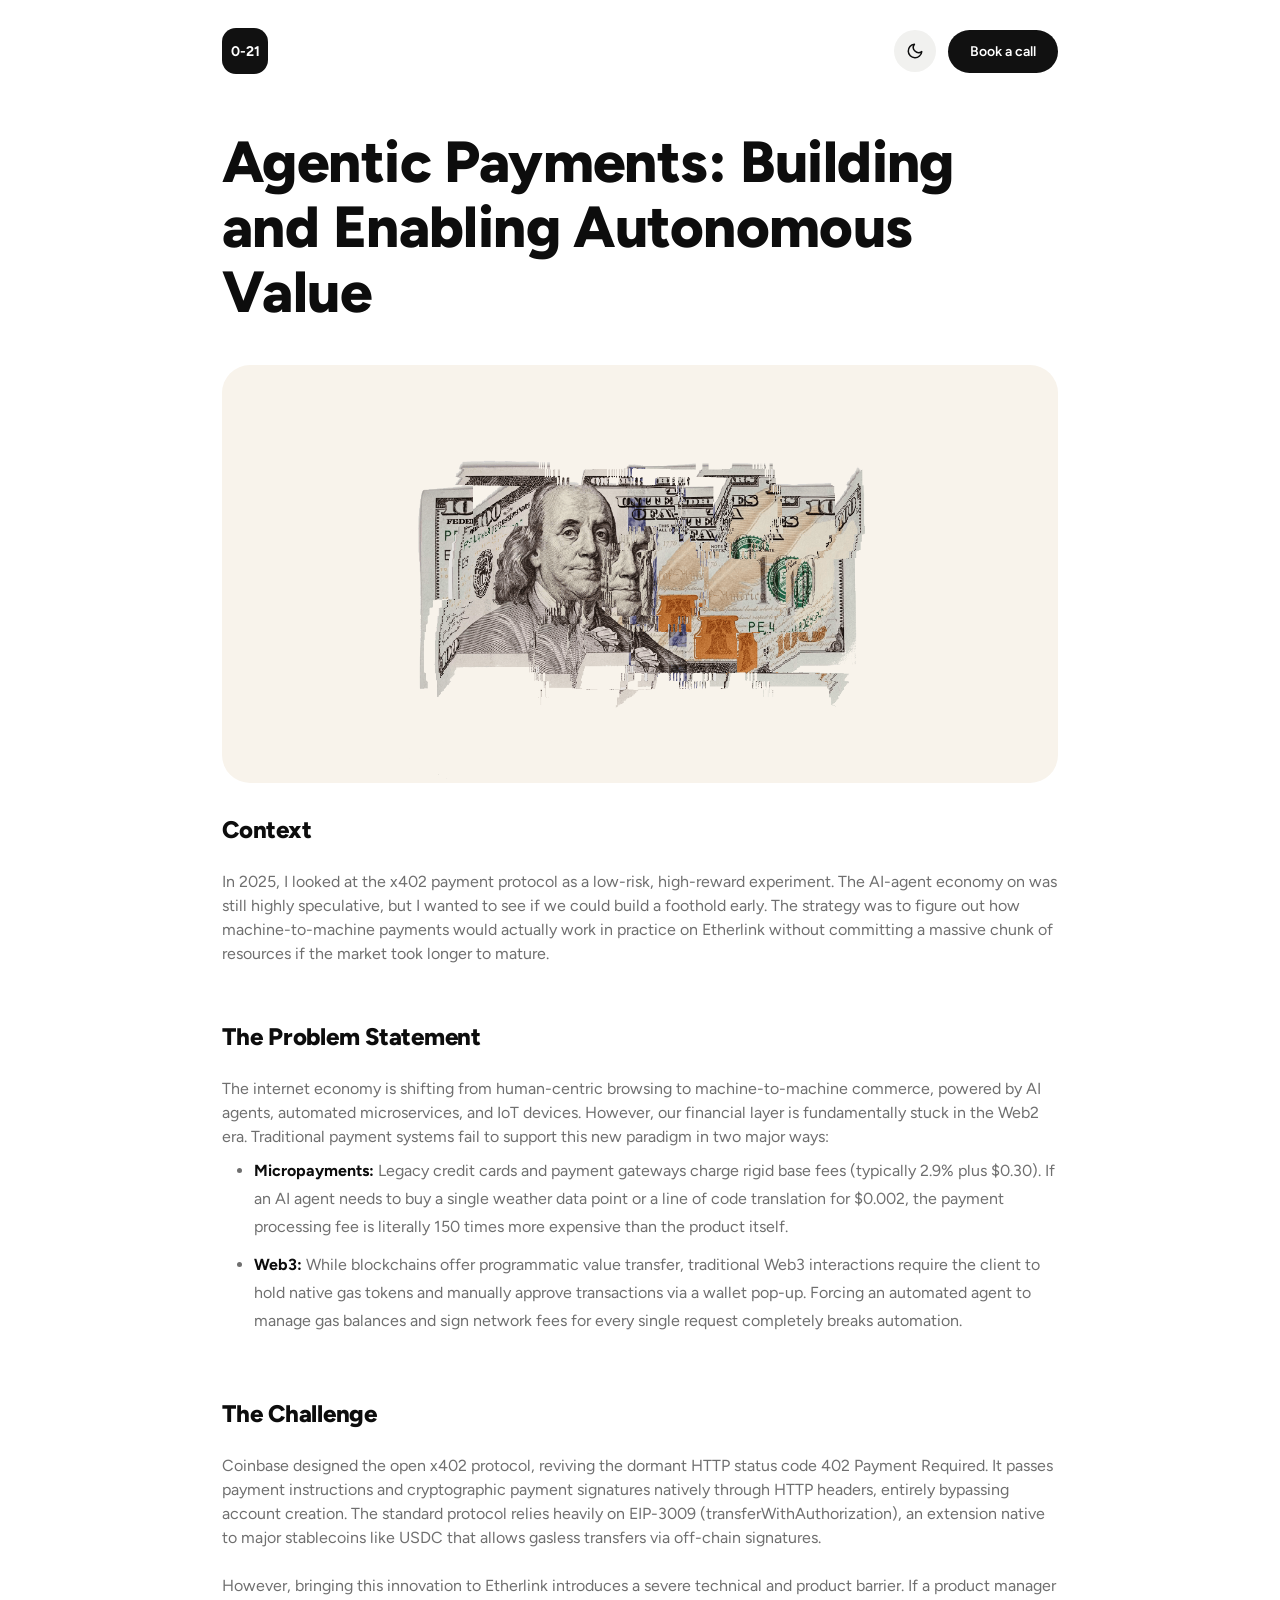
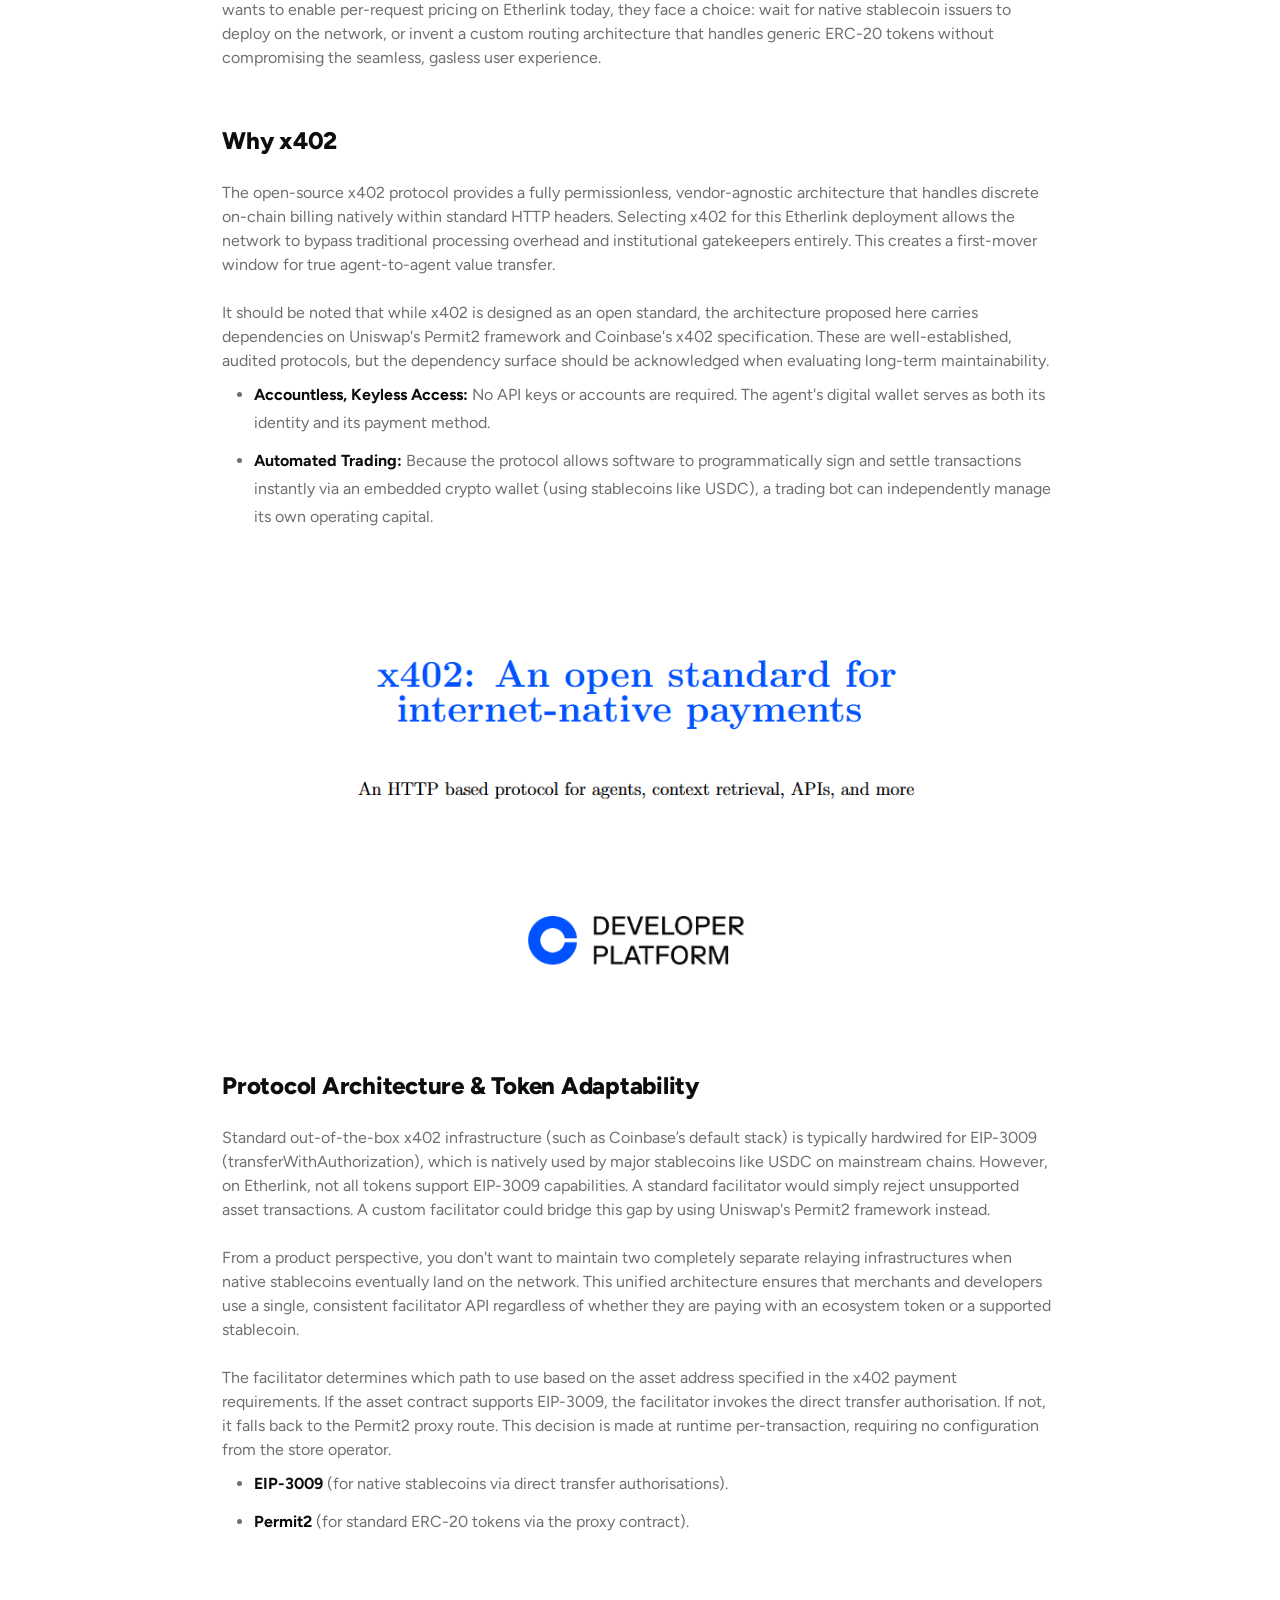
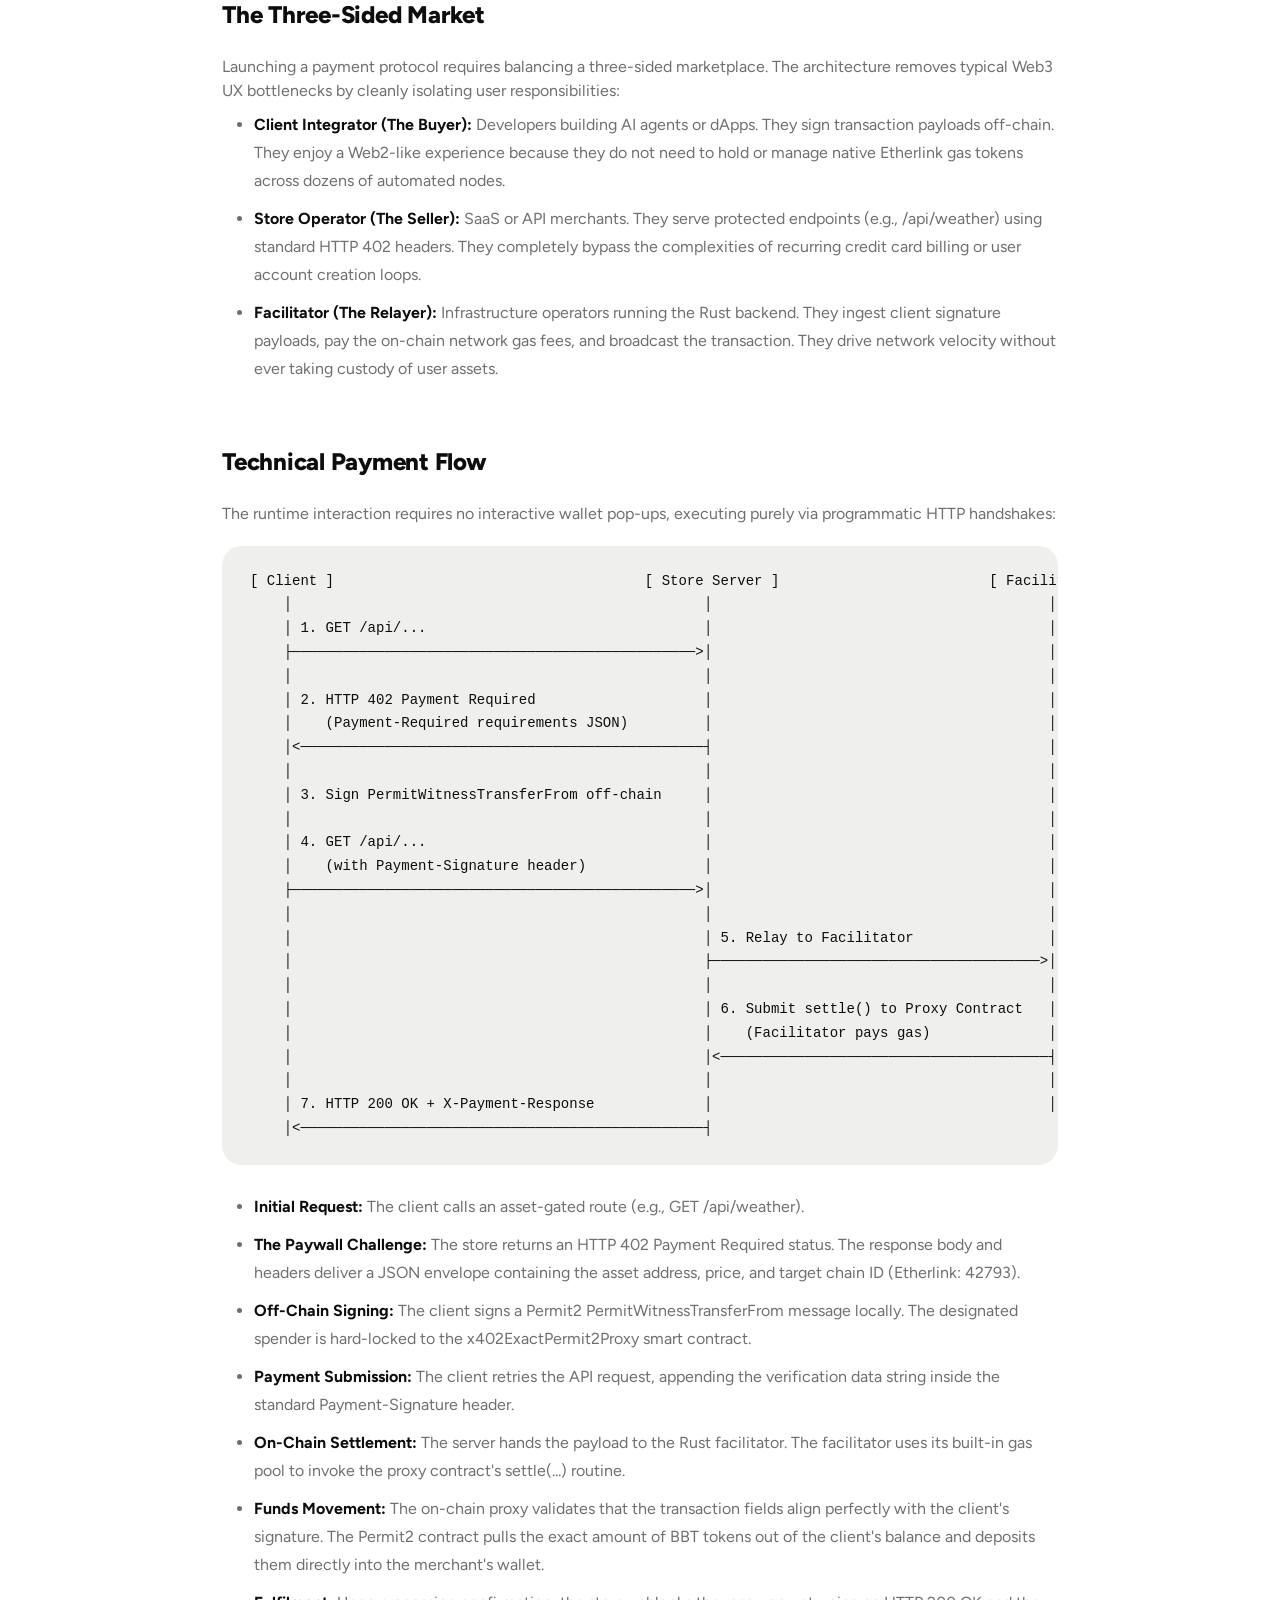
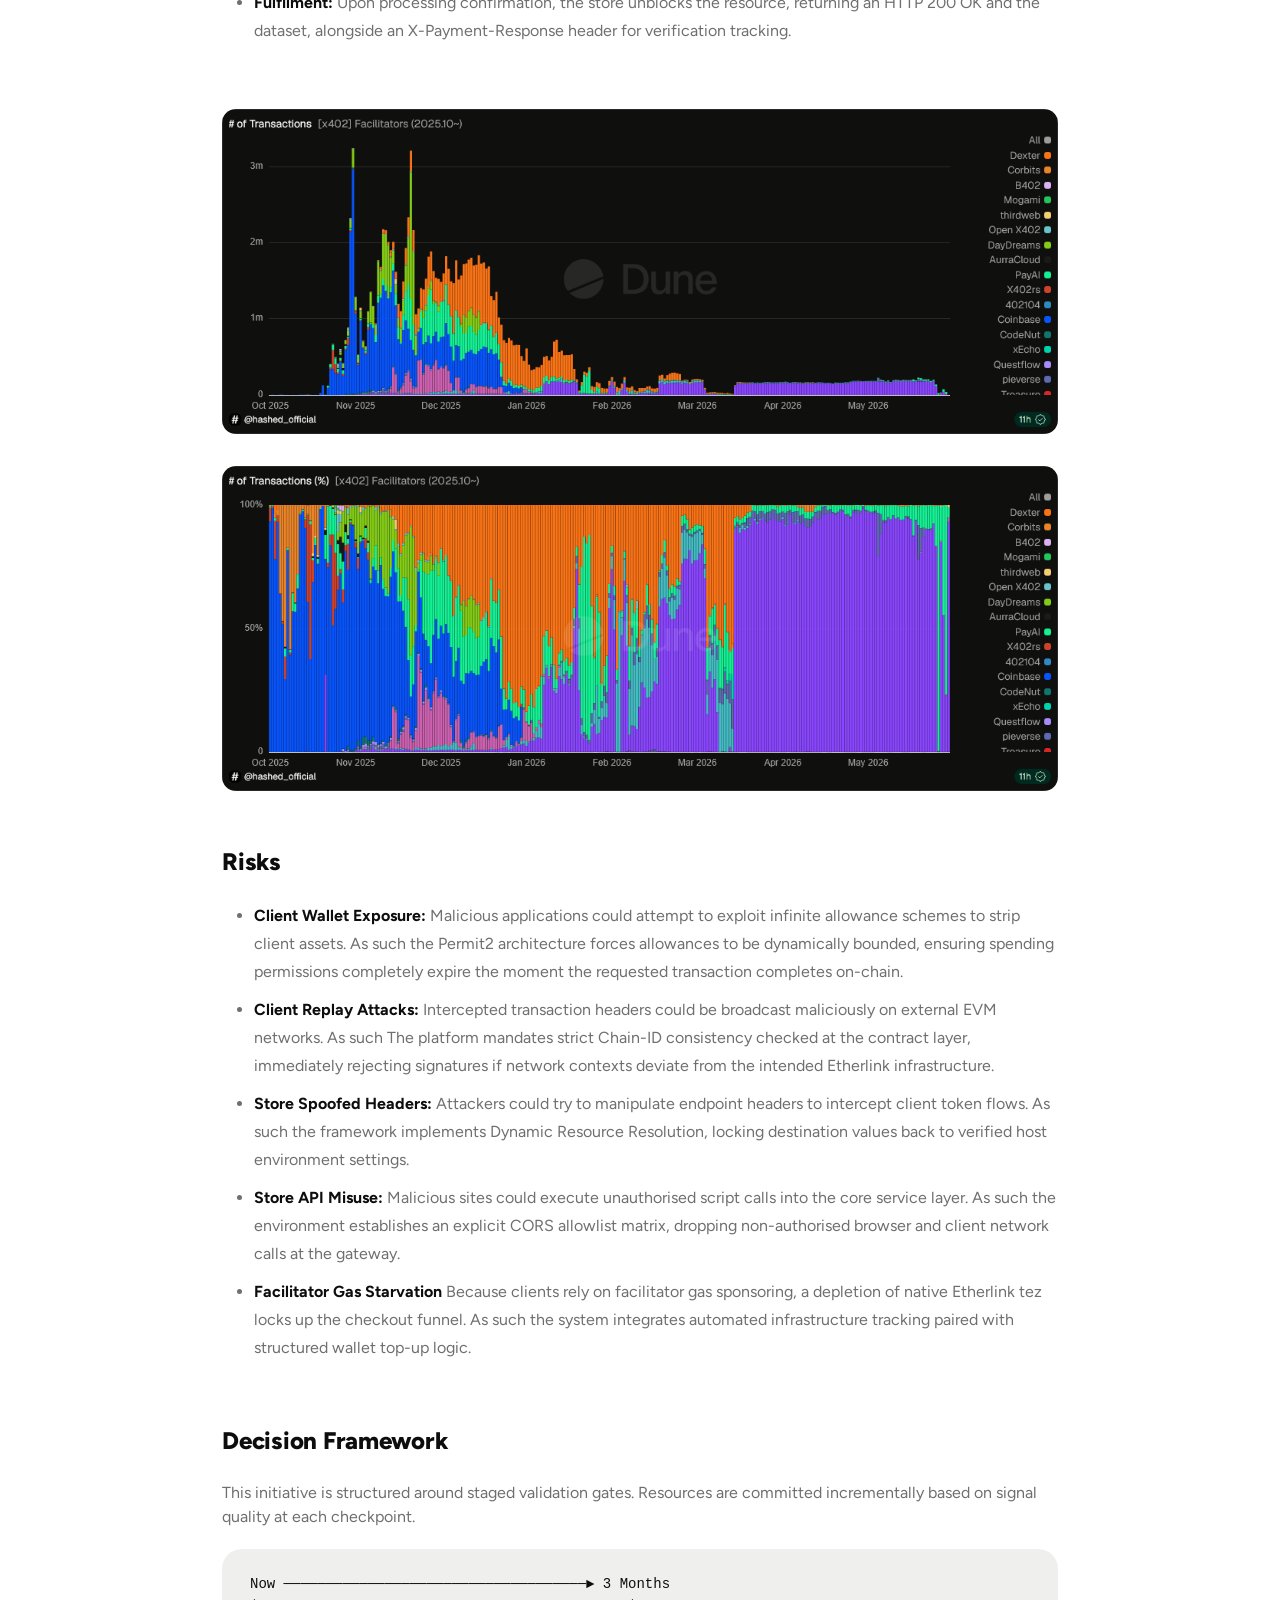
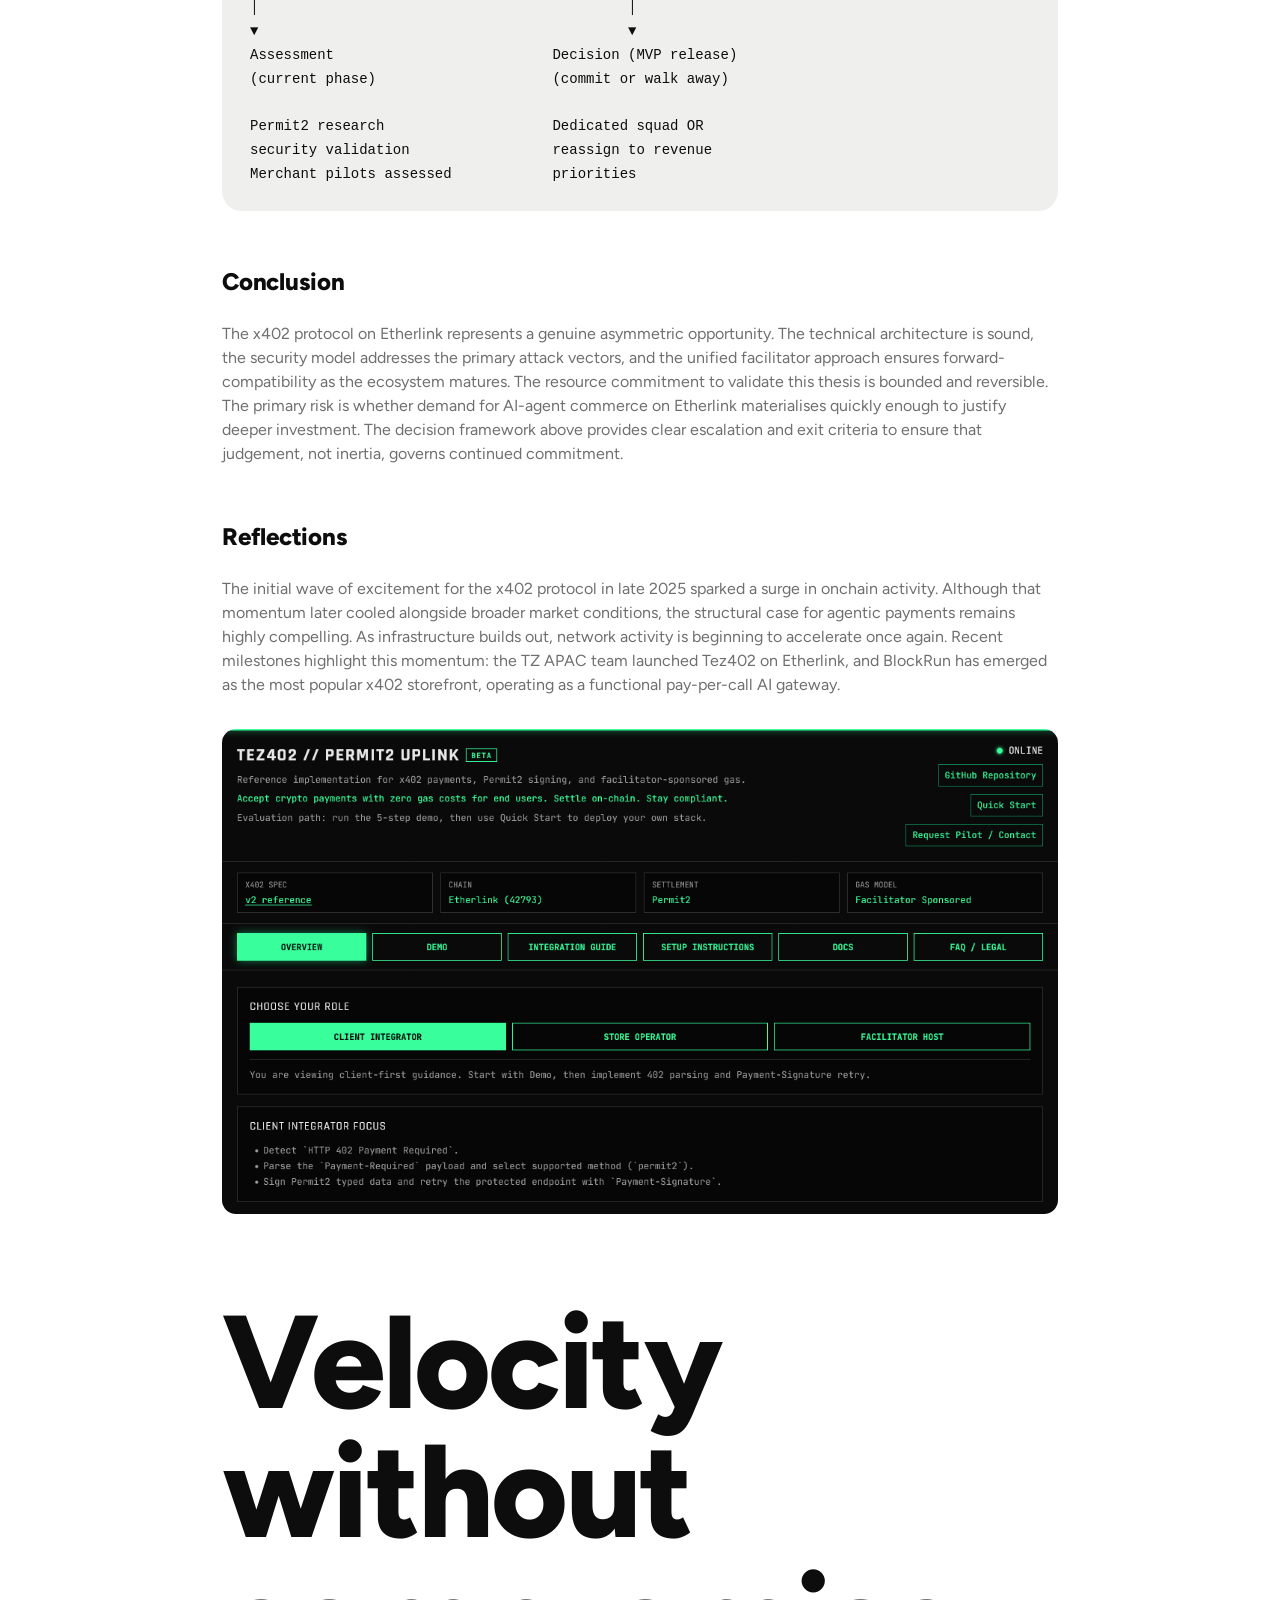
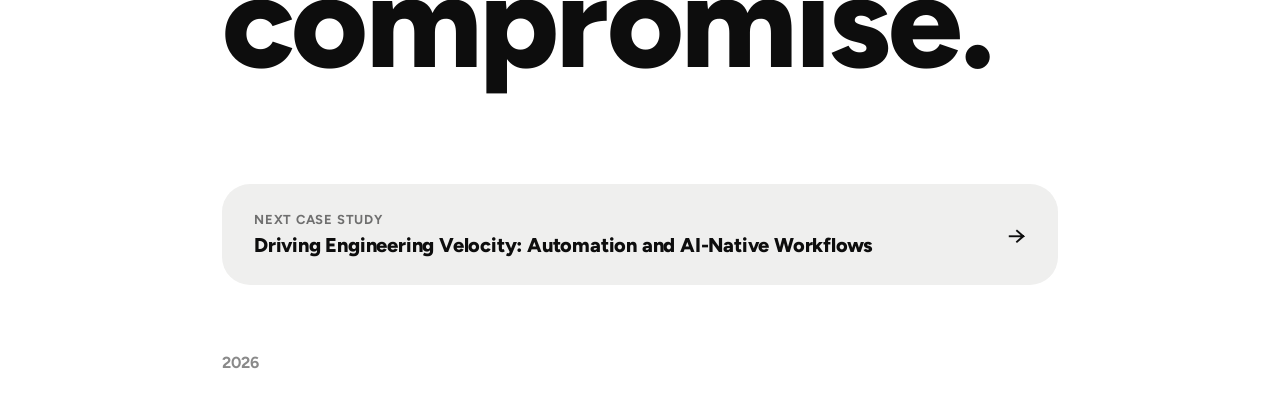
==== agentic.html @ e5e0ea1a "Optimisation" ====
<!DOCTYPE html>
<html lang="en">
<head>
<script>
  // Apply the saved theme immediately, before the page renders, so it
  // carries over between pages and there's no flash of the wrong theme.
  (function () {
    var stored = localStorage.getItem('theme');
    var theme = stored || (window.matchMedia('(prefers-color-scheme: dark)').matches ? 'dark' : 'light');
    document.documentElement.setAttribute('data-theme', theme);
  })();
</script>
<meta charset="UTF-8" />
<meta name="viewport" content="width=device-width, initial-scale=1.0" />
<title>Agentic Payments with x402 — Case Study | The Crypto PM</title>
<meta name="description" content="How the x402 protocol enables autonomous, agent-to-agent payments — a look at the three-sided market, protocol architecture, and the risk/decision framework behind it." />
<meta property="og:type" content="article" />
<meta property="og:url" content="https://f4-4.github.io/0-21/agentic.html" />
<meta property="og:title" content="Agentic Payments with x402 — Case Study" />
<meta property="og:description" content="How the x402 protocol enables autonomous, agent-to-agent payments — a look at the three-sided market, protocol architecture, and the risk/decision framework behind it." />
<meta property="og:image" content="https://f4-4.github.io/0-21/images/x402.png" />
<meta name="twitter:card" content="summary_large_image" />
<meta name="twitter:title" content="Agentic Payments with x402 — Case Study" />
<meta name="twitter:description" content="How the x402 protocol enables autonomous, agent-to-agent payments — a look at the three-sided market, protocol architecture, and the risk/decision framework behind it." />
<meta name="twitter:image" content="https://f4-4.github.io/0-21/images/x402.png" />
<link rel="icon" type="image/png" href="./images/favicon.png">
<link rel="preconnect" href="https://fonts.googleapis.com">
<link rel="preconnect" href="https://fonts.gstatic.com" crossorigin>
<link href="https://fonts.googleapis.com/css2?family=Figtree:wght@400;500;600;700;800;900&display=swap" rel="stylesheet">
<link rel="stylesheet" href="./css/styles.css">
<link rel="stylesheet" href="./css/case-study.css">
<style>
  /* Extra theme tokens used only on this page, on top of the
     shared ones in css/styles.css */
  [data-theme="dark"] .article-image{ background: #f8f3eb; }
  .article-image{ background: #f8f3eb; }</style>
</head>
<body>

<div class="container">

  <header>
    <a class="badge" href="./index.html" style="text-decoration:none;">0-21</a>
    <div class="header-right">
      <button class="theme-toggle" id="themeToggle" aria-label="Toggle theme">
        <svg class="icon-moon" viewBox="0 0 24 24" fill="none" stroke="currentColor" stroke-width="2" stroke-linecap="round" stroke-linejoin="round">
          <path d="M21 12.79A9 9 0 1 1 11.21 3 7 7 0 0 0 21 12.79z"></path>
        </svg>
        <svg class="icon-sun" viewBox="0 0 24 24" fill="none" stroke="currentColor" stroke-width="2" stroke-linecap="round" stroke-linejoin="round">
          <circle cx="12" cy="12" r="4"></circle>
          <line x1="12" y1="2" x2="12" y2="4"></line>
          <line x1="12" y1="20" x2="12" y2="22"></line>
          <line x1="4.93" y1="4.93" x2="6.34" y2="6.34"></line>
          <line x1="17.66" y1="17.66" x2="19.07" y2="19.07"></line>
          <line x1="2" y1="12" x2="4" y2="12"></line>
          <line x1="20" y1="12" x2="22" y2="12"></line>
          <line x1="4.93" y1="19.07" x2="6.34" y2="17.66"></line>
          <line x1="17.66" y1="6.34" x2="19.07" y2="4.93"></line>
        </svg>
      </button>
      <a class="book-call" href="https://calendly.com/franklyn021/30min" target="_blank" rel="noopener noreferrer">Book a call</a>
    </div>
  </header>

  <main>
  <section class="hero">
    <h1>Agentic Payments: Building and Enabling Autonomous Value </h1>
    <div class="article-image">
      <img src="./images/x402.png" alt="x402" />
    </div>
  </section>
  

  <section class="article-body">

    <h2>Context</h2>
    <p>In 2025, I looked at the x402 payment protocol as a low-risk, high-reward experiment. The AI-agent economy on was still highly speculative, but I wanted to see if we could build a foothold early. The strategy was to figure out how machine-to-machine payments would actually work in practice on Etherlink without committing a massive chunk of resources if the market took longer to mature.</p>

    <h2>The Problem Statement</h2>
    <p>The internet economy is shifting from human-centric browsing to machine-to-machine commerce, powered by AI agents, automated microservices, and IoT devices. However, our financial layer is fundamentally stuck in the Web2 era. Traditional payment systems fail to support this new paradigm in two major ways:</p>
    <ul>
      <li><b>Micropayments:</b> Legacy credit cards and payment gateways charge rigid base fees (typically 2.9% plus $0.30). If an AI agent needs to buy a single weather data point or a line of code translation for $0.002, the payment processing fee is literally 150 times more expensive than the product itself.</li>
      <li><b>Web3:</b> While blockchains offer programmatic value transfer, traditional Web3 interactions require the client to hold native gas tokens and manually approve transactions via a wallet pop-up. Forcing an automated agent to manage gas balances and sign network fees for every single request completely breaks automation.</li>
    </ul>

    <h2>The Challenge</h2>
    <p>Coinbase designed the open x402 protocol, reviving the dormant HTTP status code 402 Payment Required. It passes payment instructions and cryptographic payment signatures natively through HTTP headers, entirely bypassing account creation.  The standard protocol relies heavily on EIP-3009 (transferWithAuthorization), an extension native to major stablecoins like USDC that allows gasless transfers via off-chain signatures.<br><br> However, bringing this innovation to Etherlink introduces a severe technical and product barrier. If a product manager wants to enable per-request pricing on Etherlink today, they face a choice: wait for native stablecoin issuers to deploy on the network, or invent a custom routing architecture that handles generic ERC-20 tokens without compromising the seamless, gasless user experience.</p>

    <h2>Why x402</h2>
    <p>The open-source x402 protocol provides a fully permissionless, vendor-agnostic architecture that handles discrete on-chain billing natively within standard HTTP headers. Selecting x402 for this Etherlink deployment allows the network to bypass traditional processing overhead and institutional gatekeepers entirely. This creates a first-mover window for true agent-to-agent value transfer.<br><br> It should be noted that while x402 is designed as an open standard, the architecture proposed here carries dependencies on Uniswap's Permit2 framework and Coinbase's x402 specification. These are well-established, audited protocols, but the dependency surface should be acknowledged when evaluating long-term maintainability.</p>
    <ul>
      <li><b>Accountless, Keyless Access:</b> No API keys or accounts are required. The agent's digital wallet serves as both its identity and its payment method.</li>
      <li><b>Automated Trading:</b> Because the protocol allows software to programmatically sign and settle transactions instantly via an embedded crypto wallet (using stablecoins like USDC), a trading bot can independently manage its own operating capital.</li>
    </ul>

    <img src="./images/x402-whitepaper.png" alt="x402 whitepaper" loading="lazy">
   
    <h2>Protocol Architecture & Token Adaptability</h2>
    <p>Standard out-of-the-box x402 infrastructure (such as Coinbase’s default stack) is typically hardwired for EIP-3009 (transferWithAuthorization), which is natively used by major stablecoins like USDC on mainstream chains. However, on Etherlink, not all tokens support EIP-3009 capabilities. A standard facilitator would simply reject unsupported asset transactions. A custom facilitator could bridge this gap by using Uniswap's Permit2 framework instead.<br><br> From a product perspective, you don't want to maintain two completely separate relaying infrastructures when native stablecoins eventually land on the network. This unified architecture ensures that merchants and developers use a single, consistent facilitator API regardless of whether they are paying with an ecosystem token or a supported stablecoin.<br><br> The facilitator determines which path to use based on the asset address specified in the x402 payment requirements. If the asset contract supports EIP-3009, the facilitator invokes the direct transfer authorisation. If not, it falls back to the Permit2 proxy route. This decision is made at runtime per-transaction, requiring no configuration from the store operator.</p>
    <ul>
      <li><b>EIP-3009</b> (for native stablecoins via direct transfer authorisations).</li>
      <li><b>Permit2</b> (for standard ERC-20 tokens via the proxy contract).</li>
    </ul>

    <h2>The Three-Sided Market</h2>
    <p>Launching a payment protocol requires balancing a three-sided marketplace. The architecture removes typical Web3 UX bottlenecks by cleanly isolating user responsibilities:</p>
    <ul>
      <li><b>Client Integrator (The Buyer):</b> Developers building AI agents or dApps. They sign transaction payloads off-chain. They enjoy a Web2-like experience because they do not need to hold or manage native Etherlink gas tokens across dozens of automated nodes.</li>
      <li><b>Store Operator (The Seller):</b> SaaS or API merchants. They serve protected endpoints (e.g., /api/weather) using standard HTTP 402 headers. They completely bypass the complexities of recurring credit card billing or user account creation loops.</li>
      <li><b>Facilitator (The Relayer):</b> Infrastructure operators running the Rust backend. They ingest client signature payloads, pay the on-chain network gas fees, and broadcast the transaction. They drive network velocity without ever taking custody of user assets.</li>
    </ul> 

    <h2>Technical Payment Flow</h2>
    <p>The runtime interaction requires no interactive wallet pop-ups, executing purely via programmatic HTTP handshakes:</p>
    <pre class="code-block">
[ Client ]                                     [ Store Server ]                         [ Facilitator ]
    │                                                 │                                        │
    │ 1. GET /api/...                                 │                                        │
    ├────────────────────────────────────────────────>│                                        │
    │                                                 │                                        │
    │ 2. HTTP 402 Payment Required                    │                                        │
    │    (Payment-Required requirements JSON)         │                                        │
    │<────────────────────────────────────────────────┤                                        │
    │                                                 │                                        │
    │ 3. Sign PermitWitnessTransferFrom off-chain     │                                        │
    │                                                 │                                        │
    │ 4. GET /api/...                                 │                                        │
    │    (with Payment-Signature header)              │                                        │
    ├────────────────────────────────────────────────>│                                        │
    │                                                 │                                        │
    │                                                 │ 5. Relay to Facilitator                │
    │                                                 ├───────────────────────────────────────>│
    │                                                 │                                        │
    │                                                 │ 6. Submit settle() to Proxy Contract   │
    │                                                 │    (Facilitator pays gas)              │
    │                                                 │<───────────────────────────────────────┤
    │                                                 │                                        │
    │ 7. HTTP 200 OK + X-Payment-Response             │                                        │
    │<────────────────────────────────────────────────┤</pre>
    <ul>
      <li><b>Initial Request:</b> The client calls an asset-gated route (e.g., GET /api/weather).</li>
      <li><b>The Paywall Challenge:</b> The store returns an HTTP 402 Payment Required status. The response body and headers deliver a JSON envelope containing the asset address, price, and target chain ID (Etherlink: 42793).</li>
      <li><b>Off-Chain Signing:</b> The client signs a Permit2 PermitWitnessTransferFrom message locally. The designated spender is hard-locked to the x402ExactPermit2Proxy smart contract.</li>
      <li><b>Payment Submission:</b> The client retries the API request, appending the verification data string inside the standard Payment-Signature header.</li>
      <li><b>On-Chain Settlement:</b> The server hands the payload to the Rust facilitator. The facilitator uses its built-in gas pool to invoke the proxy contract's settle(...) routine.</li>
      <li><b>Funds Movement:</b> The on-chain proxy validates that the transaction fields align perfectly with the client's signature. The Permit2 contract pulls the exact amount of BBT tokens out of the client's balance and deposits them directly into the merchant's wallet.  </li>
      <li><b>Fulfilment:</b> Upon processing confirmation, the store unblocks the resource, returning an HTTP 200 OK and the dataset, alongside an X-Payment-Response header for verification tracking.</li>
    </ul> 

    <img src="./images/x402dune1.png" alt="x402 dune data" loading="lazy">
    <img src="./images/x402dune.png" alt="x402 dune data" loading="lazy">

    <h2>Risks</h2>
    <ul>
      <li><b>Client Wallet Exposure:</b> Malicious applications could attempt to exploit infinite allowance schemes to strip client assets. As such the Permit2 architecture forces allowances to be dynamically bounded, ensuring spending permissions completely expire the moment the requested transaction completes on-chain.</li>
      <li><b>Client Replay Attacks:</b> Intercepted transaction headers could be broadcast maliciously on external EVM networks. As such The platform mandates strict Chain-ID consistency checked at the contract layer, immediately rejecting signatures if network contexts deviate from the intended Etherlink infrastructure.</li>
      <li><b>Store Spoofed Headers:</b> Attackers could try to manipulate endpoint headers to intercept client token flows. As such the framework implements Dynamic Resource Resolution, locking destination values back to verified host environment settings.</li>
      <li><b>Store API Misuse:</b> Malicious sites could execute unauthorised script calls into the core service layer. As such the environment establishes an explicit CORS allowlist matrix, dropping non-authorised browser and client network calls at the gateway.</li>
      <li><b>Facilitator Gas Starvation</b> Because clients rely on facilitator gas sponsoring, a depletion of native Etherlink tez locks up the checkout funnel. As such the system integrates automated infrastructure tracking paired with structured wallet top-up logic.</li>
    </ul> 
    
    <h2>Decision Framework</h2>
    <p>This initiative is structured around staged validation gates. Resources are committed incrementally based on signal quality at each checkpoint.</p>
     <pre class="code-block">Now ────────────────────────────────────► 3 Months
│                                            │
▼                                            ▼
Assessment                          Decision (MVP release)
(current phase)                     (commit or walk away)
                        
Permit2 research                    Dedicated squad OR
security validation                 reassign to revenue
Merchant pilots assessed            priorities</pre>
 
    <h2>Conclusion</h2>
    <p>The x402 protocol on Etherlink represents a genuine asymmetric opportunity. The technical architecture is sound, the security model addresses the primary attack vectors, and the unified facilitator approach ensures forward-compatibility as the ecosystem matures. The resource commitment to validate this thesis is bounded and reversible. The primary risk is whether demand for AI-agent commerce on Etherlink materialises quickly enough to justify deeper investment. The decision framework above provides clear escalation and exit criteria to ensure that judgement, not inertia, governs continued commitment.</p>
 
    <h2>Reflections</h2>
    <p>The initial wave of excitement for the x402 protocol in late 2025 sparked a surge in onchain activity. Although that momentum later cooled alongside broader market conditions, the structural case for agentic payments remains highly compelling. As infrastructure builds out, network activity is beginning to accelerate once again. Recent milestones highlight this momentum: the TZ APAC team launched Tez402 on Etherlink, and BlockRun has emerged as the most popular x402 storefront, operating as a functional pay-per-call AI gateway.</p>

        <img src="./images/tez402.png" alt="tezx402" loading="lazy">
  </section>

  <section class="closing">
    <h2>Velocity without<br>compromise.</h2>
  </section>

  <a class="next-case" href="./ai.html">
    <div class="next-case-text">
      <div class="next-case-label">Next case study</div>
      <div class="next-case-title">Driving Engineering Velocity: Automation and AI-Native Workflows</div>
    </div>
    <div class="next-case-arrow">&rarr;</div>
  </a>

  </main>

  <footer>
    <span><b>2026</b></span>
  </footer>

</div>

<script src="./js/theme-toggle.js" defer></script>

</body>
</html>
---- css/styles.css ----
/* ============================================================
   SHARED BASE STYLES
   Loaded on every page (index + all case studies). Keeps colors,
   the reset, and the header/theme-toggle/book-call button in
   sync everywhere. Page-specific layout (hero, case-study
   content, etc.) stays in that page's own <style> block, loaded
   after this file so it can extend or override anything here.
   ============================================================ */

:root{
  --bg: #ffffff;
  --text: #0d0d0d;
  --muted: #6f6f6f;
  --muted-2: #8a8a8a;
  --card: #efefee;
  --black-pill: #111111;
  --max-width: 900px;
  --radius-lg: 28px;
  --radius-md: 20px;
  --radius-pill: 999px;
}

[data-theme="dark"]{
  --bg: #000;
  --text: #f3f3f1;
  --muted: #a8a8a8;
  --muted-2: #8c8c8c;
  --card: #1a1a1a;
  --black-pill: #f3f3f1;
}

[data-theme="dark"] .book-call{ color:#0d0d0d; }
[data-theme="dark"] .badge{ color:#0d0d0d; }
[data-theme="dark"] .theme-toggle{ background:#222; }
[data-theme="dark"] .theme-toggle svg{ stroke:#f3f3f1; }

*{ box-sizing: border-box; }
html, body{ margin:0; padding:0; }
body{
  font-family: 'Figtree', sans-serif;
  background: var(--bg);
  color: var(--text);
  -webkit-font-smoothing: antialiased;
  transition: background .25s ease, color .25s ease;
}

.container{
  max-width: var(--max-width);
  margin: 0 auto;
  padding: 0 32px;
}

/* ---------- HEADER (shared bits) ---------- */
.badge{
  background: var(--black-pill);
  color: var(--bg);
  font-weight:700;
  font-size: 14px;
  width: 46px;
  height: 46px;
  border-radius: 14px;
  display:flex;
  align-items:center;
  justify-content:center;
}
.header-right{
  display:flex;
  align-items:center;
  gap: 12px;
}
.theme-toggle{
  width:42px;
  height:42px;
  border-radius:50%;
  border:none;
  background:#f1f1ef;
  display:flex;
  align-items:center;
  justify-content:center;
  cursor:pointer;
  transition: background .2s ease;
}
.theme-toggle svg{ width:18px; height:18px; stroke:#0d0d0d; }
.theme-toggle .icon-sun{ display:none; }
[data-theme="dark"] .theme-toggle .icon-moon{ display:none; }
[data-theme="dark"] .theme-toggle .icon-sun{ display:block; }

.book-call{
  background: var(--black-pill);
  color: var(--bg);
  border:none;
  font-family:inherit;
  font-weight:600;
  font-size: 14px;
  padding: 13px 22px;
  border-radius: var(--radius-pill);
  cursor:pointer;
  white-space:nowrap;
  display:inline-block;
  text-decoration:none;
}

/* ---------- NEXT CASE STUDY (used on case study pages only) ---------- */
.next-case{
  display:flex;
  align-items:center;
  justify-content:space-between;
  gap: 20px;
  padding: 28px 32px;
  margin: 8px 0 40px;
  background: var(--card);
  border-radius: var(--radius-lg);
  text-decoration:none;
  color: var(--text);
  transition: transform .2s ease;
}
.next-case:hover{ transform: translateY(-2px); }
.next-case-text{ min-width: 0; }
.next-case-label{
  font-size: 13px;
  font-weight: 700;
  text-transform: uppercase;
  letter-spacing: 0.06em;
  color: var(--muted);
  margin-bottom: 6px;
}
.next-case-title{
  font-size: 20px;
  font-weight: 800;
  letter-spacing: -0.01em;
}
.next-case-arrow{
  font-size: 26px;
  line-height: 1;
  flex-shrink: 0;
}
@media (max-width: 600px){
  .next-case{ padding: 22px 24px; }
  .next-case-title{ font-size: 17px; }
}
---- css/case-study.css ----
/*
 * Shared layout for the four case study pages (agentic.html, ai.html,
 * superapp.html, tokenisation.html): header, hero, article body, code
 * blocks, closing statement, and footer. Loaded in addition to the
 * site-wide css/styles.css.
 *
 * Each page still keeps its own inline <style> block for anything that
 * isn't shared: page accent colors, the intro/stat layout it uses (see
 * below), and any one-off sections specific to that case study.
 */

[data-theme="dark"] .code-block{ background:#111; }

/* ---------- HEADER ---------- */
header{
  display:flex;
  align-items:center;
  justify-content:space-between;
  padding: 28px 0 0;
  position: sticky;
  top: 0;
  z-index: 1000;
}

/* ---------- HERO ---------- */
.hero{
  padding-top: 56px;
}
.hero h1{
  font-size: clamp(32px, calc(8.667vw - 20px), 58px);
  font-weight: 800;
  line-height: 1.12;
  letter-spacing: -0.01em;
  margin: 0;
  max-width: none;
}
.article-image img{
  position: absolute;
  top: 0;
  left: 50%;
  transform: translateX(-50%);
  height: 100%;
  width: auto;
  display: block;
}
.article-image{
  margin-top: 40px;
  width: 100%;
  aspect-ratio: 2 / 1;
  border-radius: var(--radius-lg);
  display:flex;
  align-items:center;
  justify-content:center;
  overflow:hidden;
  position: relative;
}
@media (max-width: 900px){
  .article-image{ aspect-ratio: 16/9; min-height: 0; }
}

/* ---------- INTRO STATS ("detailed" variant) ----------
   Used by ai.html, superapp.html, and tokenisation.html. agentic.html
   uses a different intro layout (.stat-grid / .stat-card, defined
   inline on that page) and doesn't use these. */
.stat-grid-detailed{
  display:grid;
  grid-template-columns: 1fr;
  gap: 14px;
  margin-bottom: 28px;
}
.stat-card-detailed{
  background: var(--card);
  border-radius: 22px;
  padding: 28px 26px;
  display:flex;
  align-items:center;
  gap: 20px;
}
.stat-number-detailed{
  font-size: 38px;
  font-weight: 800;
  line-height: 1;
  white-space: nowrap;
  flex-shrink: 0;
}
.stat-content-detailed{
  display:flex;
  flex-direction:column;
  gap: 4px;
}
.stat-title-detailed{
  font-size: 15px;
  font-weight: 700;
  color: var(--text);
}
.stat-desc-detailed{
  font-size: 14px;
  color: var(--muted);
  line-height: 1.5;
}
.stat-formula-detailed{
  font-size: 14px;
  color: var(--muted);
  line-height: 1.5;
}

/* ---------- ARTICLE BODY ---------- */
.article-body{
  padding-top: 32px;
  padding-bottom: 32px;
}
.article-body h2{
  font-size: 24px;
  font-weight: 800;
  letter-spacing: -0.01em;
  margin: 56px 0 26px;
}
.article-body h2:first-child{ margin-top: 0; }
.article-body p{
  font-size: 16px;
  color: var(--muted);
  line-height: 1.5;
  margin: 0 0 8px;
}
.article-body ul, .article-body ol{
  margin: 0 0 64px;
  padding-left: 32px;
  color: var(--muted);
  font-size: 16px;
  line-height: 1.75;
}
.article-body li{ margin-bottom: 10px; }
.article-body li b{ color: var(--text); }
.article-body img{
  display: block;
  max-width: 100%;
  height: auto;
  margin: 32px auto;
  border-radius: 14px;
}

.code-block{
  background: var(--card);
  font-family: 'SFMono-Regular', Consolas, 'Liberation Mono', Menlo, monospace;
  font-size: 14px;
  line-height: 1.7;
  padding: 24px 28px;
  border-radius: var(--radius-md);
  overflow-x: auto;
  margin: 20px 0 28px;
  white-space: pre;
}

/* ---------- CLOSING STATEMENT ---------- */
.closing{
  padding: 20px 0 90px;
}
.closing h2{
  font-size: clamp(56px, calc(33.333vw - 144px), 132px);
  font-weight: 800;
  line-height: 0.98;
  letter-spacing: -0.02em;
  margin: 0;
}

/* ---------- FOOTER ---------- */
footer{
  padding: 28px 0 40px;
  display:flex;
  gap: 28px;
  font-size: 16px;
  color: var(--muted-2);
}

/* ---------- RESPONSIVE ---------- */
@media (max-width: 600px){
  .container{ padding: 0 20px; }
  .closing{ padding: 90px 0 60px; }
  footer{ flex-direction:column; gap: 6px; }
  .code-block{ font-size: 11px; padding: 18px; }
  .stat-card-detailed{ flex-direction:column; align-items:flex-start; gap: 14px; padding: 24px 22px; }
}
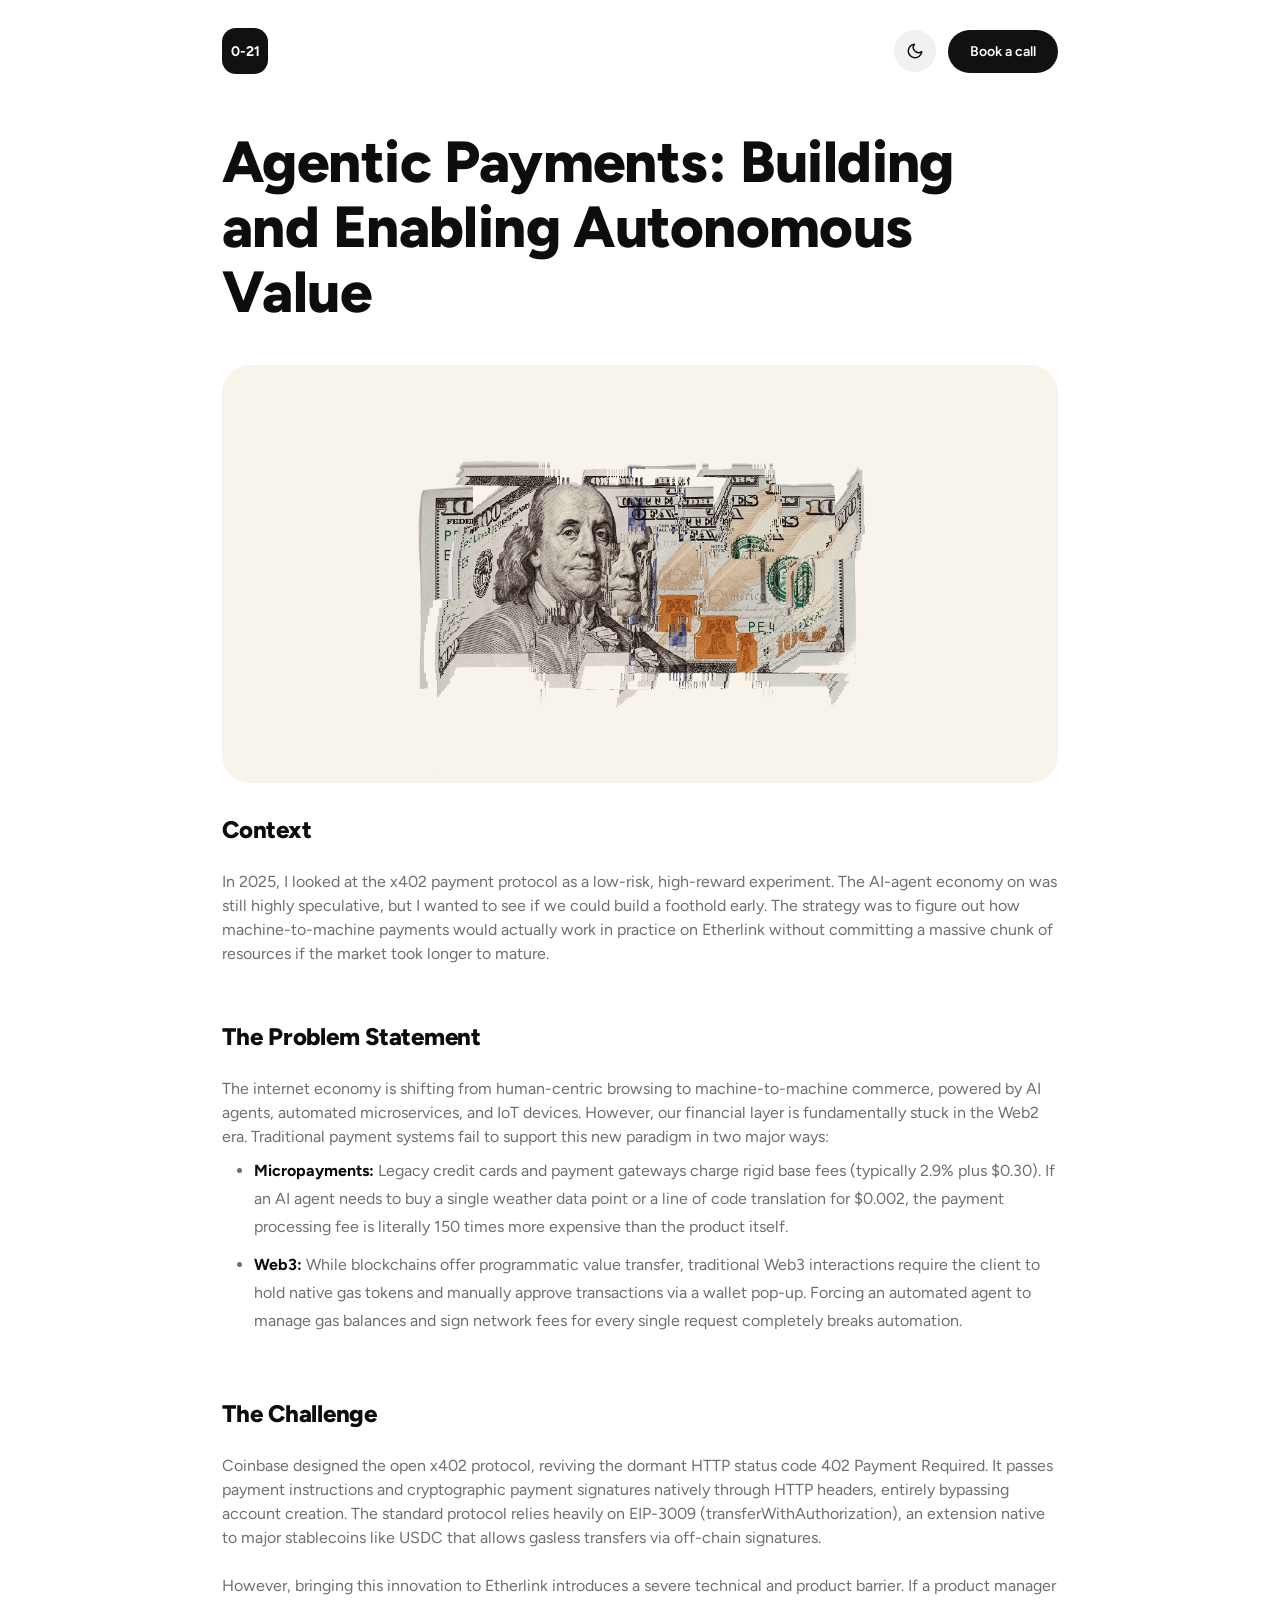
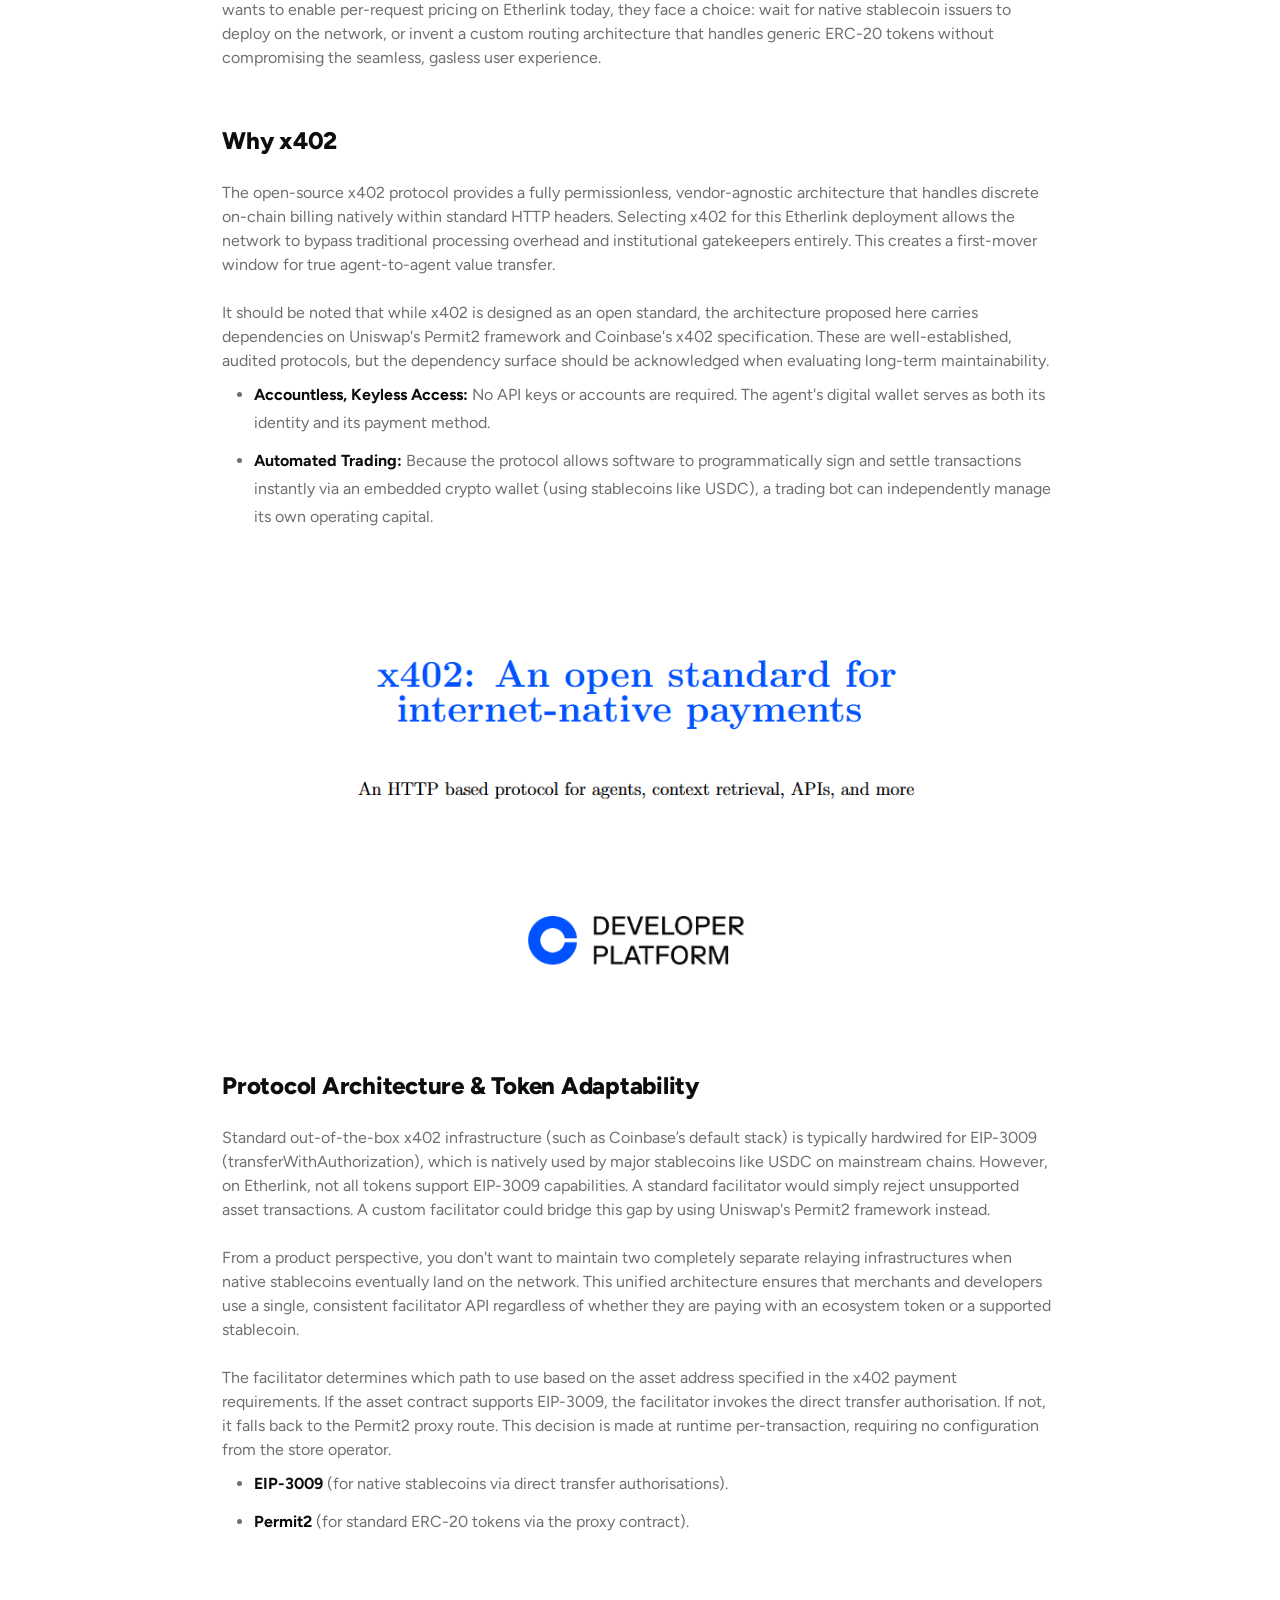
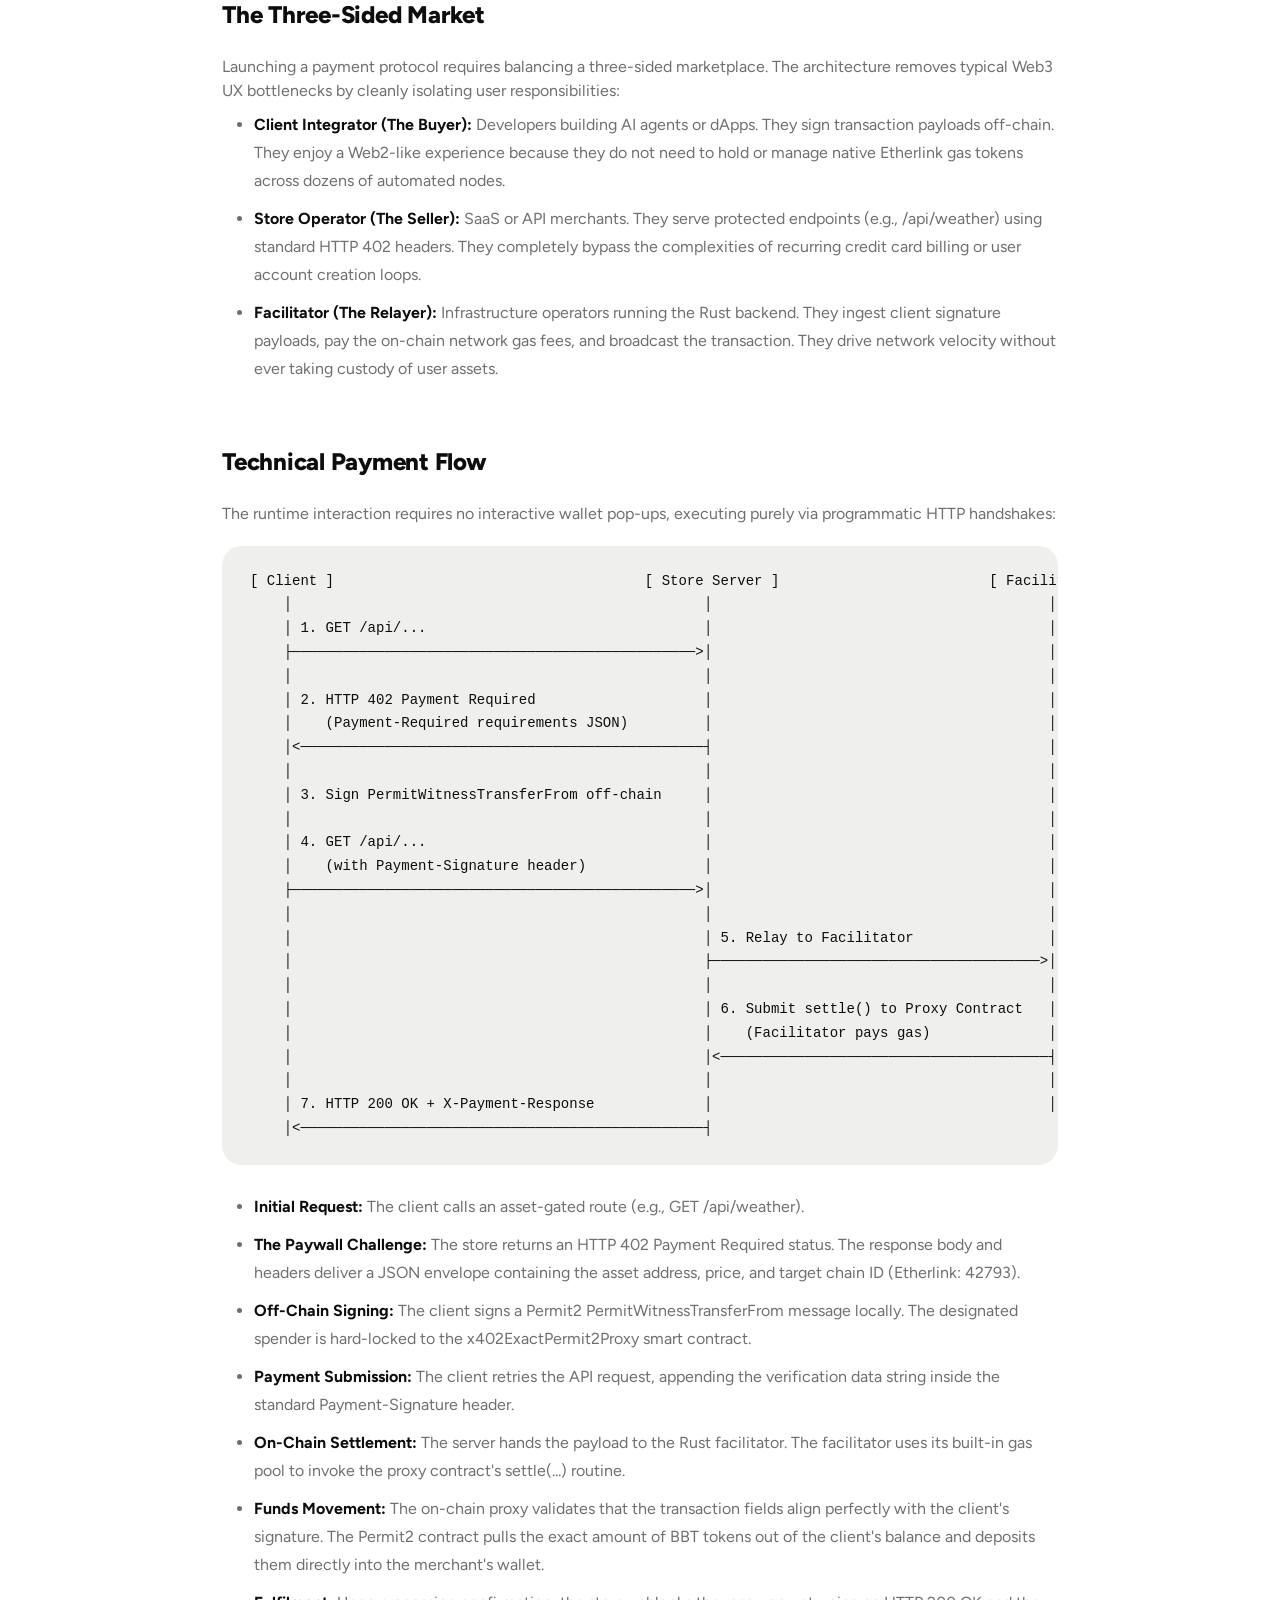
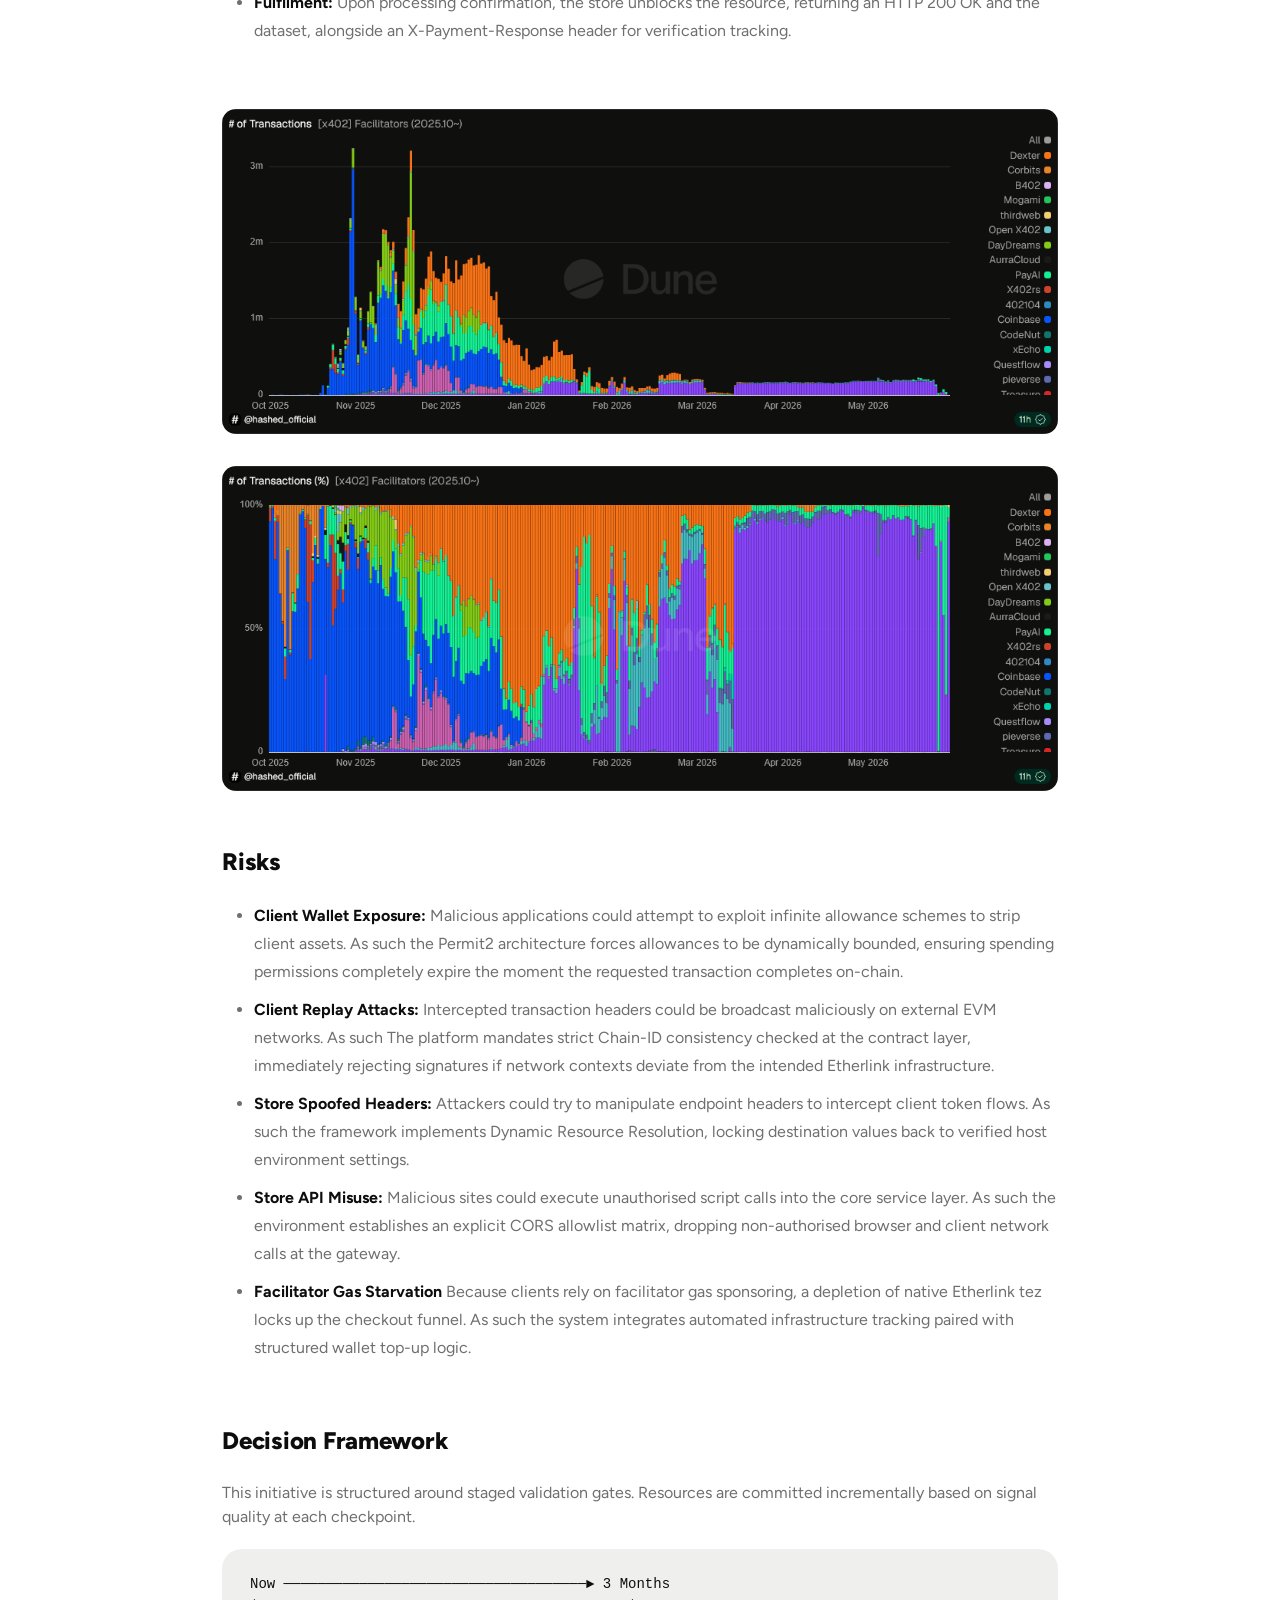
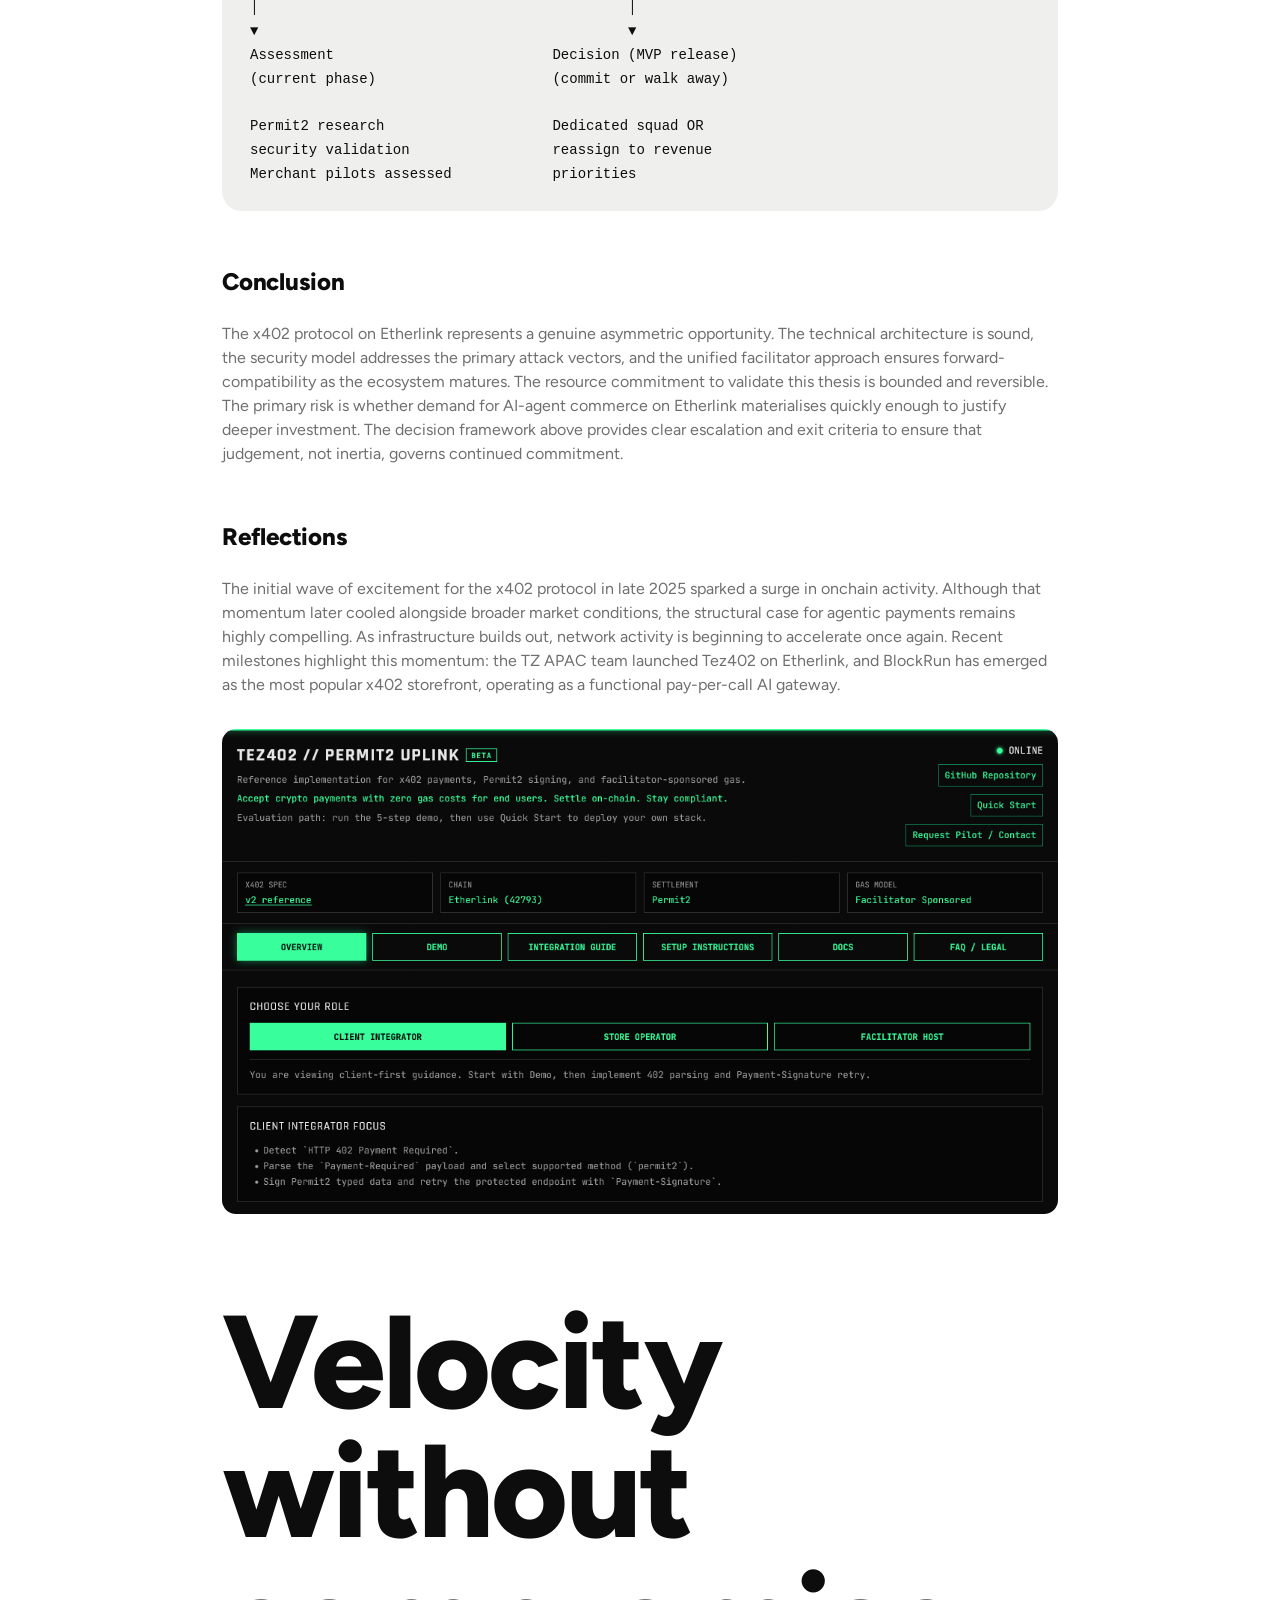
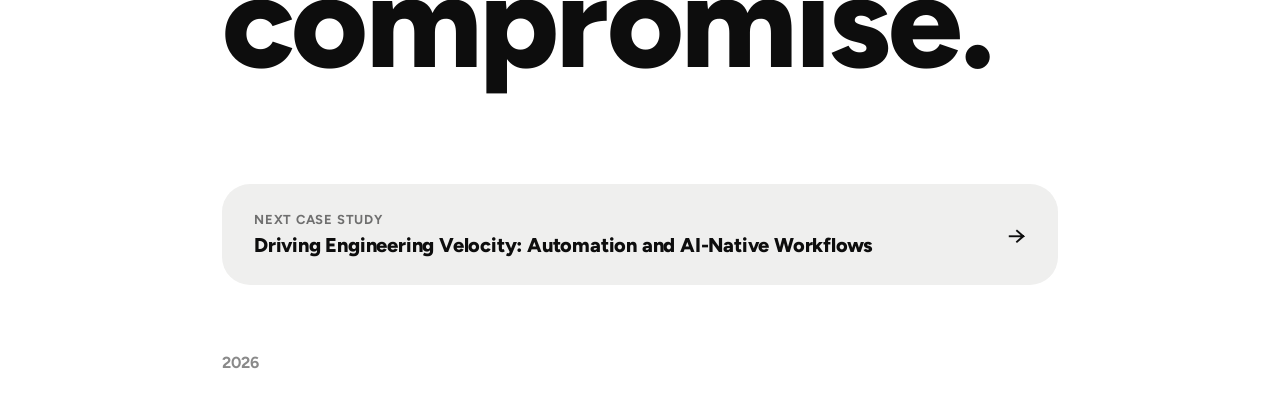
==== commit 8ef036c4: "Optimisations" ====
--- a/agentic.html
+++ b/agentic.html
@@ -4,14 +4,21 @@
 <script>
   // Apply the saved theme immediately, before the page renders, so it
   // carries over between pages and there's no flash of the wrong theme.
+  // Also syncs the theme-color meta tag so the mobile browser chrome
+  // (address bar, etc.) matches the page background.
   (function () {
     var stored = localStorage.getItem('theme');
     var theme = stored || (window.matchMedia('(prefers-color-scheme: dark)').matches ? 'dark' : 'light');
     document.documentElement.setAttribute('data-theme', theme);
+    document.addEventListener('DOMContentLoaded', function () {
+      var meta = document.querySelector('meta[name="theme-color"]');
+      if (meta) meta.setAttribute('content', theme === 'dark' ? '#000000' : '#ffffff');
+    });
   })();
 </script>
 <meta charset="UTF-8" />
 <meta name="viewport" content="width=device-width, initial-scale=1.0" />
+<meta name="theme-color" content="#ffffff" />
 <title>Agentic Payments with x402 — Case Study | The Crypto PM</title>
 <meta name="description" content="How the x402 protocol enables autonomous, agent-to-agent payments — a look at the three-sided market, protocol architecture, and the risk/decision framework behind it." />
 <meta property="og:type" content="article" />
--- a/css/styles.css
+++ b/css/styles.css
@@ -100,6 +100,18 @@
   text-decoration:none;
 }
 
+/* ---------- CLOSING STATEMENT HEADLINE ----------
+   Shared by every page that has a closing statement (all 5). Pages
+   may add their own extra declarations on top — see .closing h2 in
+   css/case-study.css and css/home.css. */
+.closing h2{
+  font-size: clamp(56px, calc(33.333vw - 144px), 132px);
+  font-weight: 800;
+  line-height: 0.98;
+  letter-spacing: -0.02em;
+  margin: 0;
+}
+
 /* ---------- NEXT CASE STUDY (used on case study pages only) ---------- */
 .next-case{
   display:flex;
--- a/css/case-study.css
+++ b/css/case-study.css
@@ -99,9 +99,18 @@
   line-height: 1.5;
 }
 .stat-formula-detailed{
-  font-size: 14px;
+  font-size: 13px;
   color: var(--muted);
   line-height: 1.5;
+  margin-top: 4px;
+}
+.stat-formula-detailed summary{
+  cursor: pointer;
+  font-weight: 600;
+  color: var(--muted-2);
+}
+.stat-formula-detailed .formula-text{
+  margin-top: 6px;
 }
 
 /* ---------- ARTICLE BODY ---------- */
@@ -155,13 +164,6 @@
 .closing{
   padding: 20px 0 90px;
 }
-.closing h2{
-  font-size: clamp(56px, calc(33.333vw - 144px), 132px);
-  font-weight: 800;
-  line-height: 0.98;
-  letter-spacing: -0.02em;
-  margin: 0;
-}
 
 /* ---------- FOOTER ---------- */
 footer{
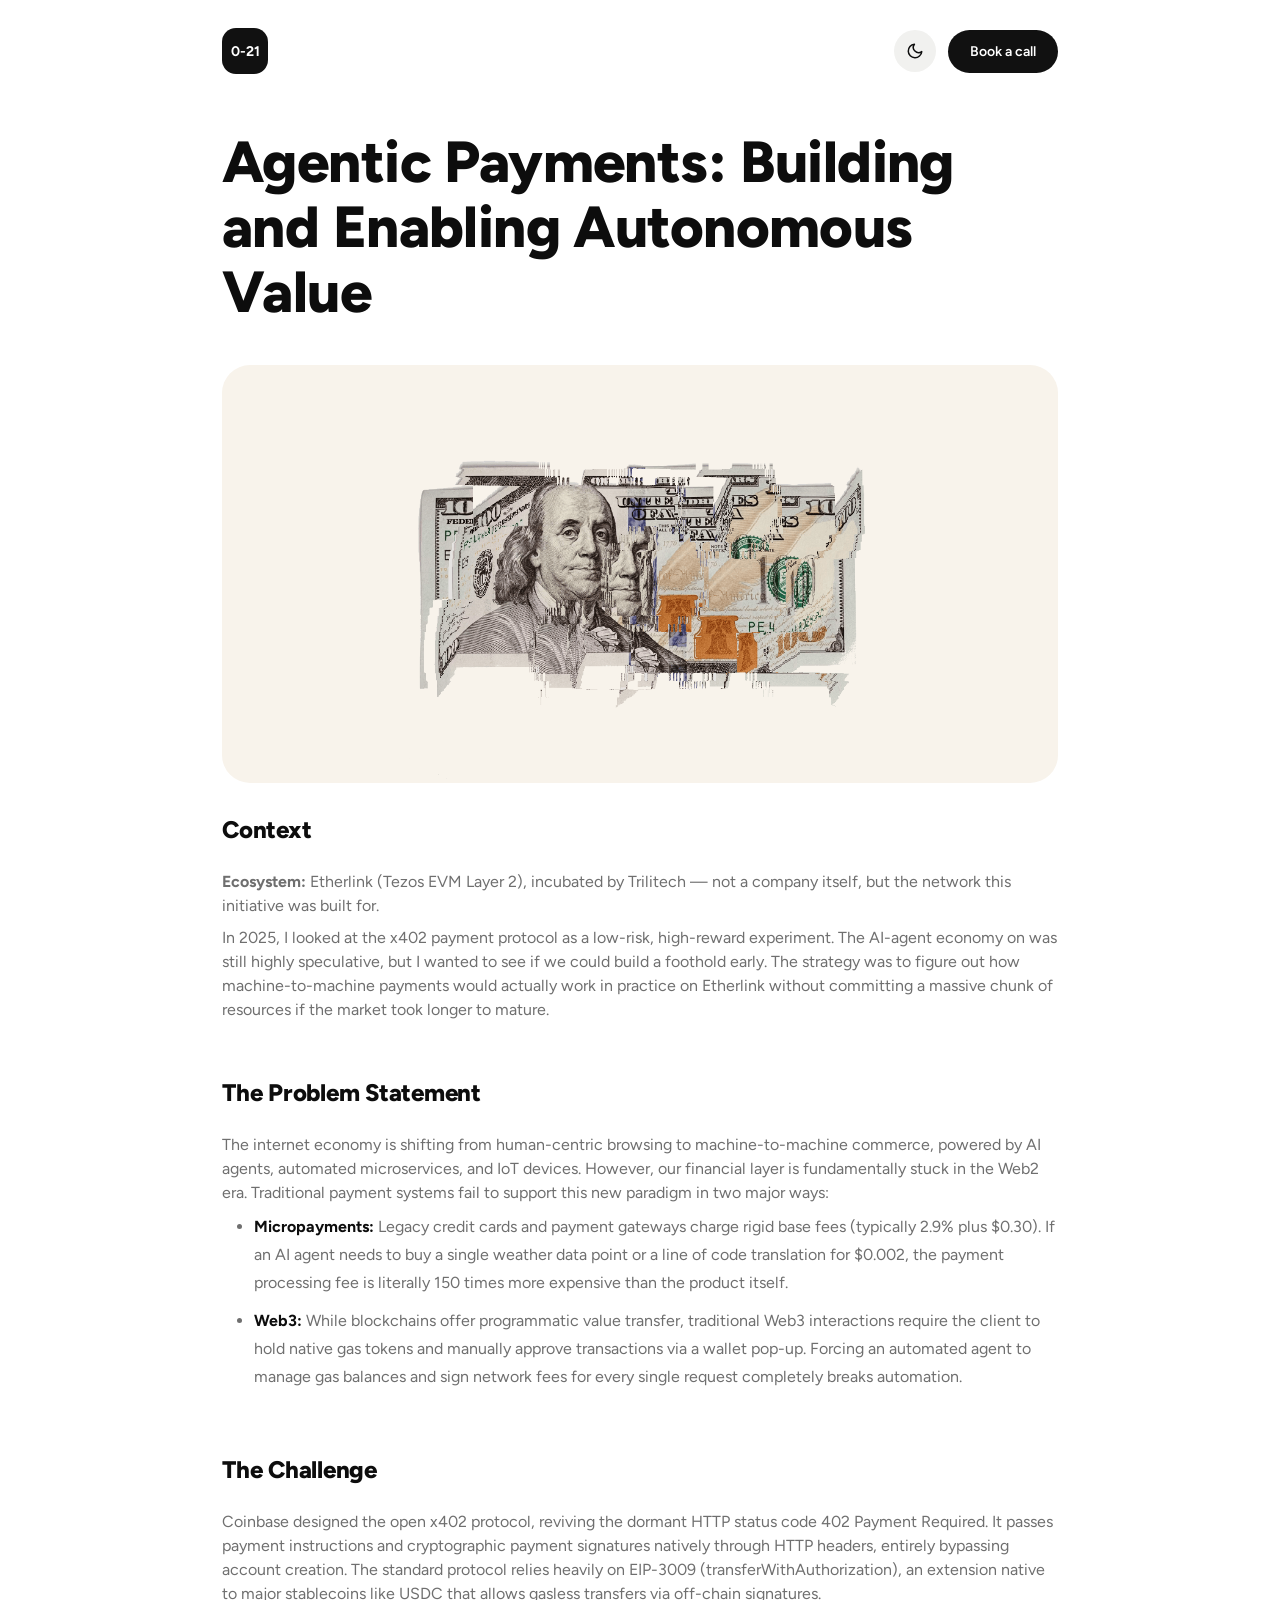
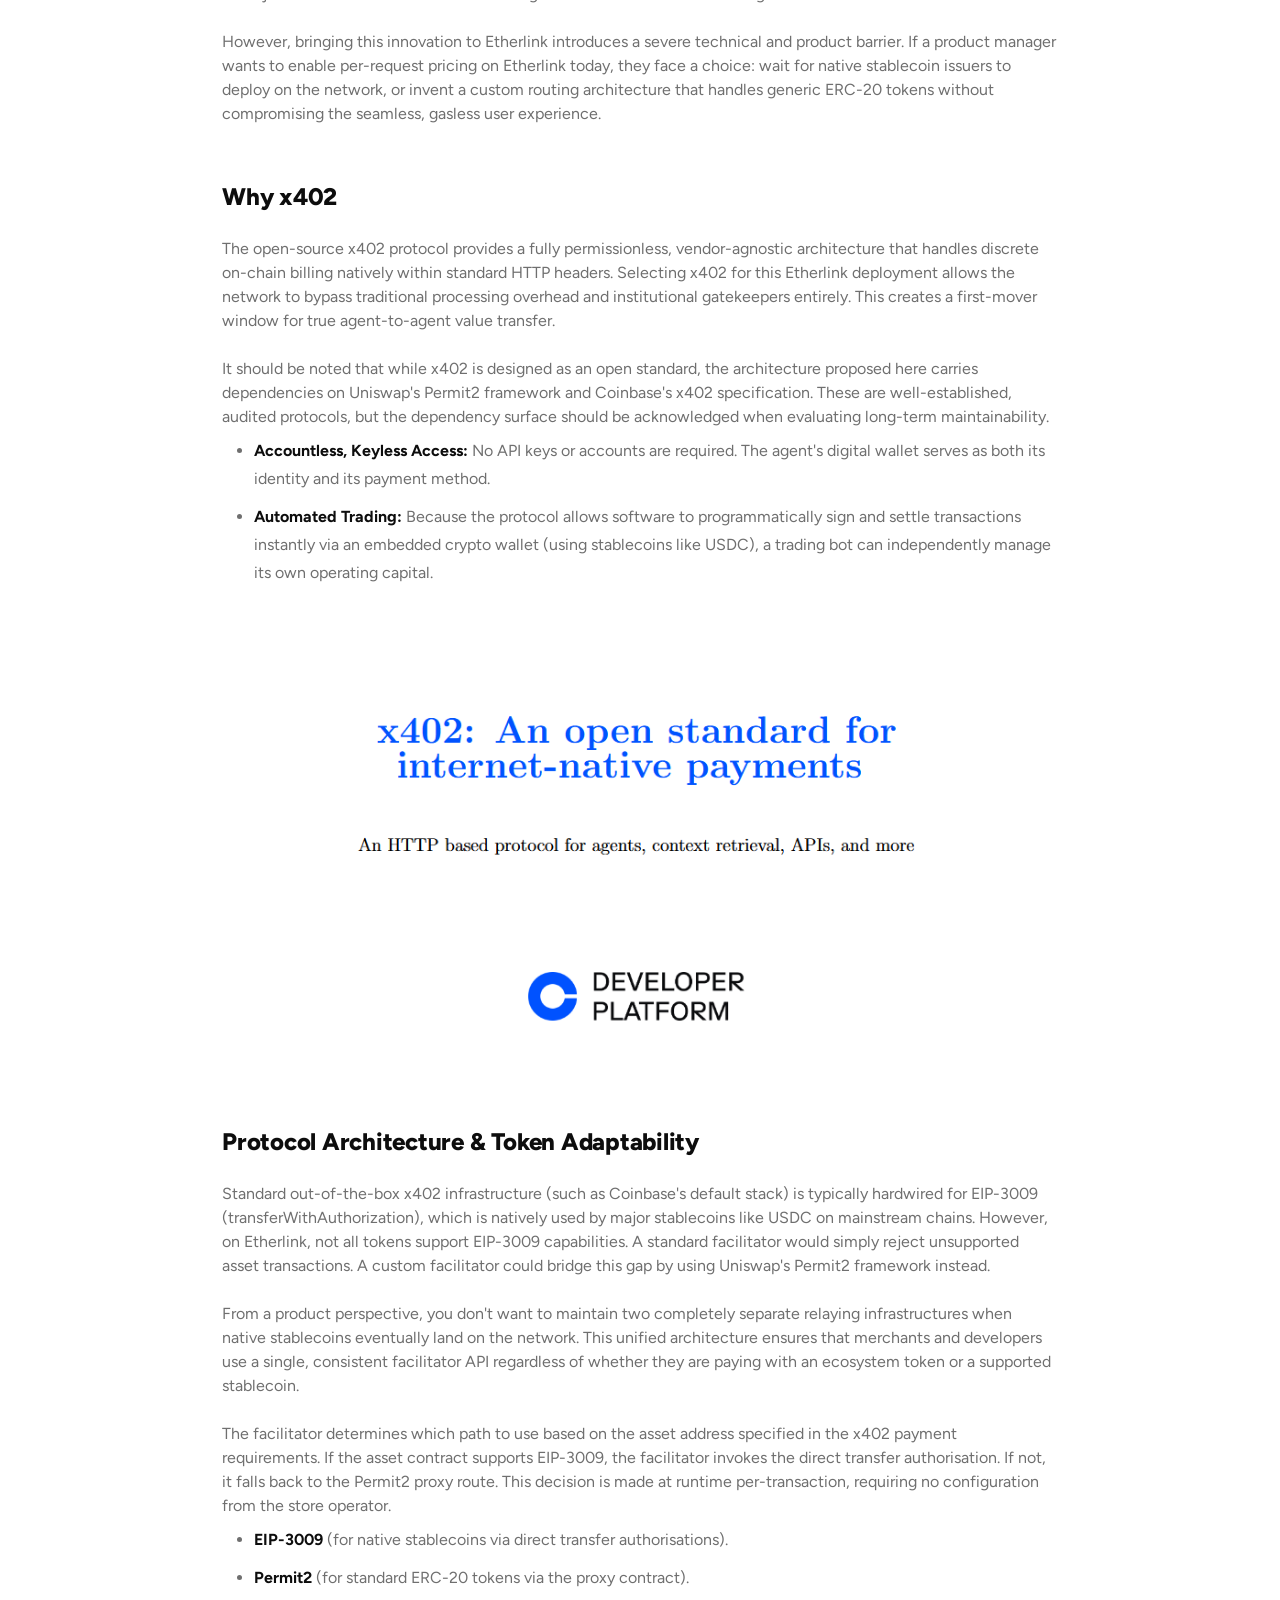
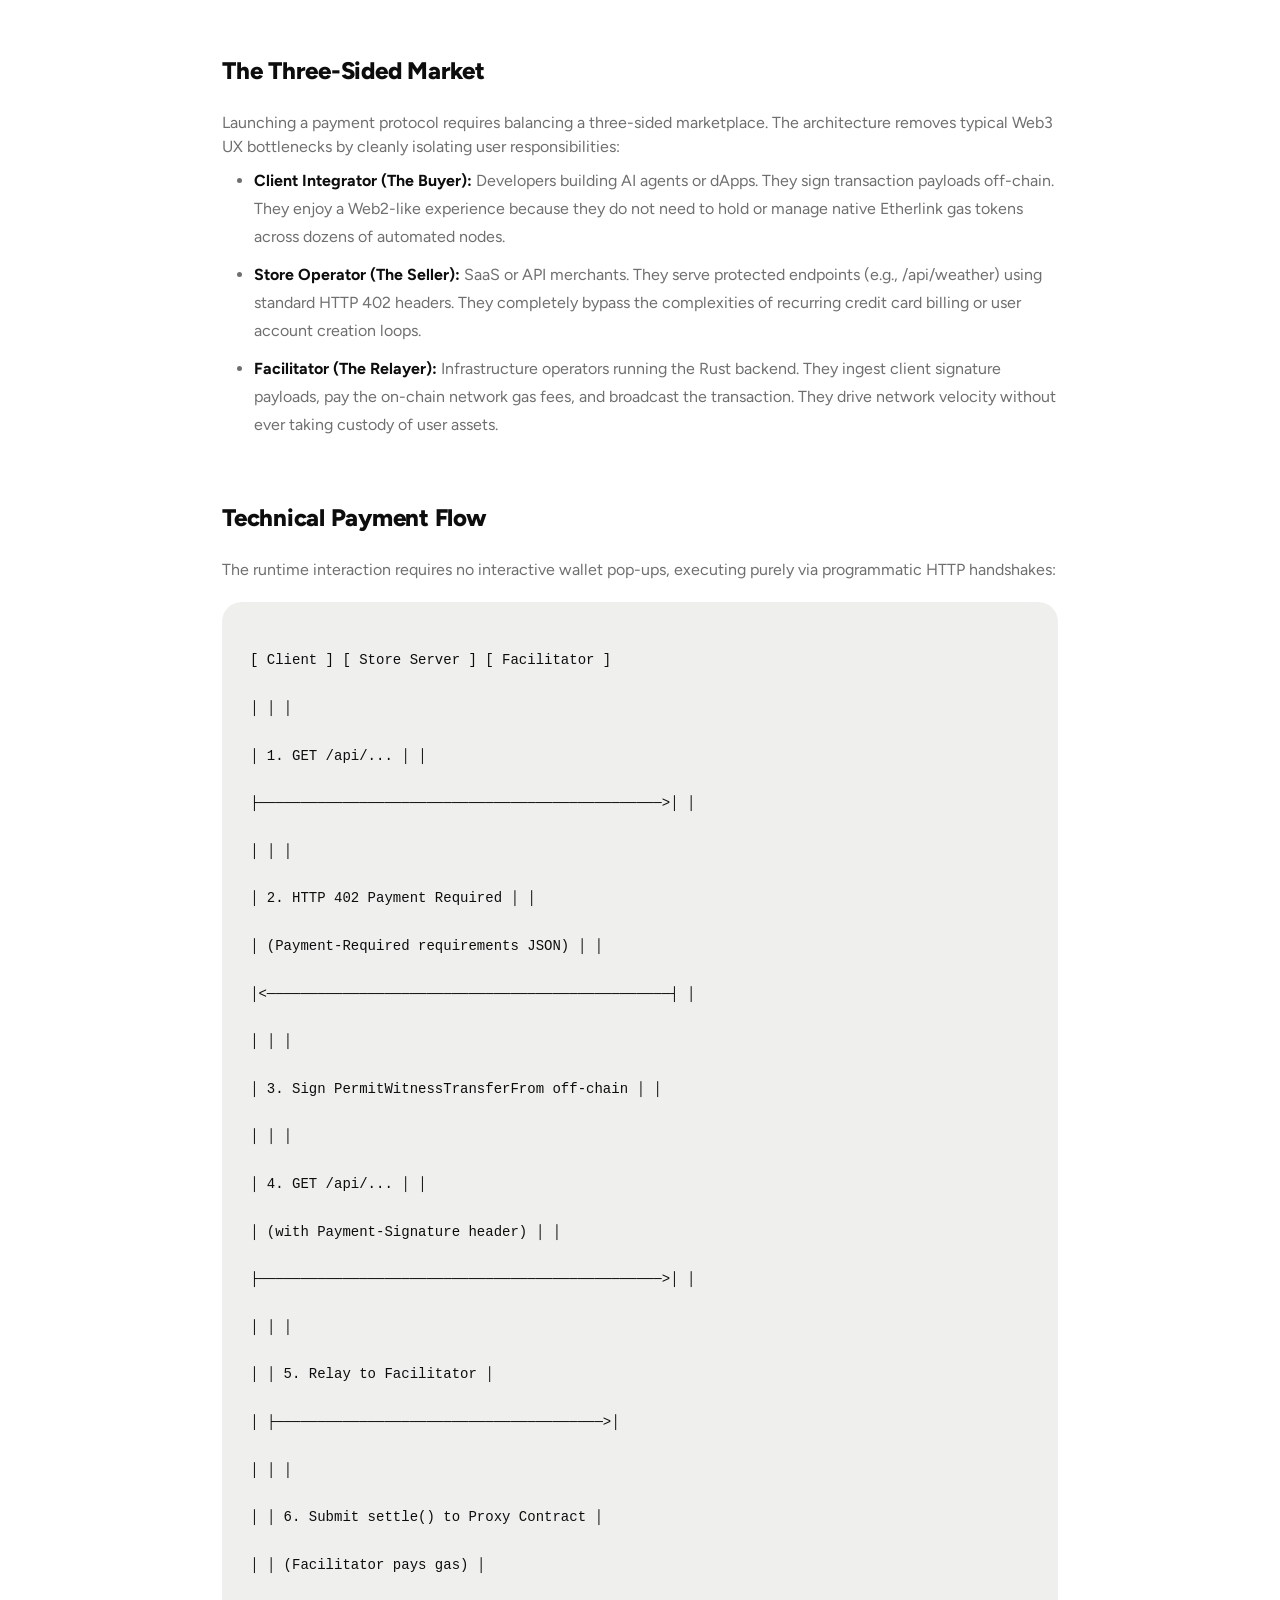
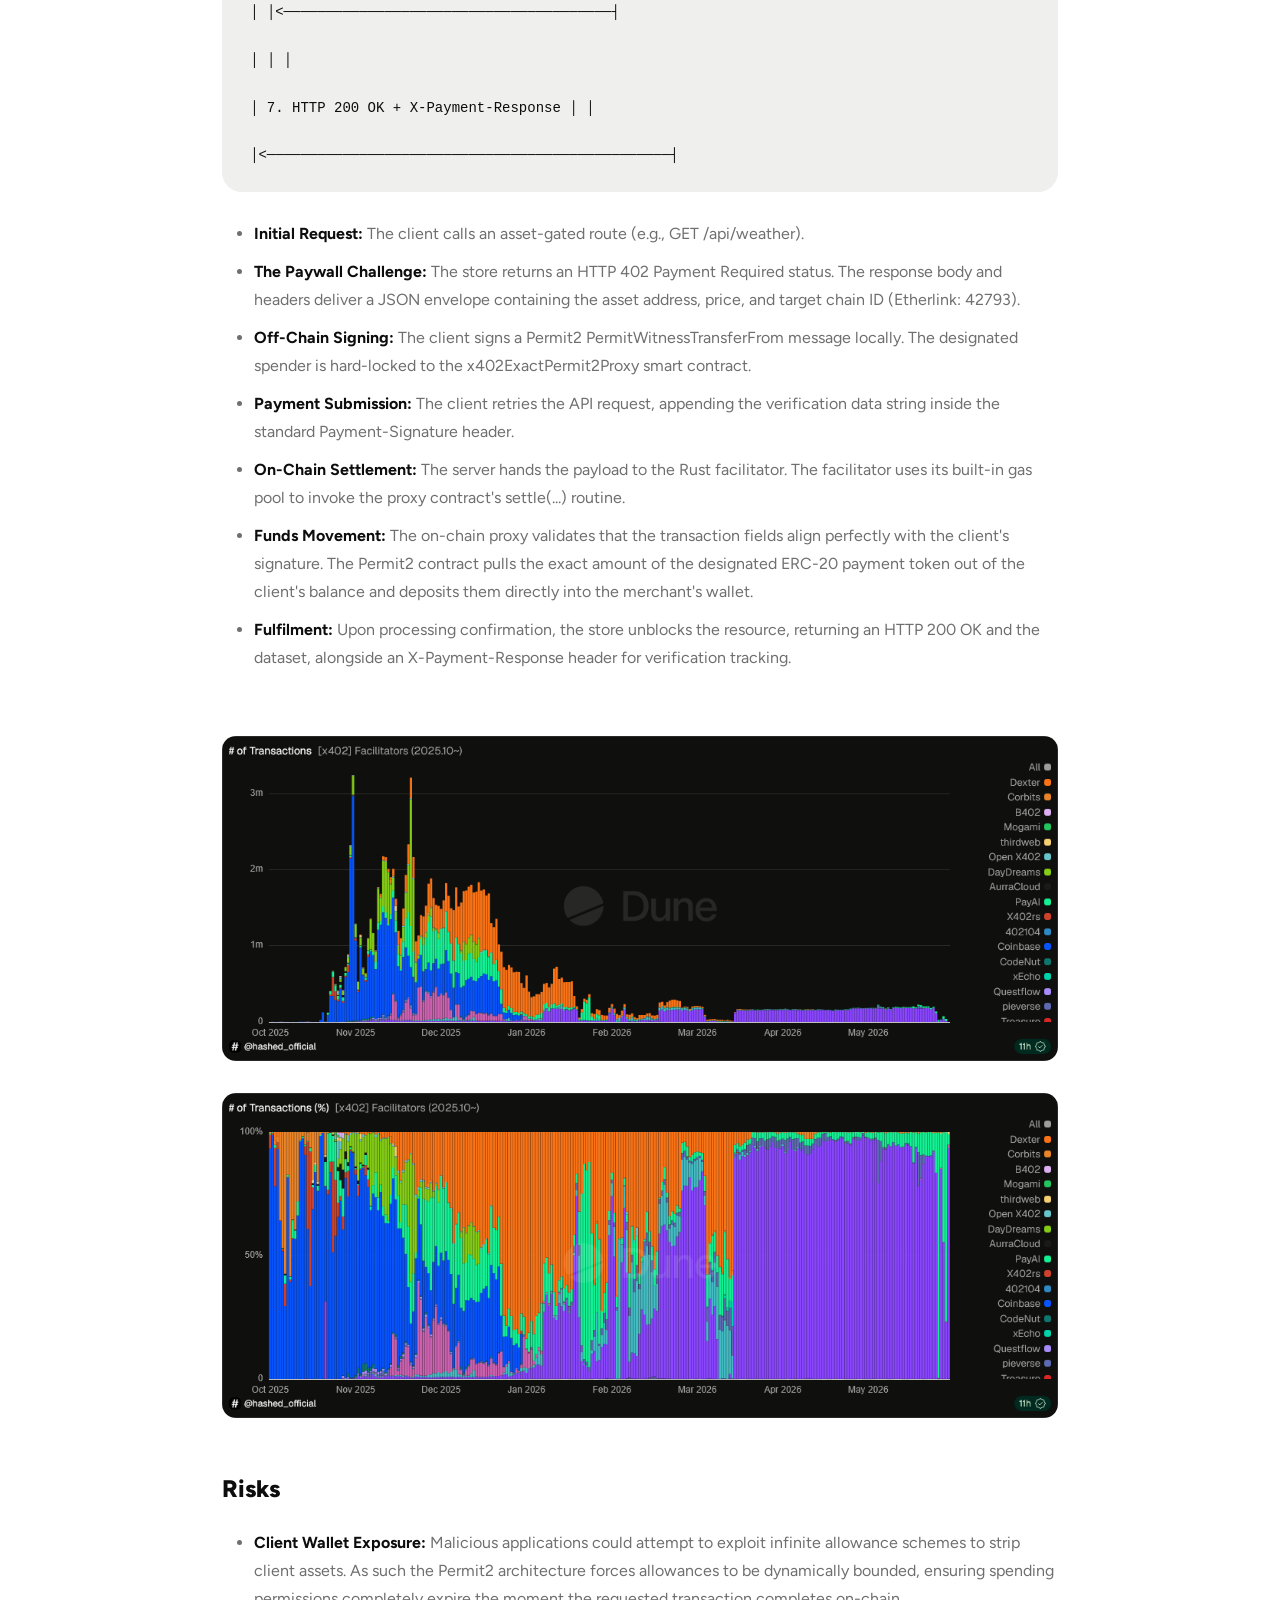
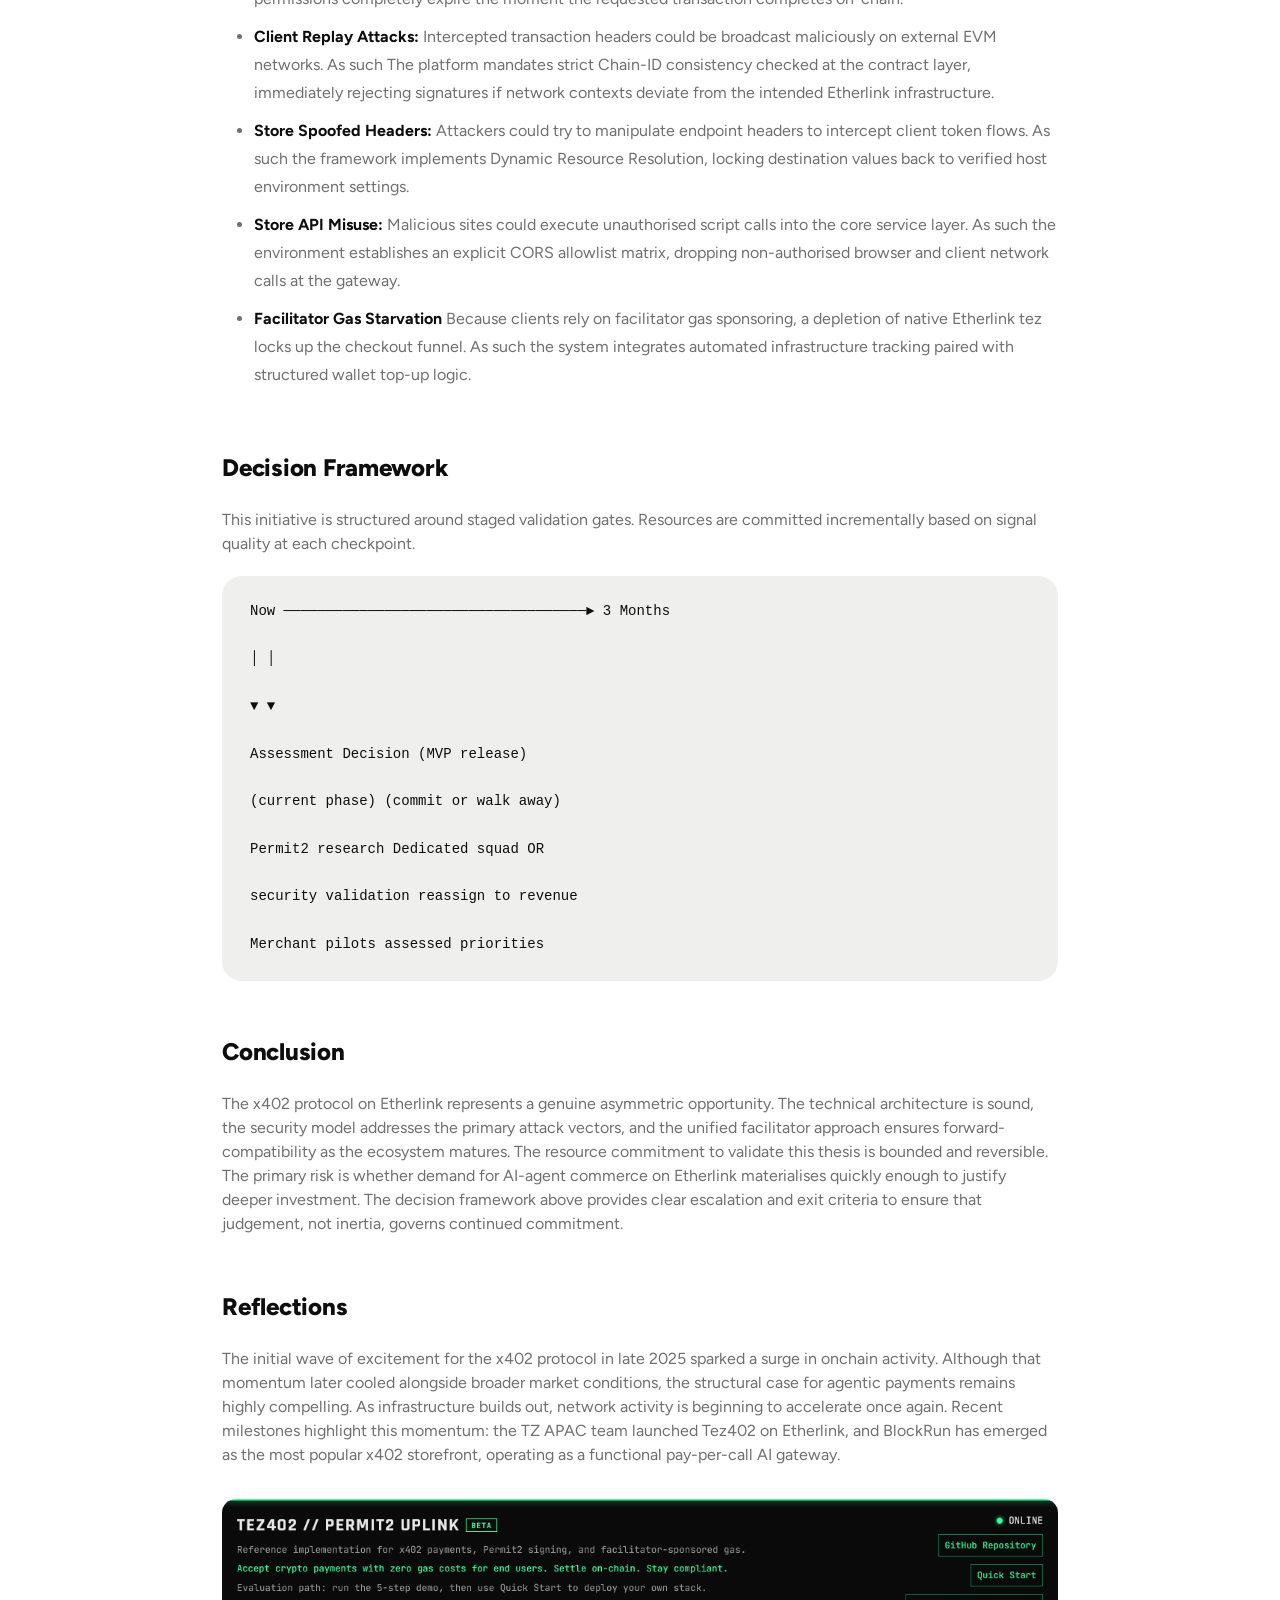
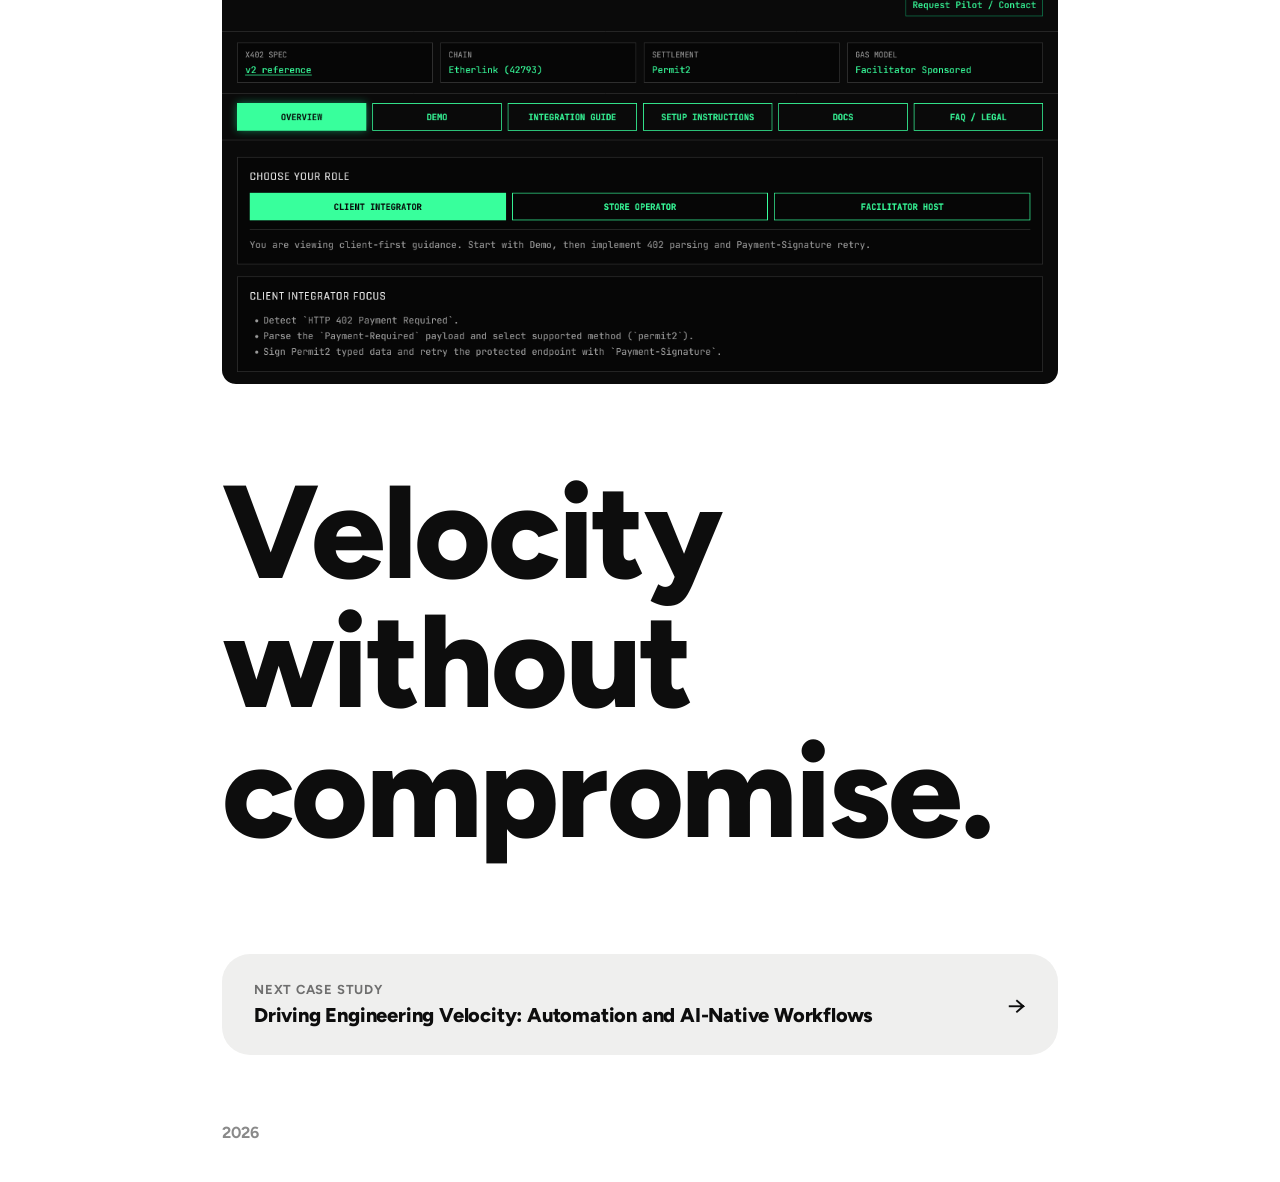
==== commit 8525d972: "Adjustments and cleanup" ====
--- a/agentic.html
+++ b/agentic.html
@@ -2,19 +2,19 @@
 <html lang="en">
 <head>
 <script>
-  // Apply the saved theme immediately, before the page renders, so it
-  // carries over between pages and there's no flash of the wrong theme.
-  // Also syncs the theme-color meta tag so the mobile browser chrome
-  // (address bar, etc.) matches the page background.
-  (function () {
-    var stored = localStorage.getItem('theme');
-    var theme = stored || (window.matchMedia('(prefers-color-scheme: dark)').matches ? 'dark' : 'light');
-    document.documentElement.setAttribute('data-theme', theme);
-    document.addEventListener('DOMContentLoaded', function () {
-      var meta = document.querySelector('meta[name="theme-color"]');
-      if (meta) meta.setAttribute('content', theme === 'dark' ? '#000000' : '#ffffff');
-    });
-  })();
+// Apply the saved theme immediately, before the page renders, so it
+// carries over between pages and there's no flash of the wrong theme.
+// Also syncs the theme-color meta tag so the mobile browser chrome
+// (address bar, etc.) matches the page background.
+(function () {
+var stored = localStorage.getItem('theme');
+var theme = stored || (window.matchMedia('(prefers-color-scheme: dark)').matches ? 'dark' : 'light');
+document.documentElement.setAttribute('data-theme', theme);
+document.addEventListener('DOMContentLoaded', function () {
+var meta = document.querySelector('meta[name="theme-color"]');
+if (meta) meta.setAttribute('content', theme === 'dark' ? '#000000' : '#ffffff');
+});
+})();
 </script>
 <meta charset="UTF-8" />
 <meta name="viewport" content="width=device-width, initial-scale=1.0" />
@@ -37,177 +37,182 @@
 <link rel="stylesheet" href="./css/styles.css">
 <link rel="stylesheet" href="./css/case-study.css">
 <style>
-  /* Extra theme tokens used only on this page, on top of the
-     shared ones in css/styles.css */
-  [data-theme="dark"] .article-image{ background: #f8f3eb; }
-  .article-image{ background: #f8f3eb; }</style>
+/* Extra theme tokens used only on this page, on top of the
+shared ones in css/styles.css */
+[data-theme="dark"] .article-image{ background: #f8f3eb; }
+.article-image{ background: #f8f3eb; }</style>
 </head>
 <body>
-
 <div class="container">
-
-  <header>
-    <a class="badge" href="./index.html" style="text-decoration:none;">0-21</a>
-    <div class="header-right">
-      <button class="theme-toggle" id="themeToggle" aria-label="Toggle theme">
-        <svg class="icon-moon" viewBox="0 0 24 24" fill="none" stroke="currentColor" stroke-width="2" stroke-linecap="round" stroke-linejoin="round">
-          <path d="M21 12.79A9 9 0 1 1 11.21 3 7 7 0 0 0 21 12.79z"></path>
-        </svg>
-        <svg class="icon-sun" viewBox="0 0 24 24" fill="none" stroke="currentColor" stroke-width="2" stroke-linecap="round" stroke-linejoin="round">
-          <circle cx="12" cy="12" r="4"></circle>
-          <line x1="12" y1="2" x2="12" y2="4"></line>
-          <line x1="12" y1="20" x2="12" y2="22"></line>
-          <line x1="4.93" y1="4.93" x2="6.34" y2="6.34"></line>
-          <line x1="17.66" y1="17.66" x2="19.07" y2="19.07"></line>
-          <line x1="2" y1="12" x2="4" y2="12"></line>
-          <line x1="20" y1="12" x2="22" y2="12"></line>
-          <line x1="4.93" y1="19.07" x2="6.34" y2="17.66"></line>
-          <line x1="17.66" y1="6.34" x2="19.07" y2="4.93"></line>
-        </svg>
-      </button>
-      <a class="book-call" href="https://calendly.com/franklyn021/30min" target="_blank" rel="noopener noreferrer">Book a call</a>
-    </div>
-  </header>
-
-  <main>
-  <section class="hero">
-    <h1>Agentic Payments: Building and Enabling Autonomous Value </h1>
-    <div class="article-image">
-      <img src="./images/x402.png" alt="x402" />
-    </div>
-  </section>
-  
-
-  <section class="article-body">
-
-    <h2>Context</h2>
-    <p>In 2025, I looked at the x402 payment protocol as a low-risk, high-reward experiment. The AI-agent economy on was still highly speculative, but I wanted to see if we could build a foothold early. The strategy was to figure out how machine-to-machine payments would actually work in practice on Etherlink without committing a massive chunk of resources if the market took longer to mature.</p>
-
-    <h2>The Problem Statement</h2>
-    <p>The internet economy is shifting from human-centric browsing to machine-to-machine commerce, powered by AI agents, automated microservices, and IoT devices. However, our financial layer is fundamentally stuck in the Web2 era. Traditional payment systems fail to support this new paradigm in two major ways:</p>
-    <ul>
-      <li><b>Micropayments:</b> Legacy credit cards and payment gateways charge rigid base fees (typically 2.9% plus $0.30). If an AI agent needs to buy a single weather data point or a line of code translation for $0.002, the payment processing fee is literally 150 times more expensive than the product itself.</li>
-      <li><b>Web3:</b> While blockchains offer programmatic value transfer, traditional Web3 interactions require the client to hold native gas tokens and manually approve transactions via a wallet pop-up. Forcing an automated agent to manage gas balances and sign network fees for every single request completely breaks automation.</li>
-    </ul>
-
-    <h2>The Challenge</h2>
-    <p>Coinbase designed the open x402 protocol, reviving the dormant HTTP status code 402 Payment Required. It passes payment instructions and cryptographic payment signatures natively through HTTP headers, entirely bypassing account creation.  The standard protocol relies heavily on EIP-3009 (transferWithAuthorization), an extension native to major stablecoins like USDC that allows gasless transfers via off-chain signatures.<br><br> However, bringing this innovation to Etherlink introduces a severe technical and product barrier. If a product manager wants to enable per-request pricing on Etherlink today, they face a choice: wait for native stablecoin issuers to deploy on the network, or invent a custom routing architecture that handles generic ERC-20 tokens without compromising the seamless, gasless user experience.</p>
-
-    <h2>Why x402</h2>
-    <p>The open-source x402 protocol provides a fully permissionless, vendor-agnostic architecture that handles discrete on-chain billing natively within standard HTTP headers. Selecting x402 for this Etherlink deployment allows the network to bypass traditional processing overhead and institutional gatekeepers entirely. This creates a first-mover window for true agent-to-agent value transfer.<br><br> It should be noted that while x402 is designed as an open standard, the architecture proposed here carries dependencies on Uniswap's Permit2 framework and Coinbase's x402 specification. These are well-established, audited protocols, but the dependency surface should be acknowledged when evaluating long-term maintainability.</p>
-    <ul>
-      <li><b>Accountless, Keyless Access:</b> No API keys or accounts are required. The agent's digital wallet serves as both its identity and its payment method.</li>
-      <li><b>Automated Trading:</b> Because the protocol allows software to programmatically sign and settle transactions instantly via an embedded crypto wallet (using stablecoins like USDC), a trading bot can independently manage its own operating capital.</li>
-    </ul>
-
-    <img src="./images/x402-whitepaper.png" alt="x402 whitepaper" loading="lazy">
-   
-    <h2>Protocol Architecture & Token Adaptability</h2>
-    <p>Standard out-of-the-box x402 infrastructure (such as Coinbase’s default stack) is typically hardwired for EIP-3009 (transferWithAuthorization), which is natively used by major stablecoins like USDC on mainstream chains. However, on Etherlink, not all tokens support EIP-3009 capabilities. A standard facilitator would simply reject unsupported asset transactions. A custom facilitator could bridge this gap by using Uniswap's Permit2 framework instead.<br><br> From a product perspective, you don't want to maintain two completely separate relaying infrastructures when native stablecoins eventually land on the network. This unified architecture ensures that merchants and developers use a single, consistent facilitator API regardless of whether they are paying with an ecosystem token or a supported stablecoin.<br><br> The facilitator determines which path to use based on the asset address specified in the x402 payment requirements. If the asset contract supports EIP-3009, the facilitator invokes the direct transfer authorisation. If not, it falls back to the Permit2 proxy route. This decision is made at runtime per-transaction, requiring no configuration from the store operator.</p>
-    <ul>
-      <li><b>EIP-3009</b> (for native stablecoins via direct transfer authorisations).</li>
-      <li><b>Permit2</b> (for standard ERC-20 tokens via the proxy contract).</li>
-    </ul>
-
-    <h2>The Three-Sided Market</h2>
-    <p>Launching a payment protocol requires balancing a three-sided marketplace. The architecture removes typical Web3 UX bottlenecks by cleanly isolating user responsibilities:</p>
-    <ul>
-      <li><b>Client Integrator (The Buyer):</b> Developers building AI agents or dApps. They sign transaction payloads off-chain. They enjoy a Web2-like experience because they do not need to hold or manage native Etherlink gas tokens across dozens of automated nodes.</li>
-      <li><b>Store Operator (The Seller):</b> SaaS or API merchants. They serve protected endpoints (e.g., /api/weather) using standard HTTP 402 headers. They completely bypass the complexities of recurring credit card billing or user account creation loops.</li>
-      <li><b>Facilitator (The Relayer):</b> Infrastructure operators running the Rust backend. They ingest client signature payloads, pay the on-chain network gas fees, and broadcast the transaction. They drive network velocity without ever taking custody of user assets.</li>
-    </ul> 
-
-    <h2>Technical Payment Flow</h2>
-    <p>The runtime interaction requires no interactive wallet pop-ups, executing purely via programmatic HTTP handshakes:</p>
-    <pre class="code-block">
-[ Client ]                                     [ Store Server ]                         [ Facilitator ]
-    │                                                 │                                        │
-    │ 1. GET /api/...                                 │                                        │
-    ├────────────────────────────────────────────────>│                                        │
-    │                                                 │                                        │
-    │ 2. HTTP 402 Payment Required                    │                                        │
-    │    (Payment-Required requirements JSON)         │                                        │
-    │<────────────────────────────────────────────────┤                                        │
-    │                                                 │                                        │
-    │ 3. Sign PermitWitnessTransferFrom off-chain     │                                        │
-    │                                                 │                                        │
-    │ 4. GET /api/...                                 │                                        │
-    │    (with Payment-Signature header)              │                                        │
-    ├────────────────────────────────────────────────>│                                        │
-    │                                                 │                                        │
-    │                                                 │ 5. Relay to Facilitator                │
-    │                                                 ├───────────────────────────────────────>│
-    │                                                 │                                        │
-    │                                                 │ 6. Submit settle() to Proxy Contract   │
-    │                                                 │    (Facilitator pays gas)              │
-    │                                                 │<───────────────────────────────────────┤
-    │                                                 │                                        │
-    │ 7. HTTP 200 OK + X-Payment-Response             │                                        │
-    │<────────────────────────────────────────────────┤</pre>
-    <ul>
-      <li><b>Initial Request:</b> The client calls an asset-gated route (e.g., GET /api/weather).</li>
-      <li><b>The Paywall Challenge:</b> The store returns an HTTP 402 Payment Required status. The response body and headers deliver a JSON envelope containing the asset address, price, and target chain ID (Etherlink: 42793).</li>
-      <li><b>Off-Chain Signing:</b> The client signs a Permit2 PermitWitnessTransferFrom message locally. The designated spender is hard-locked to the x402ExactPermit2Proxy smart contract.</li>
-      <li><b>Payment Submission:</b> The client retries the API request, appending the verification data string inside the standard Payment-Signature header.</li>
-      <li><b>On-Chain Settlement:</b> The server hands the payload to the Rust facilitator. The facilitator uses its built-in gas pool to invoke the proxy contract's settle(...) routine.</li>
-      <li><b>Funds Movement:</b> The on-chain proxy validates that the transaction fields align perfectly with the client's signature. The Permit2 contract pulls the exact amount of BBT tokens out of the client's balance and deposits them directly into the merchant's wallet.  </li>
-      <li><b>Fulfilment:</b> Upon processing confirmation, the store unblocks the resource, returning an HTTP 200 OK and the dataset, alongside an X-Payment-Response header for verification tracking.</li>
-    </ul> 
-
-    <img src="./images/x402dune1.png" alt="x402 dune data" loading="lazy">
-    <img src="./images/x402dune.png" alt="x402 dune data" loading="lazy">
-
-    <h2>Risks</h2>
-    <ul>
-      <li><b>Client Wallet Exposure:</b> Malicious applications could attempt to exploit infinite allowance schemes to strip client assets. As such the Permit2 architecture forces allowances to be dynamically bounded, ensuring spending permissions completely expire the moment the requested transaction completes on-chain.</li>
-      <li><b>Client Replay Attacks:</b> Intercepted transaction headers could be broadcast maliciously on external EVM networks. As such The platform mandates strict Chain-ID consistency checked at the contract layer, immediately rejecting signatures if network contexts deviate from the intended Etherlink infrastructure.</li>
-      <li><b>Store Spoofed Headers:</b> Attackers could try to manipulate endpoint headers to intercept client token flows. As such the framework implements Dynamic Resource Resolution, locking destination values back to verified host environment settings.</li>
-      <li><b>Store API Misuse:</b> Malicious sites could execute unauthorised script calls into the core service layer. As such the environment establishes an explicit CORS allowlist matrix, dropping non-authorised browser and client network calls at the gateway.</li>
-      <li><b>Facilitator Gas Starvation</b> Because clients rely on facilitator gas sponsoring, a depletion of native Etherlink tez locks up the checkout funnel. As such the system integrates automated infrastructure tracking paired with structured wallet top-up logic.</li>
-    </ul> 
-    
-    <h2>Decision Framework</h2>
-    <p>This initiative is structured around staged validation gates. Resources are committed incrementally based on signal quality at each checkpoint.</p>
-     <pre class="code-block">Now ────────────────────────────────────► 3 Months
-│                                            │
-▼                                            ▼
-Assessment                          Decision (MVP release)
-(current phase)                     (commit or walk away)
-                        
-Permit2 research                    Dedicated squad OR
-security validation                 reassign to revenue
-Merchant pilots assessed            priorities</pre>
- 
-    <h2>Conclusion</h2>
-    <p>The x402 protocol on Etherlink represents a genuine asymmetric opportunity. The technical architecture is sound, the security model addresses the primary attack vectors, and the unified facilitator approach ensures forward-compatibility as the ecosystem matures. The resource commitment to validate this thesis is bounded and reversible. The primary risk is whether demand for AI-agent commerce on Etherlink materialises quickly enough to justify deeper investment. The decision framework above provides clear escalation and exit criteria to ensure that judgement, not inertia, governs continued commitment.</p>
- 
-    <h2>Reflections</h2>
-    <p>The initial wave of excitement for the x402 protocol in late 2025 sparked a surge in onchain activity. Although that momentum later cooled alongside broader market conditions, the structural case for agentic payments remains highly compelling. As infrastructure builds out, network activity is beginning to accelerate once again. Recent milestones highlight this momentum: the TZ APAC team launched Tez402 on Etherlink, and BlockRun has emerged as the most popular x402 storefront, operating as a functional pay-per-call AI gateway.</p>
-
-        <img src="./images/tez402.png" alt="tezx402" loading="lazy">
-  </section>
-
-  <section class="closing">
-    <h2>Velocity without<br>compromise.</h2>
-  </section>
-
-  <a class="next-case" href="./ai.html">
-    <div class="next-case-text">
-      <div class="next-case-label">Next case study</div>
-      <div class="next-case-title">Driving Engineering Velocity: Automation and AI-Native Workflows</div>
-    </div>
-    <div class="next-case-arrow">&rarr;</div>
-  </a>
-
-  </main>
-
-  <footer>
-    <span><b>2026</b></span>
-  </footer>
-
-</div>
-
+<header>
+<a class="badge" href="./index.html" style="text-decoration:none;">0-21</a>
+<div class="header-right">
+<button class="theme-toggle" id="themeToggle" aria-label="Toggle theme">
+<svg class="icon-moon" viewBox="0 0 24 24" fill="none" stroke="currentColor" stroke-width="2" stroke-linecap="round" stroke-linejoin="round">
+<path d="M21 12.79A9 9 0 1 1 11.21 3 7 7 0 0 0 21 12.79z"></path>
+</svg>
+<svg class="icon-sun" viewBox="0 0 24 24" fill="none" stroke="currentColor" stroke-width="2" stroke-linecap="round" stroke-linejoin="round">
+<circle cx="12" cy="12" r="4"></circle>
+<line x1="12" y1="2" x2="12" y2="4"></line>
+<line x1="12" y1="20" x2="12" y2="22"></line>
+<line x1="4.93" y1="4.93" x2="6.34" y2="6.34"></line>
+<line x1="17.66" y1="17.66" x2="19.07" y2="19.07"></line>
+<line x1="2" y1="12" x2="4" y2="12"></line>
+<line x1="20" y1="12" x2="22" y2="12"></line>
+<line x1="4.93" y1="19.07" x2="6.34" y2="17.66"></line>
+<line x1="17.66" y1="6.34" x2="19.07" y2="4.93"></line>
+</svg>
+</button>
+<a class="book-call" href="https://calendly.com/franklyn021/30min" target="_blank" rel="noopener noreferrer">Book a call</a>
+</div>
+</header>
+<main>
+<section class="hero">
+<h1>Agentic Payments: Building and Enabling Autonomous Value </h1>
+<div class="article-image">
+<img src="./images/x402.png" alt="x402" />
+</div>
+</section>
+<section class="article-body">
+<h2>Context</h2>
+<p><b>Ecosystem:</b> Etherlink (Tezos EVM Layer 2), incubated by Trilitech — not a company itself, but the network this initiative was built for.</p>
+<p>In 2025, I looked at the x402 payment protocol as a low-risk, high-reward experiment. The AI-agent economy on was still highly speculative, but I wanted to see if we could build a foothold early. The strategy was to figure out how machine-to-machine payments would actually work in practice on Etherlink without committing a massive chunk of resources if the market took longer to mature.</p>
+<h2>The Problem Statement</h2>
+<p>The internet economy is shifting from human-centric browsing to machine-to-machine commerce, powered by AI agents, automated microservices, and IoT devices. However, our financial layer is fundamentally stuck in the Web2 era. Traditional payment systems fail to support this new paradigm in two major ways:</p>
+<ul>
+<li><b>Micropayments:</b> Legacy credit cards and payment gateways charge rigid base fees (typically 2.9% plus $0.30). If an AI agent needs to buy a single weather data point or a line of code translation for $0.002, the payment processing fee is literally 150 times more expensive than the product itself.</li>
+<li><b>Web3:</b> While blockchains offer programmatic value transfer, traditional Web3 interactions require the client to hold native gas tokens and manually approve transactions via a wallet pop-up. Forcing an automated agent to manage gas balances and sign network fees for every single request completely breaks automation.</li>
+</ul>
+<h2>The Challenge</h2>
+<p>Coinbase designed the open x402 protocol, reviving the dormant HTTP status code 402 Payment Required. It passes payment instructions and cryptographic payment signatures natively through HTTP headers, entirely bypassing account creation. The standard protocol relies heavily on EIP-3009 (transferWithAuthorization), an extension native to major stablecoins like USDC that allows gasless transfers via off-chain signatures.<br><br> However, bringing this innovation to Etherlink introduces a severe technical and product barrier. If a product manager wants to enable per-request pricing on Etherlink today, they face a choice: wait for native stablecoin issuers to deploy on the network, or invent a custom routing architecture that handles generic ERC-20 tokens without compromising the seamless, gasless user experience.</p>
+<h2>Why x402</h2>
+<p>The open-source x402 protocol provides a fully permissionless, vendor-agnostic architecture that handles discrete on-chain billing natively within standard HTTP headers. Selecting x402 for this Etherlink deployment allows the network to bypass traditional processing overhead and institutional gatekeepers entirely. This creates a first-mover window for true agent-to-agent value transfer.<br><br> It should be noted that while x402 is designed as an open standard, the architecture proposed here carries dependencies on Uniswap's Permit2 framework and Coinbase's x402 specification. These are well-established, audited protocols, but the dependency surface should be acknowledged when evaluating long-term maintainability.</p>
+<ul>
+<li><b>Accountless, Keyless Access:</b> No API keys or accounts are required. The agent's digital wallet serves as both its identity and its payment method.</li>
+<li><b>Automated Trading:</b> Because the protocol allows software to programmatically sign and settle transactions instantly via an embedded crypto wallet (using stablecoins like USDC), a trading bot can independently manage its own operating capital.</li>
+</ul>
+<img src="./images/x402-whitepaper.png" alt="x402 whitepaper" loading="lazy">
+<h2>Protocol Architecture & Token Adaptability</h2>
+<p>Standard out-of-the-box x402 infrastructure (such as Coinbase's default stack) is typically hardwired for EIP-3009 (transferWithAuthorization), which is natively used by major stablecoins like USDC on mainstream chains. However, on Etherlink, not all tokens support EIP-3009 capabilities. A standard facilitator would simply reject unsupported asset transactions. A custom facilitator could bridge this gap by using Uniswap's Permit2 framework instead.<br><br> From a product perspective, you don't want to maintain two completely separate relaying infrastructures when native stablecoins eventually land on the network. This unified architecture ensures that merchants and developers use a single, consistent facilitator API regardless of whether they are paying with an ecosystem token or a supported stablecoin.<br><br> The facilitator determines which path to use based on the asset address specified in the x402 payment requirements. If the asset contract supports EIP-3009, the facilitator invokes the direct transfer authorisation. If not, it falls back to the Permit2 proxy route. This decision is made at runtime per-transaction, requiring no configuration from the store operator.</p>
+<ul>
+<li><b>EIP-3009</b> (for native stablecoins via direct transfer authorisations).</li>
+<li><b>Permit2</b> (for standard ERC-20 tokens via the proxy contract).</li>
+</ul>
+<h2>The Three-Sided Market</h2>
+<p>Launching a payment protocol requires balancing a three-sided marketplace. The architecture removes typical Web3 UX bottlenecks by cleanly isolating user responsibilities:</p>
+<ul>
+<li><b>Client Integrator (The Buyer):</b> Developers building AI agents or dApps. They sign transaction payloads off-chain. They enjoy a Web2-like experience because they do not need to hold or manage native Etherlink gas tokens across dozens of automated nodes.</li>
+<li><b>Store Operator (The Seller):</b> SaaS or API merchants. They serve protected endpoints (e.g., /api/weather) using standard HTTP 402 headers. They completely bypass the complexities of recurring credit card billing or user account creation loops.</li>
+<li><b>Facilitator (The Relayer):</b> Infrastructure operators running the Rust backend. They ingest client signature payloads, pay the on-chain network gas fees, and broadcast the transaction. They drive network velocity without ever taking custody of user assets.</li>
+</ul>
+<h2>Technical Payment Flow</h2>
+<p>The runtime interaction requires no interactive wallet pop-ups, executing purely via programmatic HTTP handshakes:</p>
+<pre class="code-block">
+
+[ Client ] [ Store Server ] [ Facilitator ]
+
+│ │ │
+
+│ 1. GET /api/... │ │
+
+├────────────────────────────────────────────────>│ │
+
+│ │ │
+
+│ 2. HTTP 402 Payment Required │ │
+
+│ (Payment-Required requirements JSON) │ │
+
+│<────────────────────────────────────────────────┤ │
+
+│ │ │
+
+│ 3. Sign PermitWitnessTransferFrom off-chain │ │
+
+│ │ │
+
+│ 4. GET /api/... │ │
+
+│ (with Payment-Signature header) │ │
+
+├────────────────────────────────────────────────>│ │
+
+│ │ │
+
+│ │ 5. Relay to Facilitator │
+
+│ ├───────────────────────────────────────>│
+
+│ │ │
+
+│ │ 6. Submit settle() to Proxy Contract │
+
+│ │ (Facilitator pays gas) │
+
+│ │<───────────────────────────────────────┤
+
+│ │ │
+
+│ 7. HTTP 200 OK + X-Payment-Response │ │
+
+│<────────────────────────────────────────────────┤</pre>
+<ul>
+<li><b>Initial Request:</b> The client calls an asset-gated route (e.g., GET /api/weather).</li>
+<li><b>The Paywall Challenge:</b> The store returns an HTTP 402 Payment Required status. The response body and headers deliver a JSON envelope containing the asset address, price, and target chain ID (Etherlink: 42793).</li>
+<li><b>Off-Chain Signing:</b> The client signs a Permit2 PermitWitnessTransferFrom message locally. The designated spender is hard-locked to the x402ExactPermit2Proxy smart contract.</li>
+<li><b>Payment Submission:</b> The client retries the API request, appending the verification data string inside the standard Payment-Signature header.</li>
+<li><b>On-Chain Settlement:</b> The server hands the payload to the Rust facilitator. The facilitator uses its built-in gas pool to invoke the proxy contract's settle(...) routine.</li>
+<li><b>Funds Movement:</b> The on-chain proxy validates that the transaction fields align perfectly with the client's signature. The Permit2 contract pulls the exact amount of the designated ERC-20 payment token out of the client's balance and deposits them directly into the merchant's wallet. </li>
+<li><b>Fulfilment:</b> Upon processing confirmation, the store unblocks the resource, returning an HTTP 200 OK and the dataset, alongside an X-Payment-Response header for verification tracking.</li>
+</ul>
+<img src="./images/x402dune1.png" alt="x402 dune data" loading="lazy">
+<img src="./images/x402dune.png" alt="x402 dune data" loading="lazy">
+<h2>Risks</h2>
+<ul>
+<li><b>Client Wallet Exposure:</b> Malicious applications could attempt to exploit infinite allowance schemes to strip client assets. As such the Permit2 architecture forces allowances to be dynamically bounded, ensuring spending permissions completely expire the moment the requested transaction completes on-chain.</li>
+<li><b>Client Replay Attacks:</b> Intercepted transaction headers could be broadcast maliciously on external EVM networks. As such The platform mandates strict Chain-ID consistency checked at the contract layer, immediately rejecting signatures if network contexts deviate from the intended Etherlink infrastructure.</li>
+<li><b>Store Spoofed Headers:</b> Attackers could try to manipulate endpoint headers to intercept client token flows. As such the framework implements Dynamic Resource Resolution, locking destination values back to verified host environment settings.</li>
+<li><b>Store API Misuse:</b> Malicious sites could execute unauthorised script calls into the core service layer. As such the environment establishes an explicit CORS allowlist matrix, dropping non-authorised browser and client network calls at the gateway.</li>
+<li><b>Facilitator Gas Starvation</b> Because clients rely on facilitator gas sponsoring, a depletion of native Etherlink tez locks up the checkout funnel. As such the system integrates automated infrastructure tracking paired with structured wallet top-up logic.</li>
+</ul>
+<h2>Decision Framework</h2>
+<p>This initiative is structured around staged validation gates. Resources are committed incrementally based on signal quality at each checkpoint.</p>
+<pre class="code-block">Now ────────────────────────────────────► 3 Months
+
+│ │
+
+▼ ▼
+
+Assessment Decision (MVP release)
+
+(current phase) (commit or walk away)
+
+Permit2 research Dedicated squad OR
+
+security validation reassign to revenue
+
+Merchant pilots assessed priorities</pre>
+<h2>Conclusion</h2>
+<p>The x402 protocol on Etherlink represents a genuine asymmetric opportunity. The technical architecture is sound, the security model addresses the primary attack vectors, and the unified facilitator approach ensures forward-compatibility as the ecosystem matures. The resource commitment to validate this thesis is bounded and reversible. The primary risk is whether demand for AI-agent commerce on Etherlink materialises quickly enough to justify deeper investment. The decision framework above provides clear escalation and exit criteria to ensure that judgement, not inertia, governs continued commitment.</p>
+<h2>Reflections</h2>
+<p>The initial wave of excitement for the x402 protocol in late 2025 sparked a surge in onchain activity. Although that momentum later cooled alongside broader market conditions, the structural case for agentic payments remains highly compelling. As infrastructure builds out, network activity is beginning to accelerate once again. Recent milestones highlight this momentum: the TZ APAC team launched Tez402 on Etherlink, and BlockRun has emerged as the most popular x402 storefront, operating as a functional pay-per-call AI gateway.</p>
+<img src="./images/tez402.png" alt="tezx402" loading="lazy">
+</section>
+<section class="closing">
+<h2>Velocity without<br>compromise.</h2>
+</section>
+<a class="next-case" href="./ai.html">
+<div class="next-case-text">
+<div class="next-case-label">Next case study</div>
+<div class="next-case-title">Driving Engineering Velocity: Automation and AI-Native Workflows</div>
+</div>
+<div class="next-case-arrow">&rarr;</div>
+</a>
+</main>
+<footer>
+<span><b>2026</b></span>
+</footer>
+</div>
 <script src="./js/theme-toggle.js" defer></script>
-
 </body>
-</html>+</html>
--- a/css/case-study.css
+++ b/css/case-study.css
@@ -113,6 +113,27 @@
   margin-top: 6px;
 }
 
+/* ---------- LINK STYLES ---------- */
+/* Base link styles for light mode */
+a {
+  color: #000; /* Replace with your preferred light mode link color */
+  text-decoration: underline;
+  transition: color 0.2s ease;
+}
+
+a:hover {
+  color: #caa960; /* Color when hovering over a link */
+}
+
+/* Link styles for dark mode */
+[data-theme="dark"] a {
+  color: #fff; /* Replace with your preferred dark mode link color */
+}
+
+[data-theme="dark"] a:hover {
+  color: #caa960;
+}
+
 /* ---------- ARTICLE BODY ---------- */
 .article-body{
   padding-top: 32px;
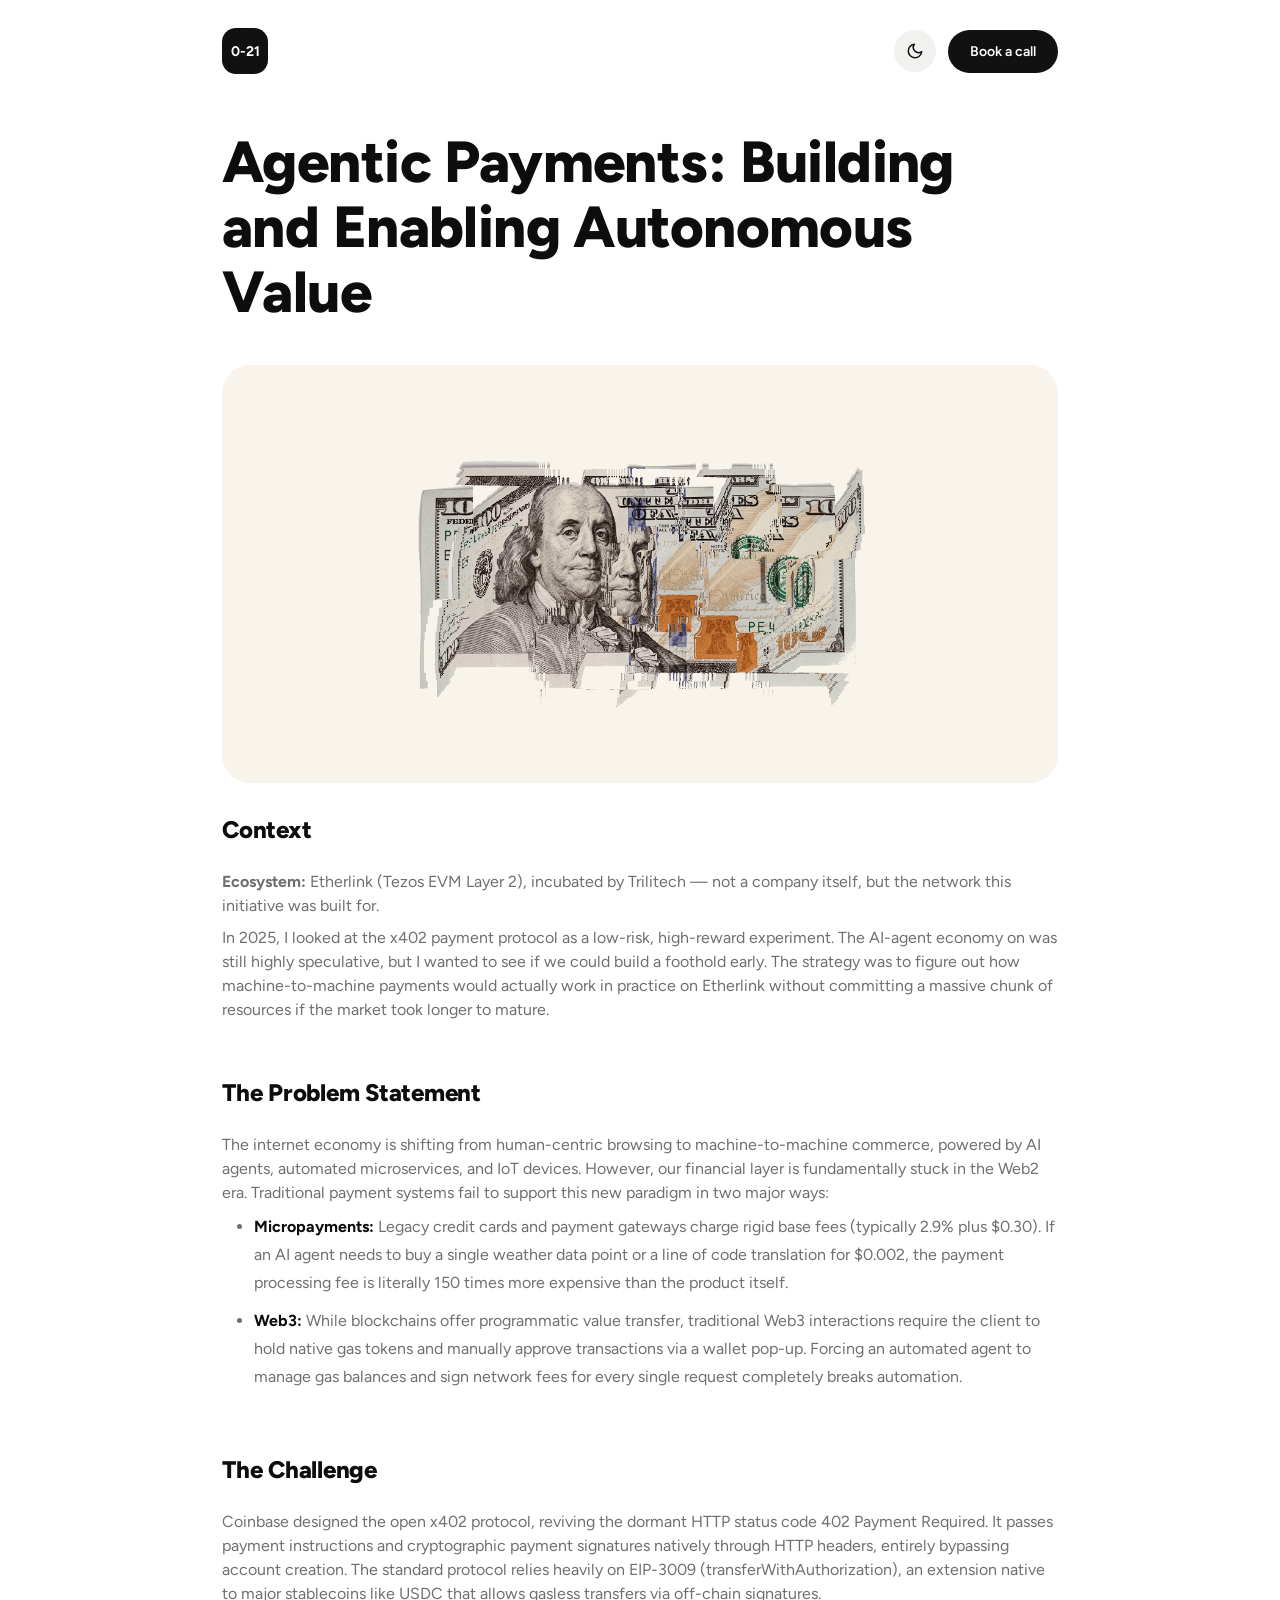
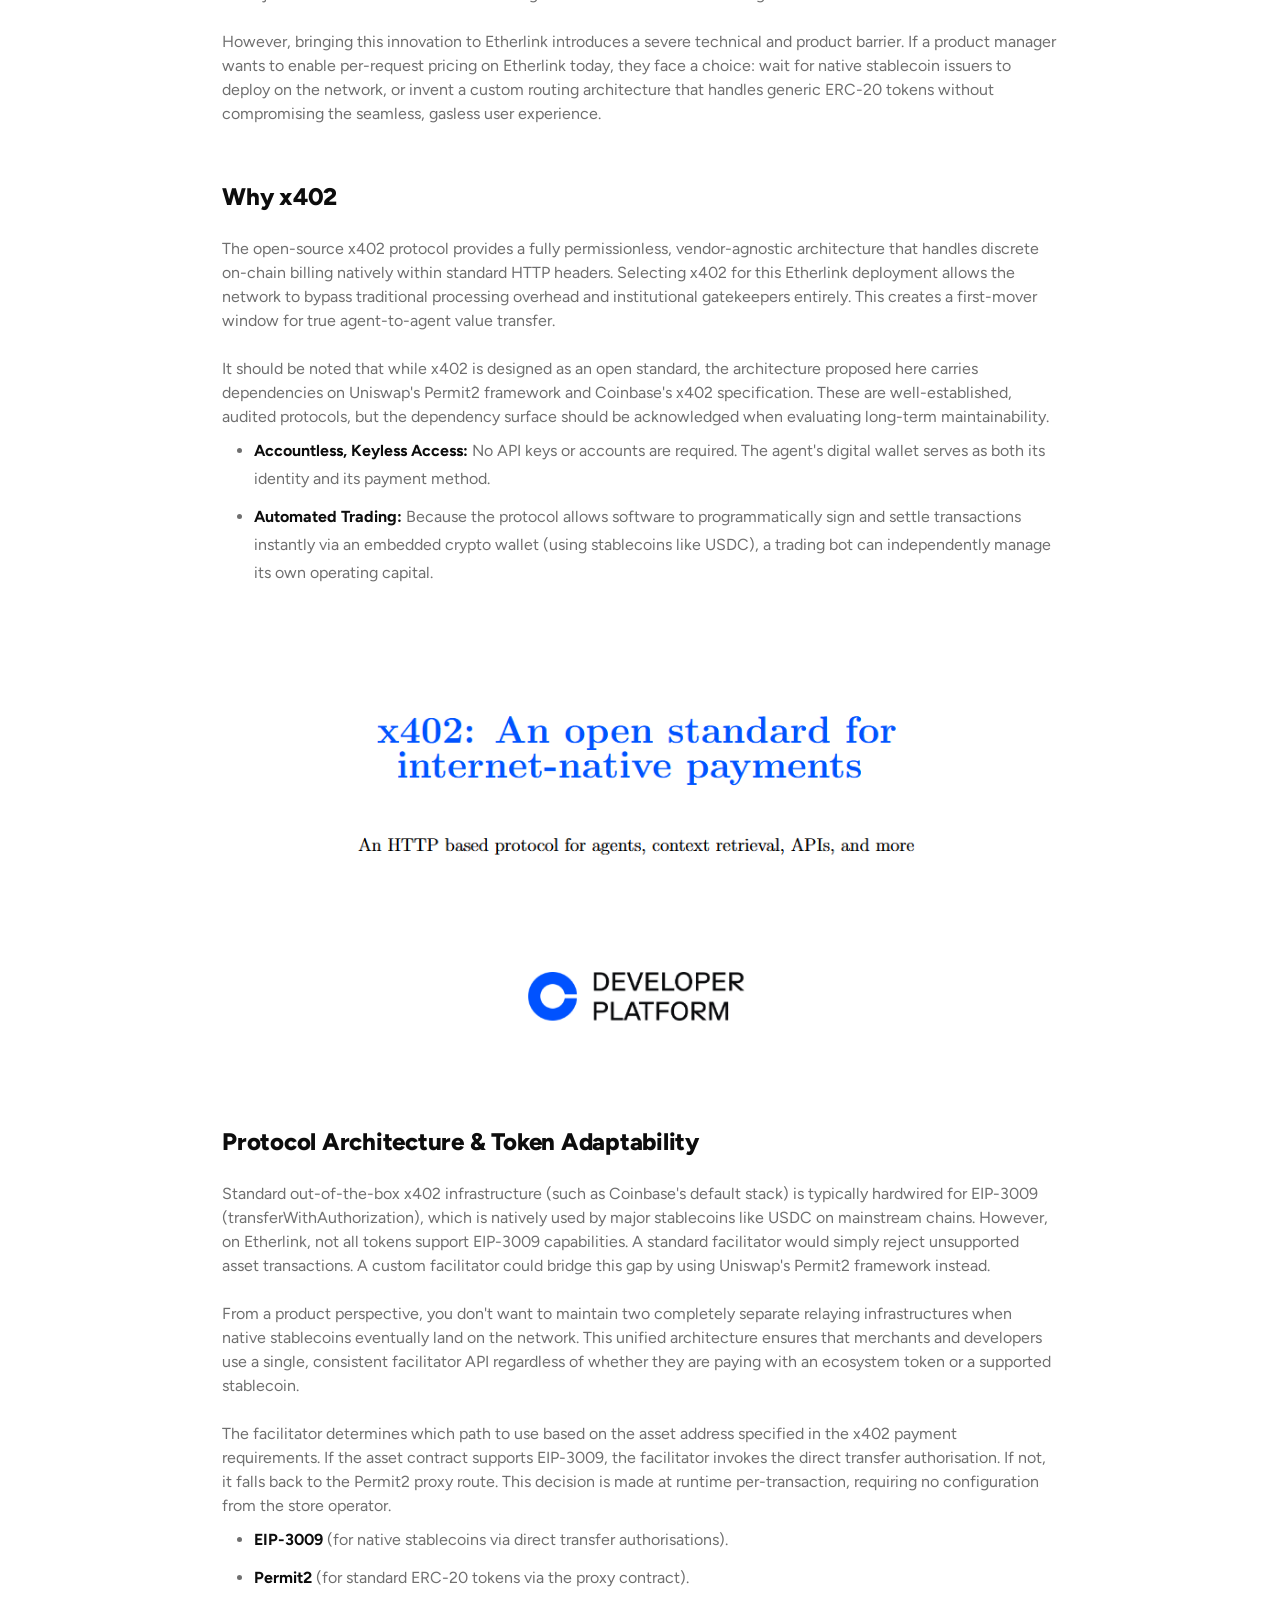
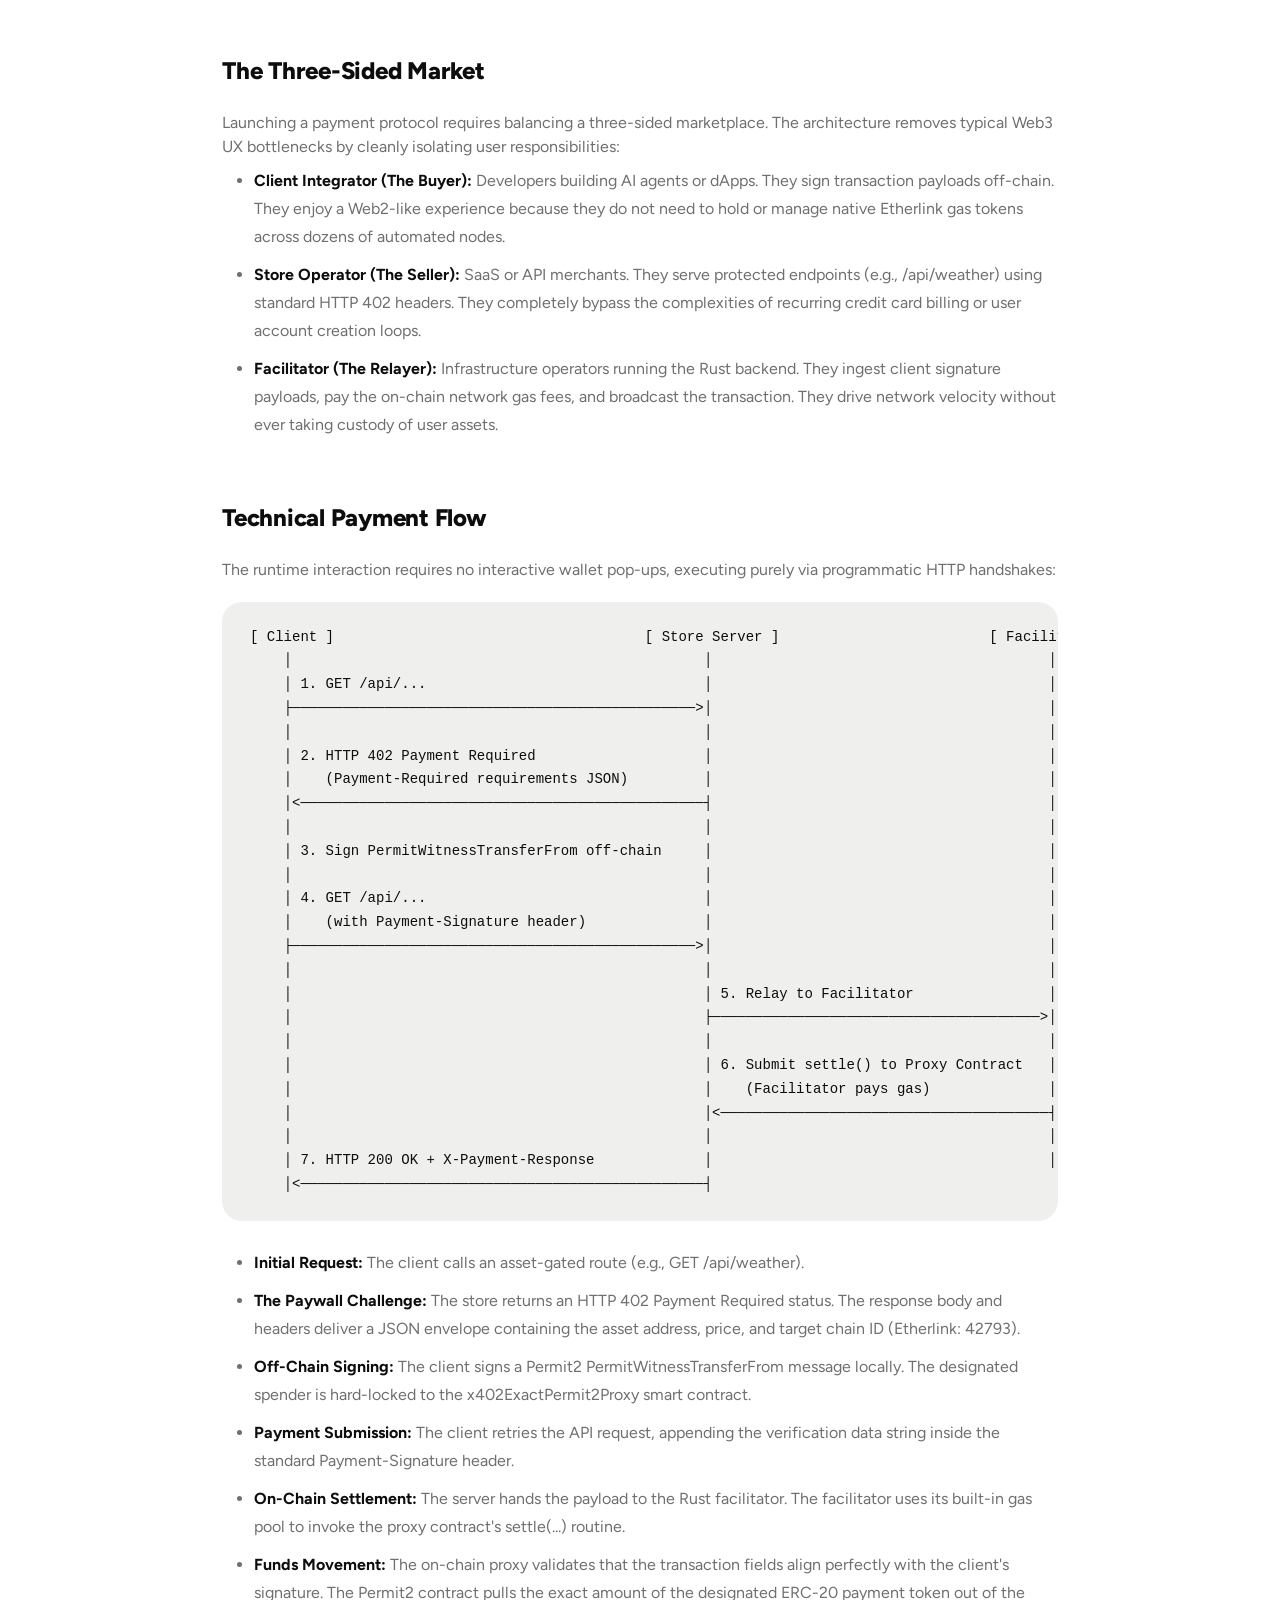
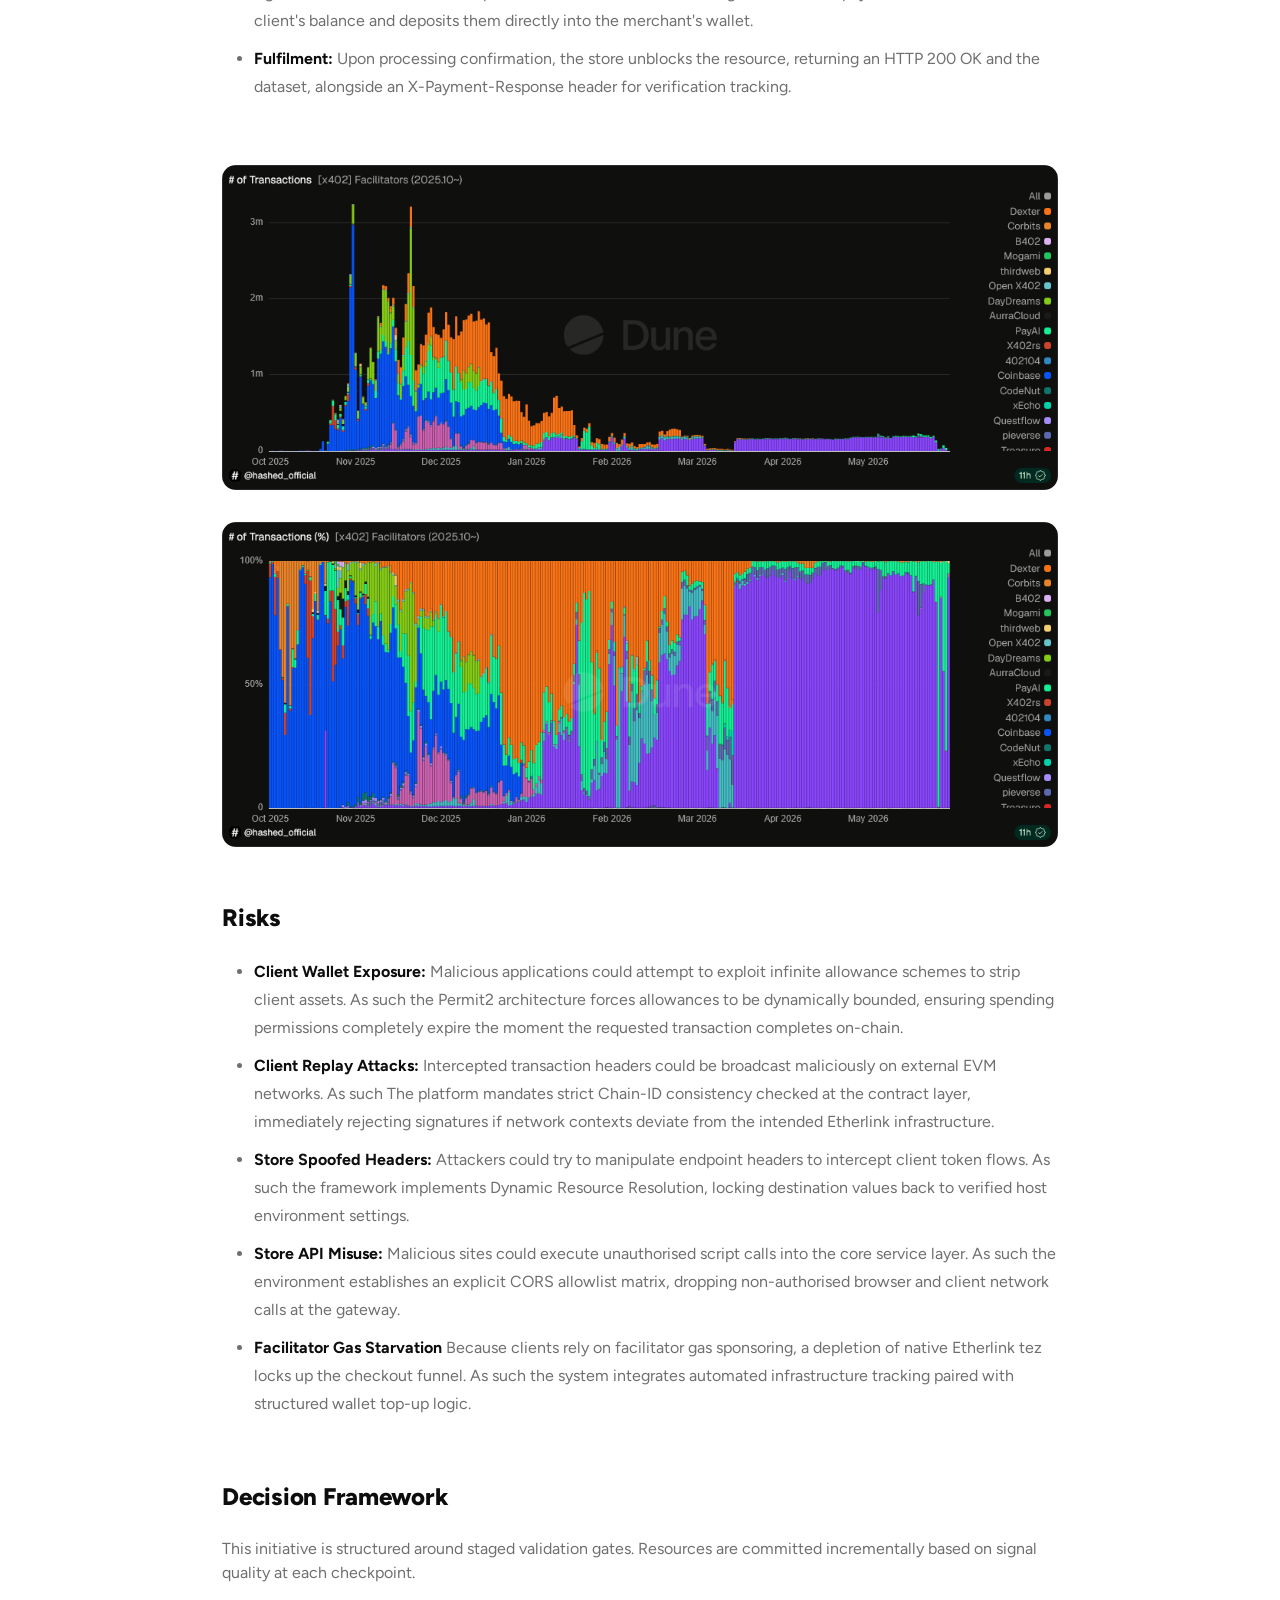
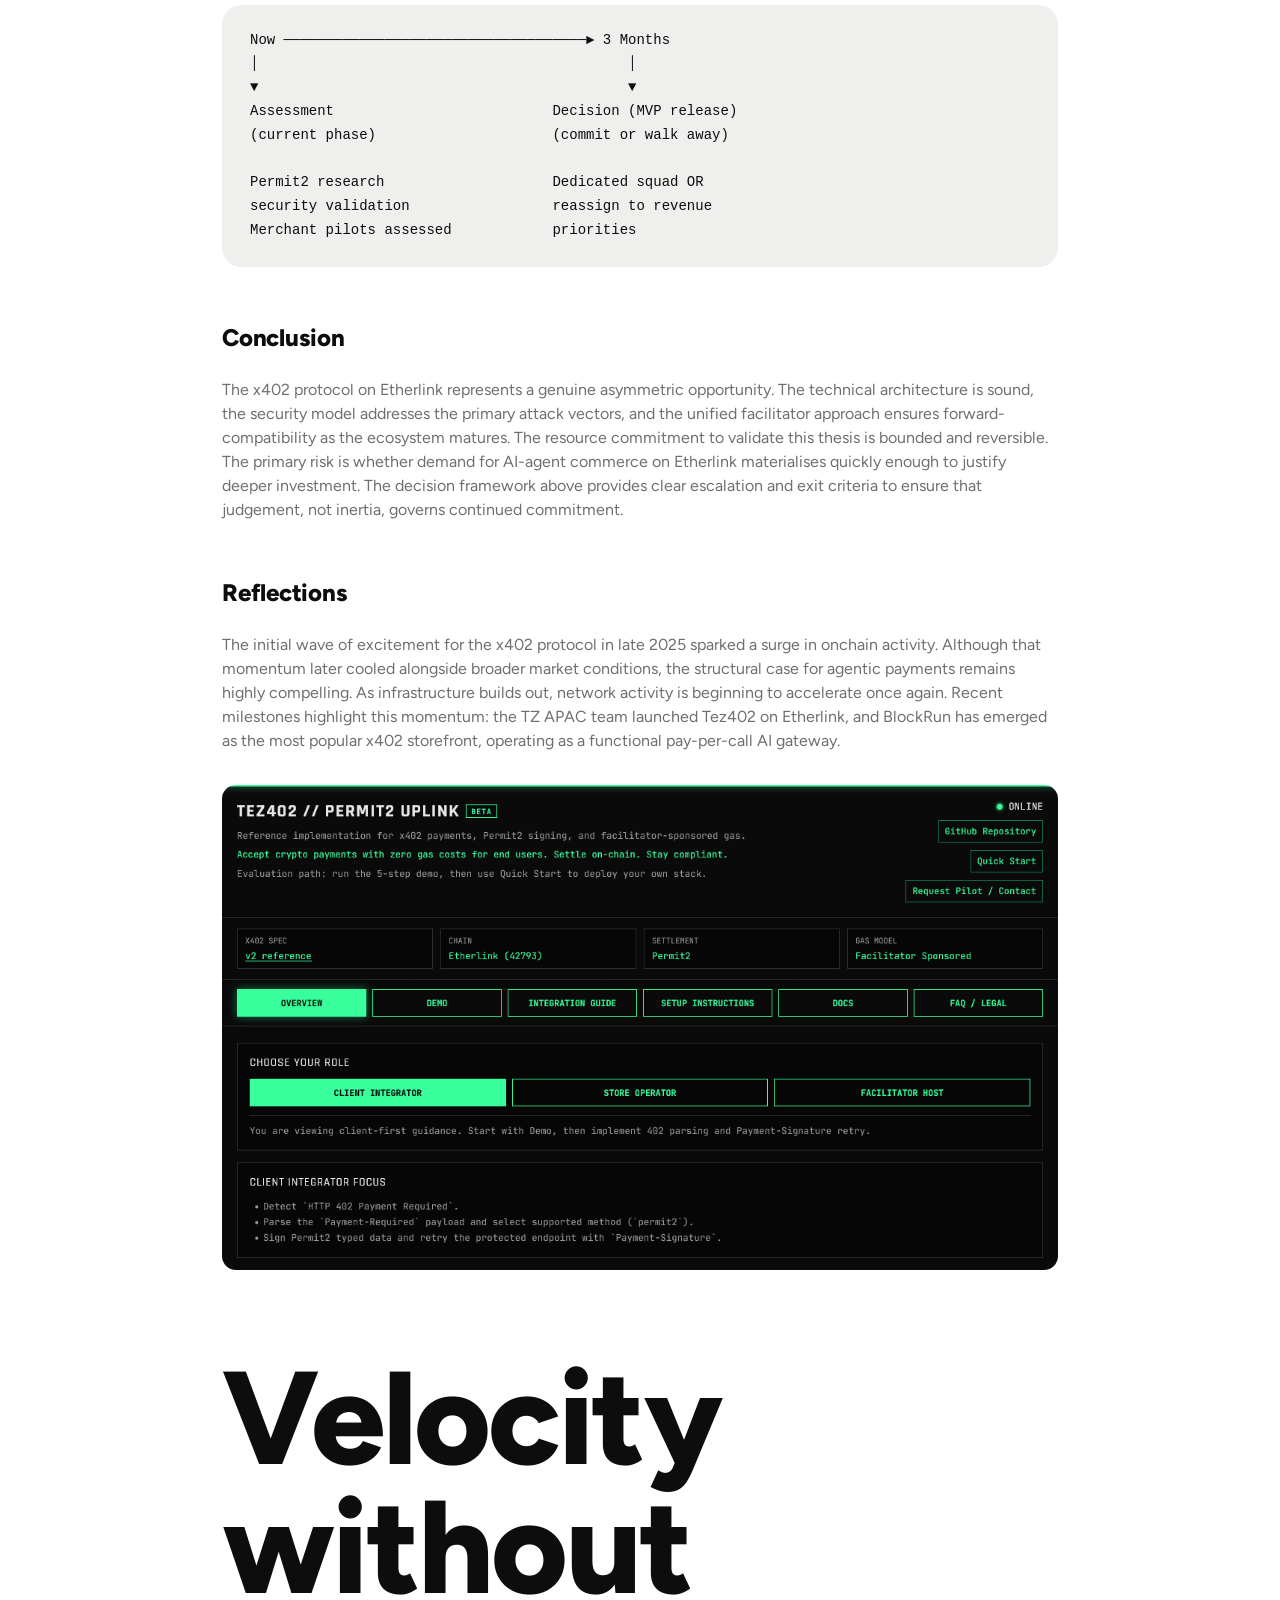
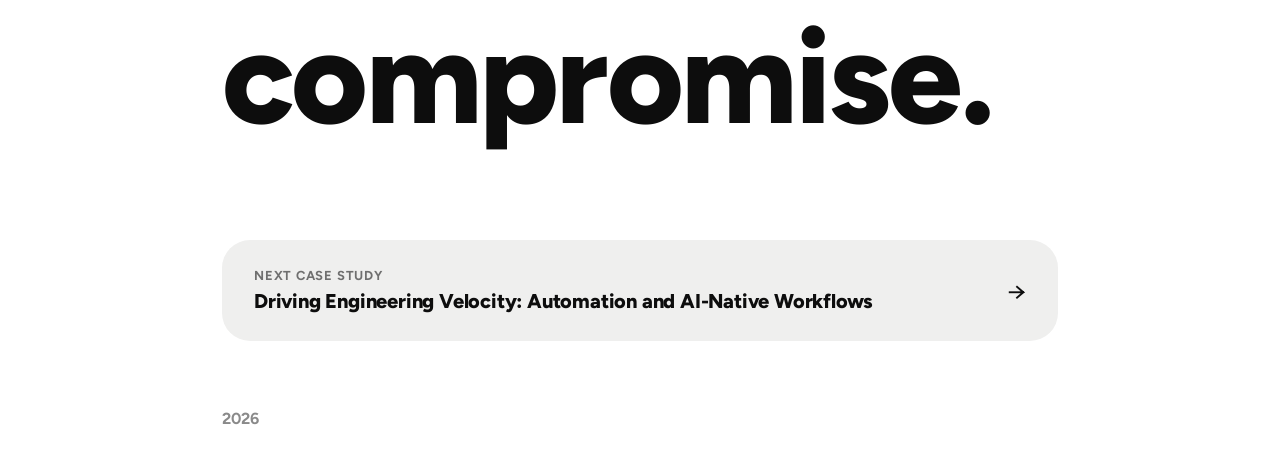
==== commit 61402d4a: "Fix Diagrams" ====
--- a/agentic.html
+++ b/agentic.html
@@ -107,55 +107,31 @@
 </ul>
 <h2>Technical Payment Flow</h2>
 <p>The runtime interaction requires no interactive wallet pop-ups, executing purely via programmatic HTTP handshakes:</p>
-<pre class="code-block">
-
-[ Client ] [ Store Server ] [ Facilitator ]
-
-│ │ │
-
-│ 1. GET /api/... │ │
-
-├────────────────────────────────────────────────>│ │
-
-│ │ │
-
-│ 2. HTTP 402 Payment Required │ │
-
-│ (Payment-Required requirements JSON) │ │
-
-│<────────────────────────────────────────────────┤ │
-
-│ │ │
-
-│ 3. Sign PermitWitnessTransferFrom off-chain │ │
-
-│ │ │
-
-│ 4. GET /api/... │ │
-
-│ (with Payment-Signature header) │ │
-
-├────────────────────────────────────────────────>│ │
-
-│ │ │
-
-│ │ 5. Relay to Facilitator │
-
-│ ├───────────────────────────────────────>│
-
-│ │ │
-
-│ │ 6. Submit settle() to Proxy Contract │
-
-│ │ (Facilitator pays gas) │
-
-│ │<───────────────────────────────────────┤
-
-│ │ │
-
-│ 7. HTTP 200 OK + X-Payment-Response │ │
-
-│<────────────────────────────────────────────────┤</pre>
+    <pre class="code-block">
+[ Client ]                                     [ Store Server ]                         [ Facilitator ]
+    │                                                 │                                        │
+    │ 1. GET /api/...                                 │                                        │
+    ├────────────────────────────────────────────────>│                                        │
+    │                                                 │                                        │
+    │ 2. HTTP 402 Payment Required                    │                                        │
+    │    (Payment-Required requirements JSON)         │                                        │
+    │<────────────────────────────────────────────────┤                                        │
+    │                                                 │                                        │
+    │ 3. Sign PermitWitnessTransferFrom off-chain     │                                        │
+    │                                                 │                                        │
+    │ 4. GET /api/...                                 │                                        │
+    │    (with Payment-Signature header)              │                                        │
+    ├────────────────────────────────────────────────>│                                        │
+    │                                                 │                                        │
+    │                                                 │ 5. Relay to Facilitator                │
+    │                                                 ├───────────────────────────────────────>│
+    │                                                 │                                        │
+    │                                                 │ 6. Submit settle() to Proxy Contract   │
+    │                                                 │    (Facilitator pays gas)              │
+    │                                                 │<───────────────────────────────────────┤
+    │                                                 │                                        │
+    │ 7. HTTP 200 OK + X-Payment-Response             │                                        │
+    │<────────────────────────────────────────────────┤</pre>
 <ul>
 <li><b>Initial Request:</b> The client calls an asset-gated route (e.g., GET /api/weather).</li>
 <li><b>The Paywall Challenge:</b> The store returns an HTTP 402 Payment Required status. The response body and headers deliver a JSON envelope containing the asset address, price, and target chain ID (Etherlink: 42793).</li>
@@ -177,21 +153,15 @@
 </ul>
 <h2>Decision Framework</h2>
 <p>This initiative is structured around staged validation gates. Resources are committed incrementally based on signal quality at each checkpoint.</p>
-<pre class="code-block">Now ────────────────────────────────────► 3 Months
-
-│ │
-
-▼ ▼
-
-Assessment Decision (MVP release)
-
-(current phase) (commit or walk away)
-
-Permit2 research Dedicated squad OR
-
-security validation reassign to revenue
-
-Merchant pilots assessed priorities</pre>
+     <pre class="code-block">Now ────────────────────────────────────► 3 Months
+│                                            │
+▼                                            ▼
+Assessment                          Decision (MVP release)
+(current phase)                     (commit or walk away)
+                        
+Permit2 research                    Dedicated squad OR
+security validation                 reassign to revenue
+Merchant pilots assessed            priorities</pre>
 <h2>Conclusion</h2>
 <p>The x402 protocol on Etherlink represents a genuine asymmetric opportunity. The technical architecture is sound, the security model addresses the primary attack vectors, and the unified facilitator approach ensures forward-compatibility as the ecosystem matures. The resource commitment to validate this thesis is bounded and reversible. The primary risk is whether demand for AI-agent commerce on Etherlink materialises quickly enough to justify deeper investment. The decision framework above provides clear escalation and exit criteria to ensure that judgement, not inertia, governs continued commitment.</p>
 <h2>Reflections</h2>
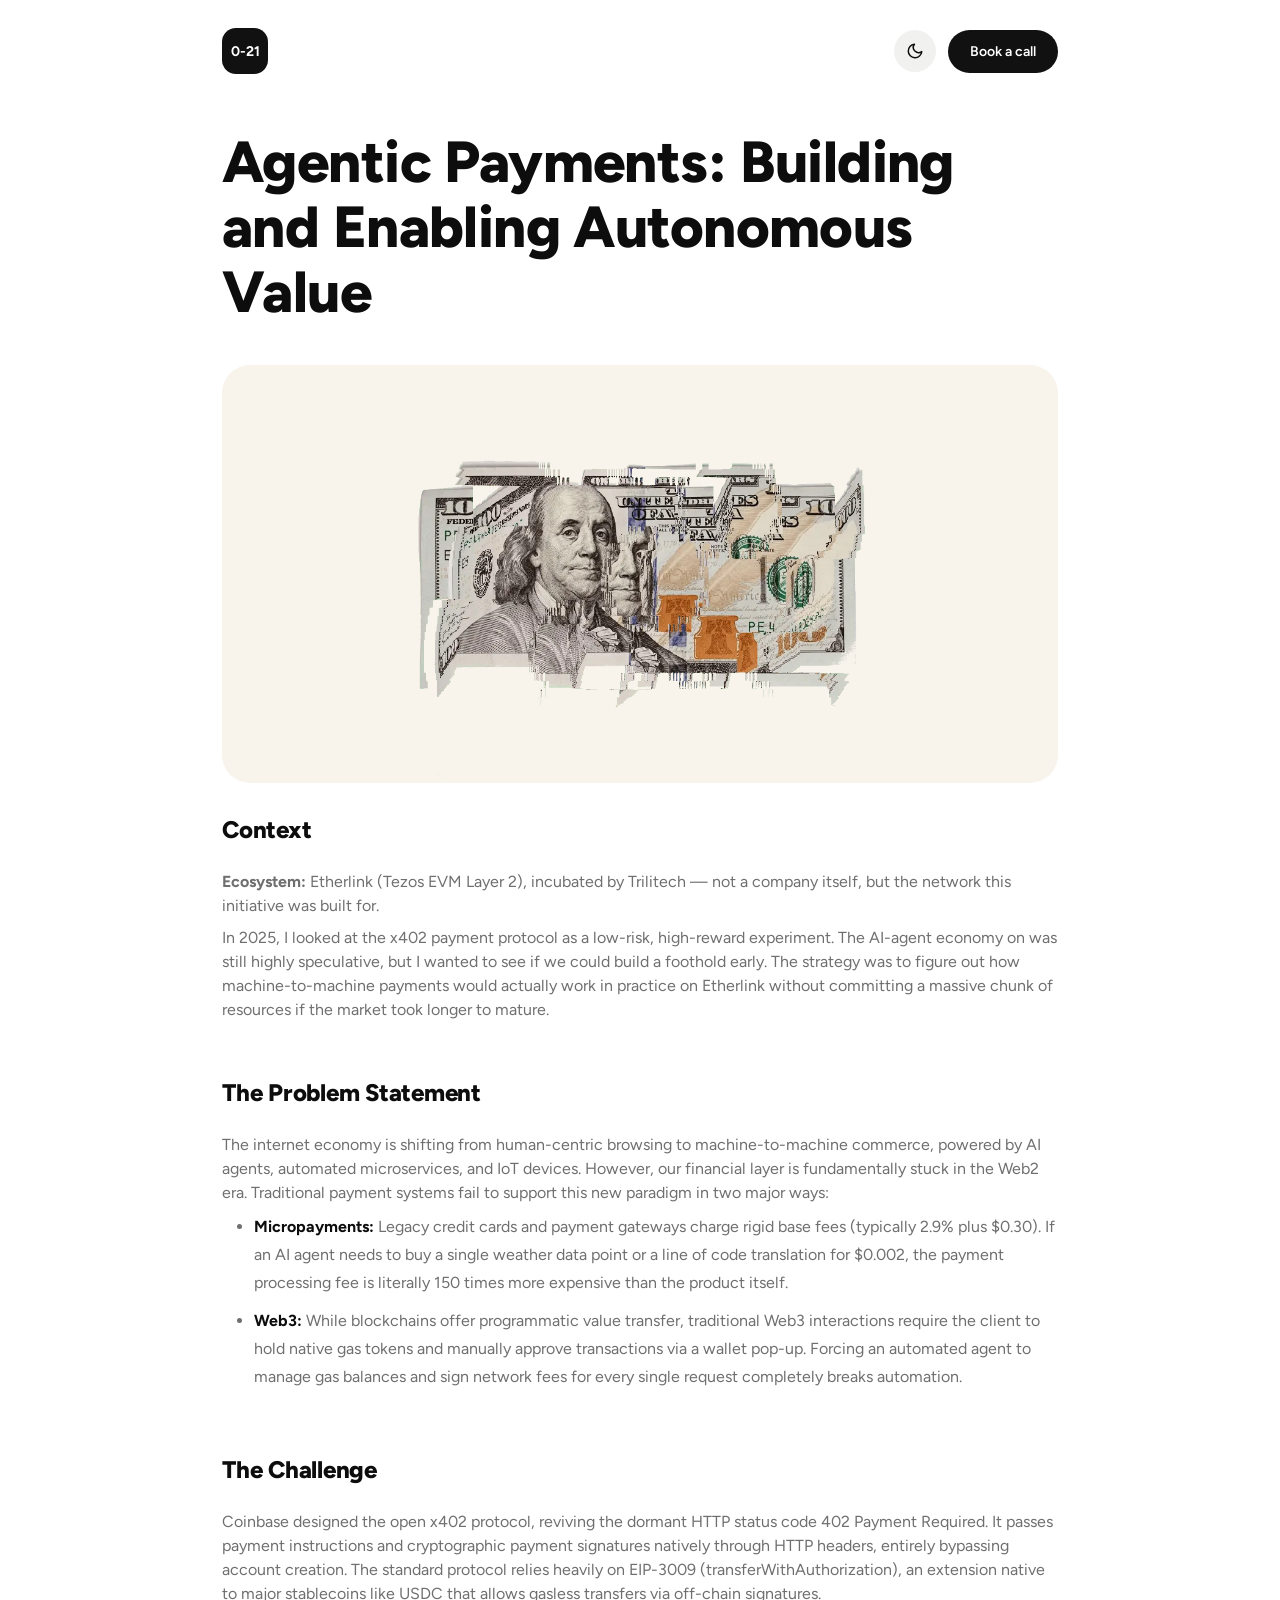
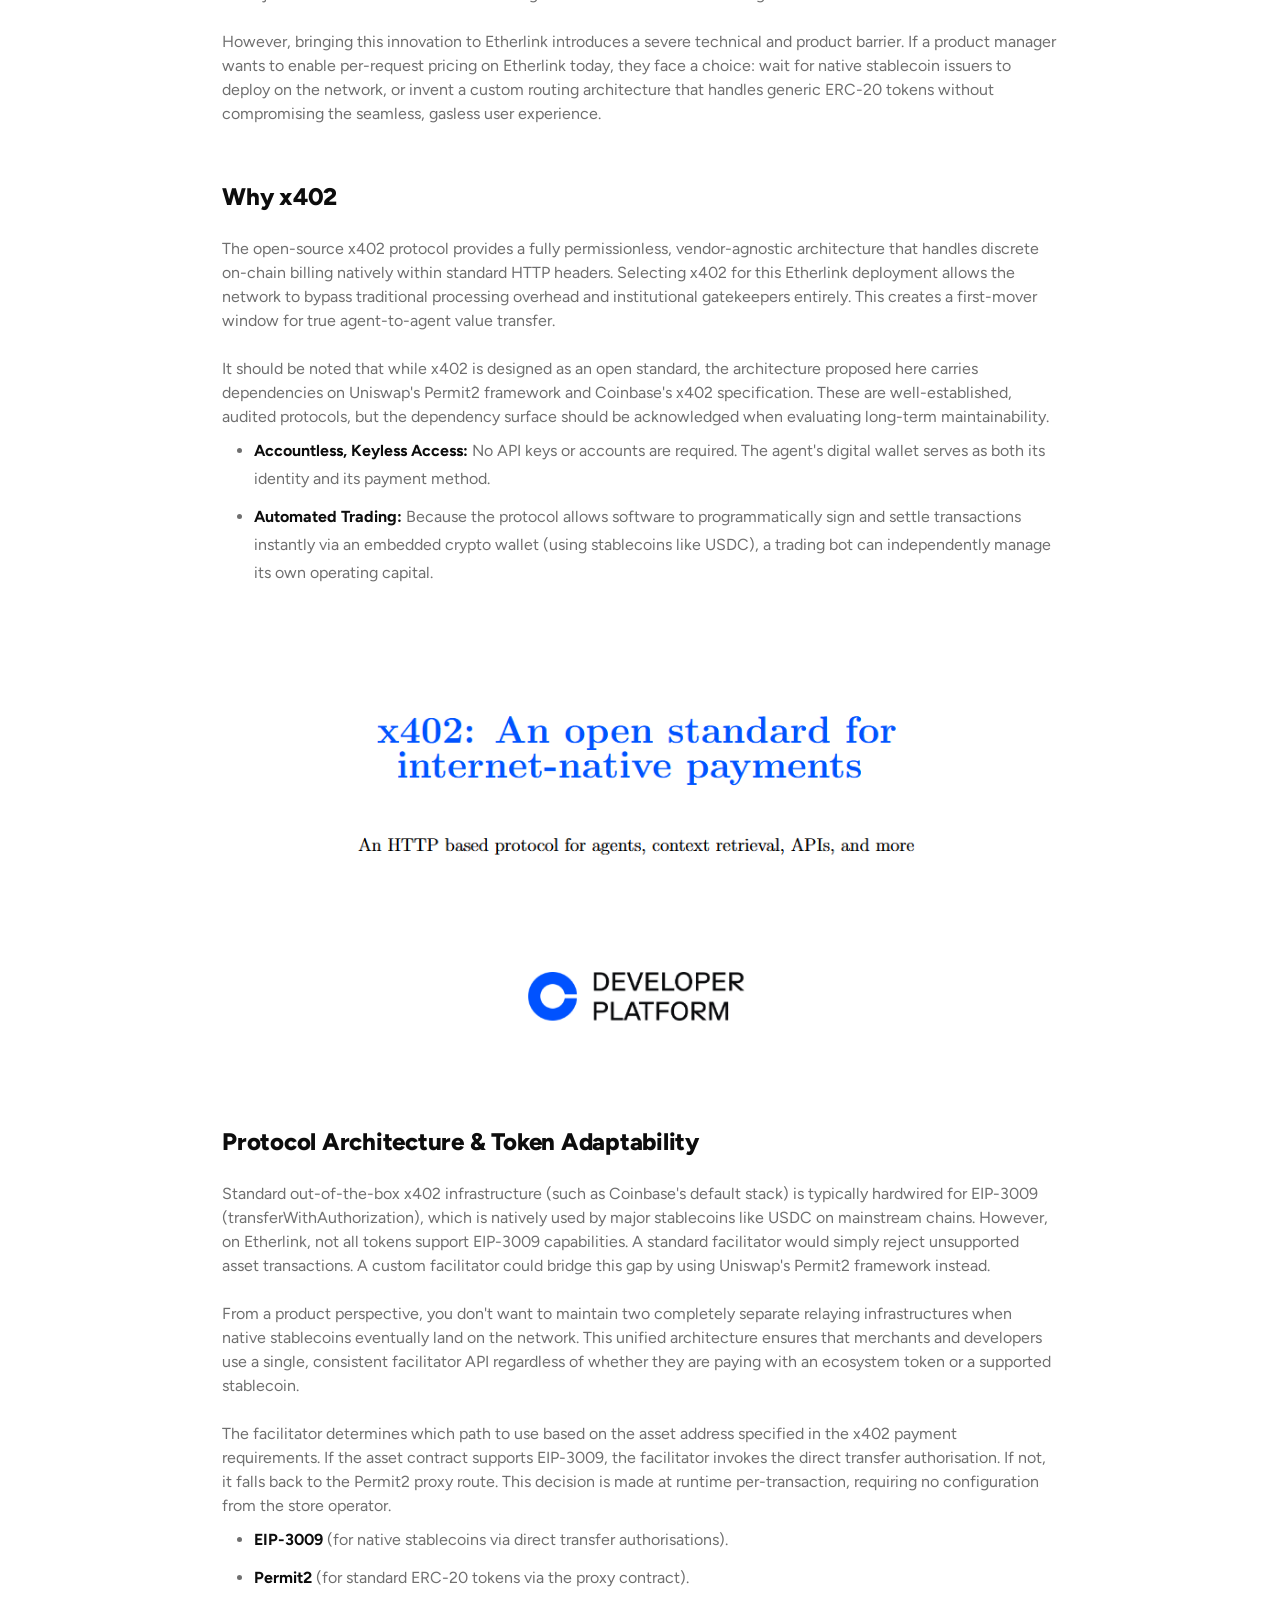
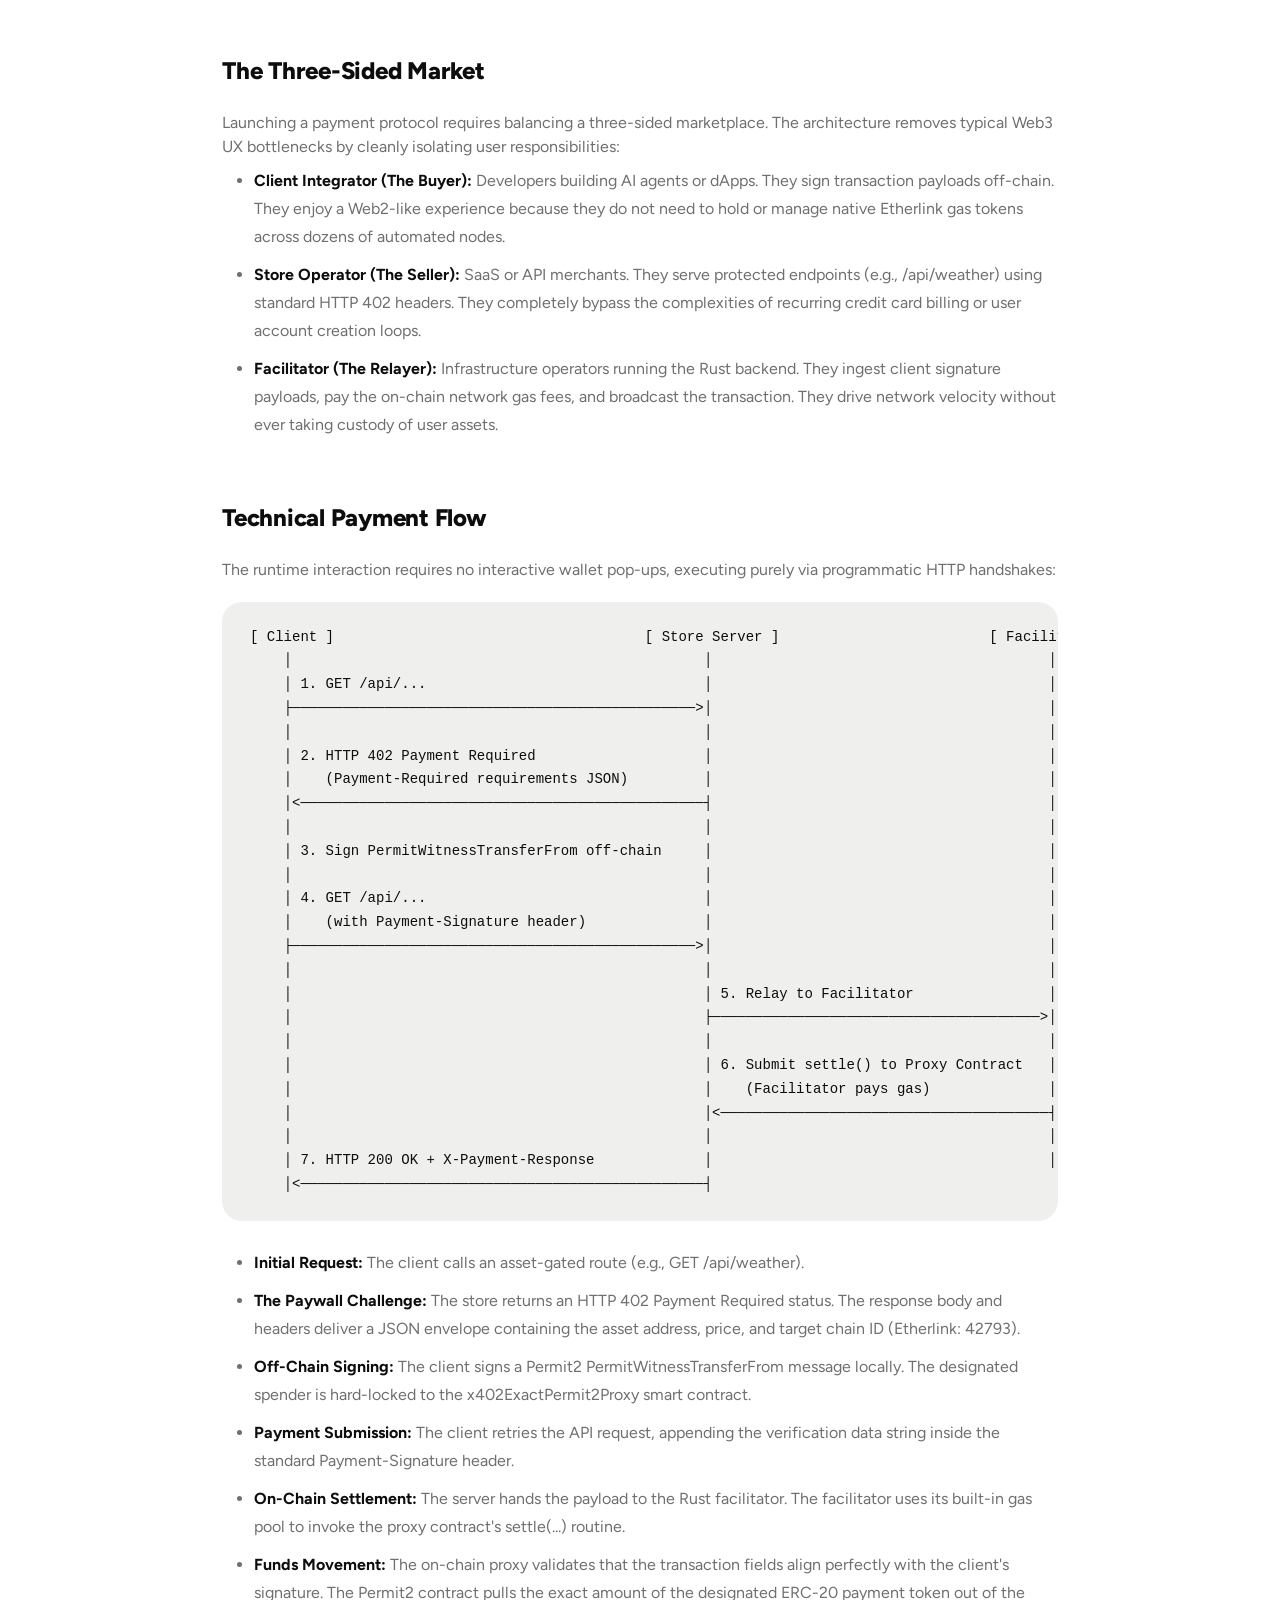
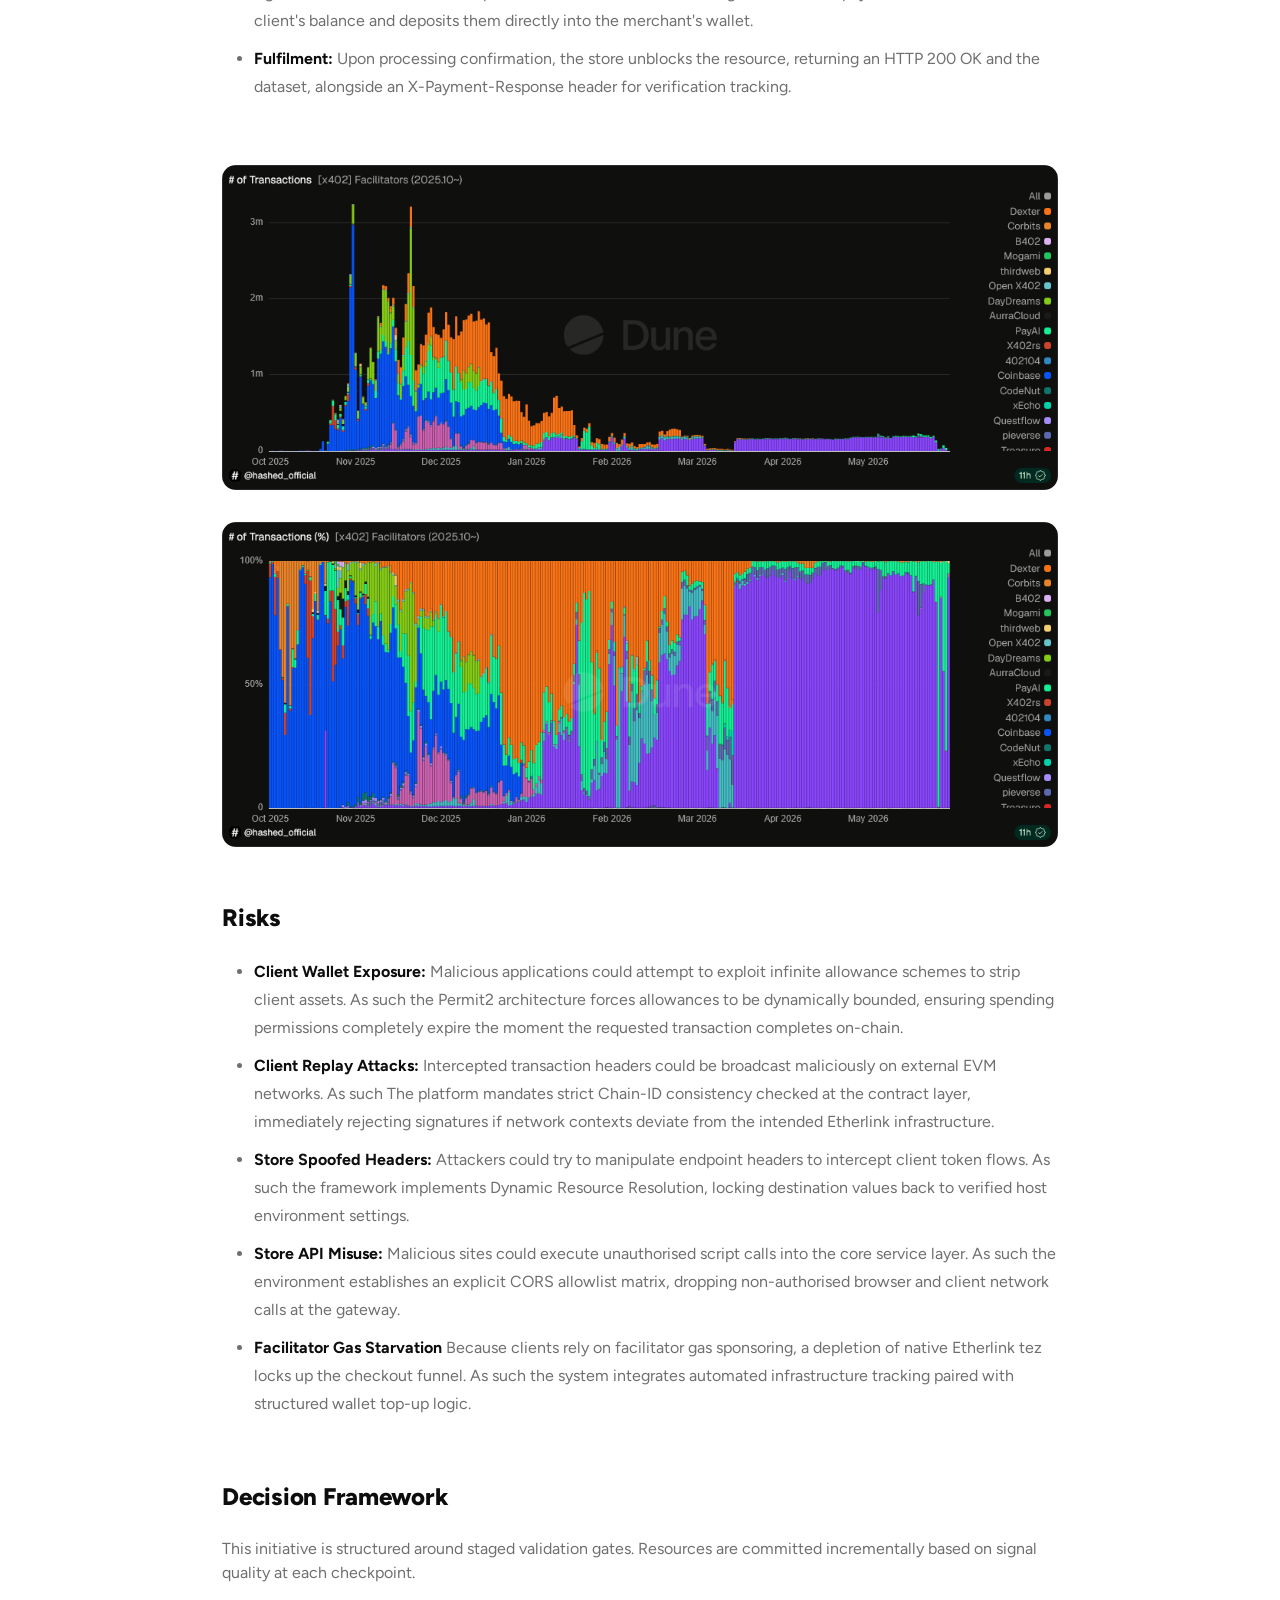
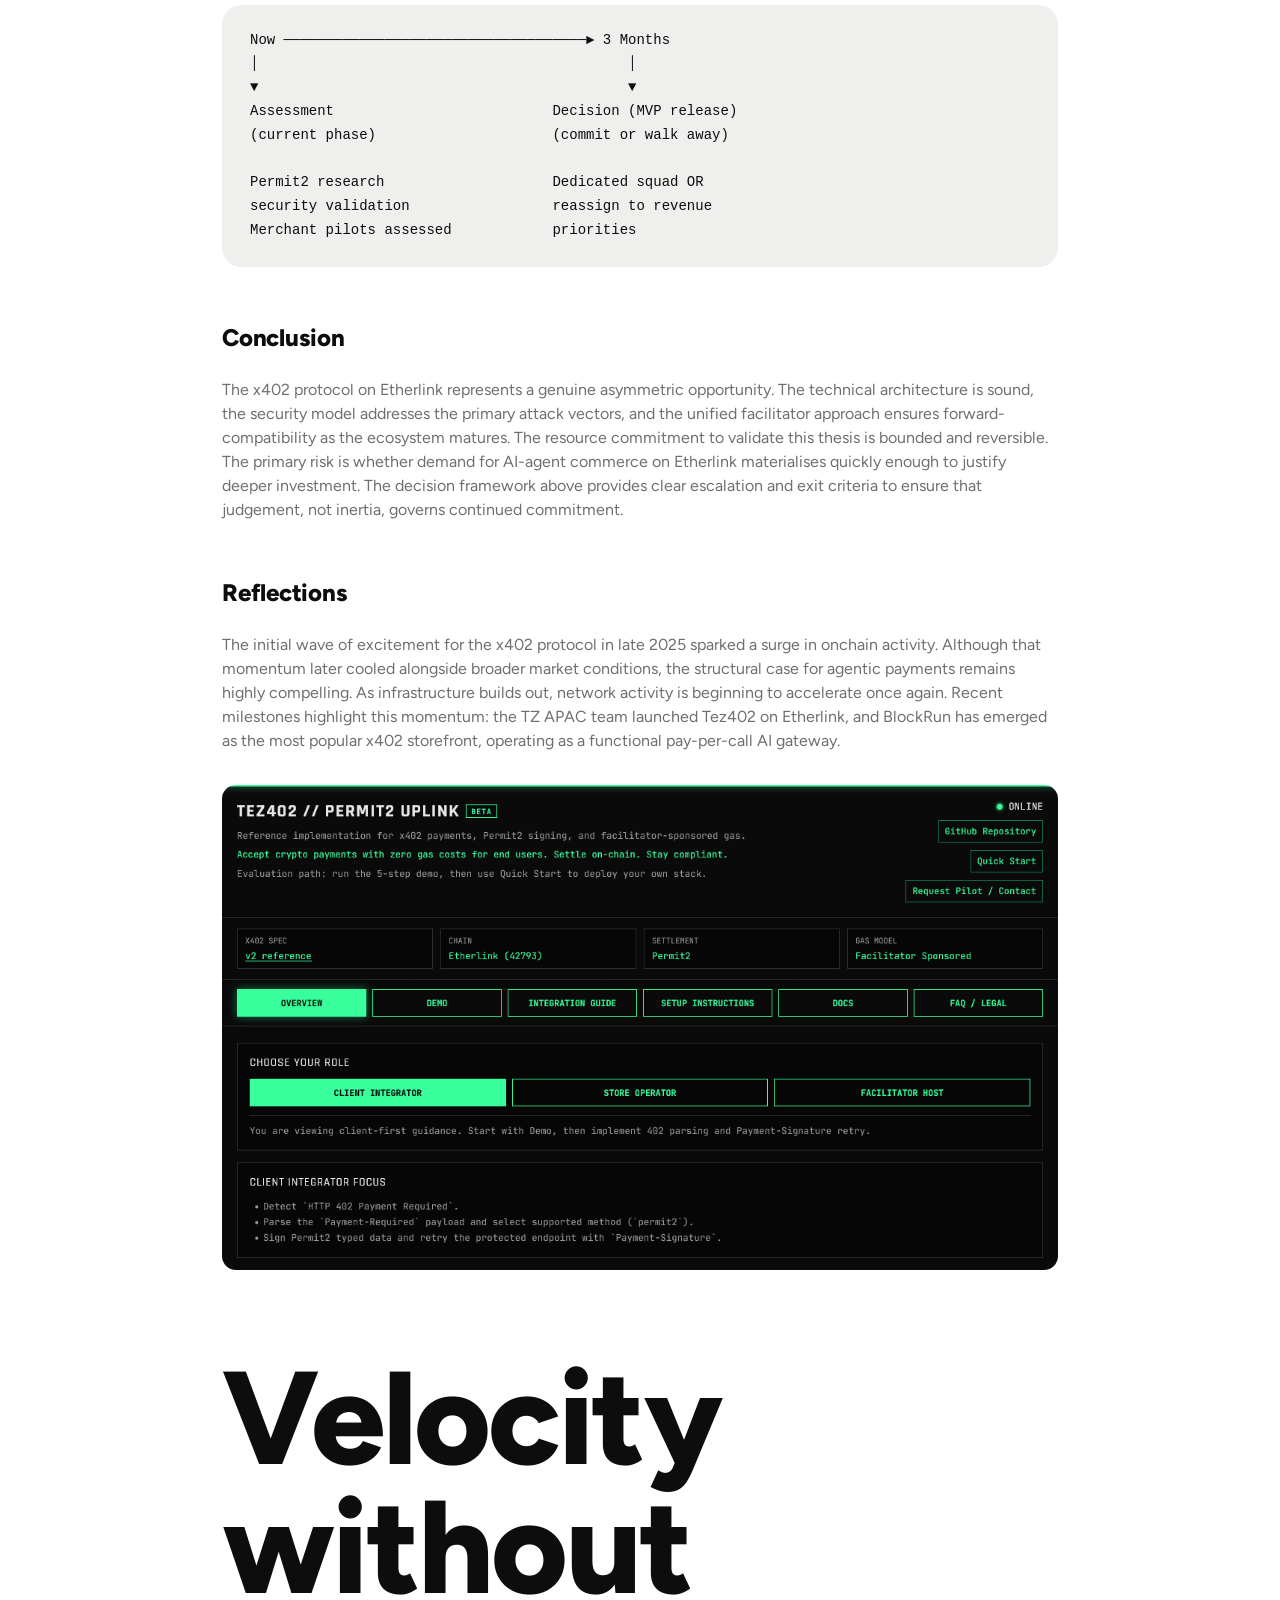
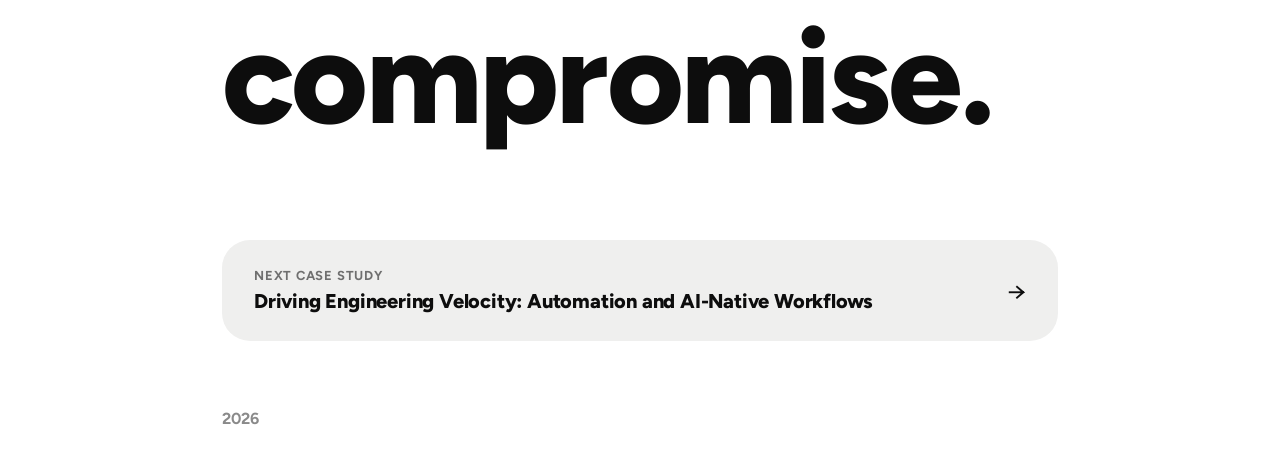
==== commit ef73a630: "More Polishing" ====
--- a/agentic.html
+++ b/agentic.html
@@ -1,21 +1,7 @@
 <!DOCTYPE html>
 <html lang="en">
 <head>
-<script>
-// Apply the saved theme immediately, before the page renders, so it
-// carries over between pages and there's no flash of the wrong theme.
-// Also syncs the theme-color meta tag so the mobile browser chrome
-// (address bar, etc.) matches the page background.
-(function () {
-var stored = localStorage.getItem('theme');
-var theme = stored || (window.matchMedia('(prefers-color-scheme: dark)').matches ? 'dark' : 'light');
-document.documentElement.setAttribute('data-theme', theme);
-document.addEventListener('DOMContentLoaded', function () {
-var meta = document.querySelector('meta[name="theme-color"]');
-if (meta) meta.setAttribute('content', theme === 'dark' ? '#000000' : '#ffffff');
-});
-})();
-</script>
+<script src="./js/theme-init.js"></script>
 <meta charset="UTF-8" />
 <meta name="viewport" content="width=device-width, initial-scale=1.0" />
 <meta name="theme-color" content="#ffffff" />
@@ -25,11 +11,11 @@
 <meta property="og:url" content="https://f4-4.github.io/0-21/agentic.html" />
 <meta property="og:title" content="Agentic Payments with x402 — Case Study" />
 <meta property="og:description" content="How the x402 protocol enables autonomous, agent-to-agent payments — a look at the three-sided market, protocol architecture, and the risk/decision framework behind it." />
-<meta property="og:image" content="https://f4-4.github.io/0-21/images/x402.png" />
+<meta property="og:image" content="https://f4-4.github.io/0-21/images/x402.webp" />
 <meta name="twitter:card" content="summary_large_image" />
 <meta name="twitter:title" content="Agentic Payments with x402 — Case Study" />
 <meta name="twitter:description" content="How the x402 protocol enables autonomous, agent-to-agent payments — a look at the three-sided market, protocol architecture, and the risk/decision framework behind it." />
-<meta name="twitter:image" content="https://f4-4.github.io/0-21/images/x402.png" />
+<meta name="twitter:image" content="https://f4-4.github.io/0-21/images/x402.webp" />
 <link rel="icon" type="image/png" href="./images/favicon.png">
 <link rel="preconnect" href="https://fonts.googleapis.com">
 <link rel="preconnect" href="https://fonts.gstatic.com" crossorigin>
@@ -68,9 +54,9 @@
 </header>
 <main>
 <section class="hero">
-<h1>Agentic Payments: Building and Enabling Autonomous Value </h1>
+<h1>Agentic Payments: Building and Enabling Autonomous Value</h1>
 <div class="article-image">
-<img src="./images/x402.png" alt="x402" />
+<img src="./images/x402.webp" alt="x402" />
 </div>
 </section>
 <section class="article-body">
--- a/css/styles.css
+++ b/css/styles.css
@@ -14,6 +14,7 @@
   --muted-2: #8a8a8a;
   --card: #efefee;
   --black-pill: #111111;
+  --accent: #caa960;
   --max-width: 900px;
   --radius-lg: 28px;
   --radius-md: 20px;
@@ -27,12 +28,53 @@
   --muted-2: #8c8c8c;
   --card: #1a1a1a;
   --black-pill: #f3f3f1;
+  --accent: #caa960;
 }
 
 [data-theme="dark"] .book-call{ color:#0d0d0d; }
 [data-theme="dark"] .badge{ color:#0d0d0d; }
 [data-theme="dark"] .theme-toggle{ background:#222; }
 [data-theme="dark"] .theme-toggle svg{ stroke:#f3f3f1; }
+
+/* ---------- BROWSER CHROME THEMING ----------
+   Tells the browser to use dark-mode native UI (scrollbars, form
+   controls) when we're in dark mode, same idea as the theme-color
+   meta tag but for in-page chrome instead of the address bar.
+
+   Note: we deliberately don't add any custom ::-webkit-scrollbar or
+   scrollbar-color/scrollbar-width rules on top of this. Any custom
+   scrollbar styling makes Chrome drop its native up/down arrow
+   buttons (no CSS property brings them back once you opt in), and
+   makes Firefox drop whatever native/overlay scrollbar behavior the
+   visitor's OS would otherwise show. Leaving scrollbars alone here
+   means both browsers render their true default, and color-scheme
+   is enough on its own to make that default match light/dark mode. */
+:root{ color-scheme: light dark; }
+[data-theme="dark"]{ color-scheme: dark; }
+[data-theme="light"]{ color-scheme: light; }
+
+
+/* ---------- SELECTION & FOCUS ---------- */
+::selection{ background: var(--black-pill); color: var(--bg); }
+
+:focus-visible{
+  outline: 2px solid var(--text);
+  outline-offset: 3px;
+  border-radius: 4px;
+}
+
+/* ---------- REDUCED MOTION ----------
+   Respect the OS-level setting for anyone sensitive to motion —
+   applies globally to any transition/animation on the site
+   (card easing, cursor trail, theme fade, etc). */
+@media (prefers-reduced-motion: reduce){
+  *, *::before, *::after{
+    animation-duration: 0.01ms !important;
+    animation-iteration-count: 1 !important;
+    transition-duration: 0.01ms !important;
+    scroll-behavior: auto !important;
+  }
+}
 
 *{ box-sizing: border-box; }
 html, body{ margin:0; padding:0; }
--- a/css/case-study.css
+++ b/css/case-study.css
@@ -113,25 +113,18 @@
   margin-top: 6px;
 }
 
-/* ---------- LINK STYLES ---------- */
-/* Base link styles for light mode */
+/* ---------- LINK STYLES ----------
+   Colors come from the shared --text/--accent tokens in styles.css,
+   so links follow theme changes automatically instead of needing a
+   separate light/dark override for each state. */
 a {
-  color: #000; /* Replace with your preferred light mode link color */
+  color: var(--text);
   text-decoration: underline;
   transition: color 0.2s ease;
 }
 
 a:hover {
-  color: #caa960; /* Color when hovering over a link */
-}
-
-/* Link styles for dark mode */
-[data-theme="dark"] a {
-  color: #fff; /* Replace with your preferred dark mode link color */
-}
-
-[data-theme="dark"] a:hover {
-  color: #caa960;
+  color: var(--accent);
 }
 
 /* ---------- ARTICLE BODY ---------- */
